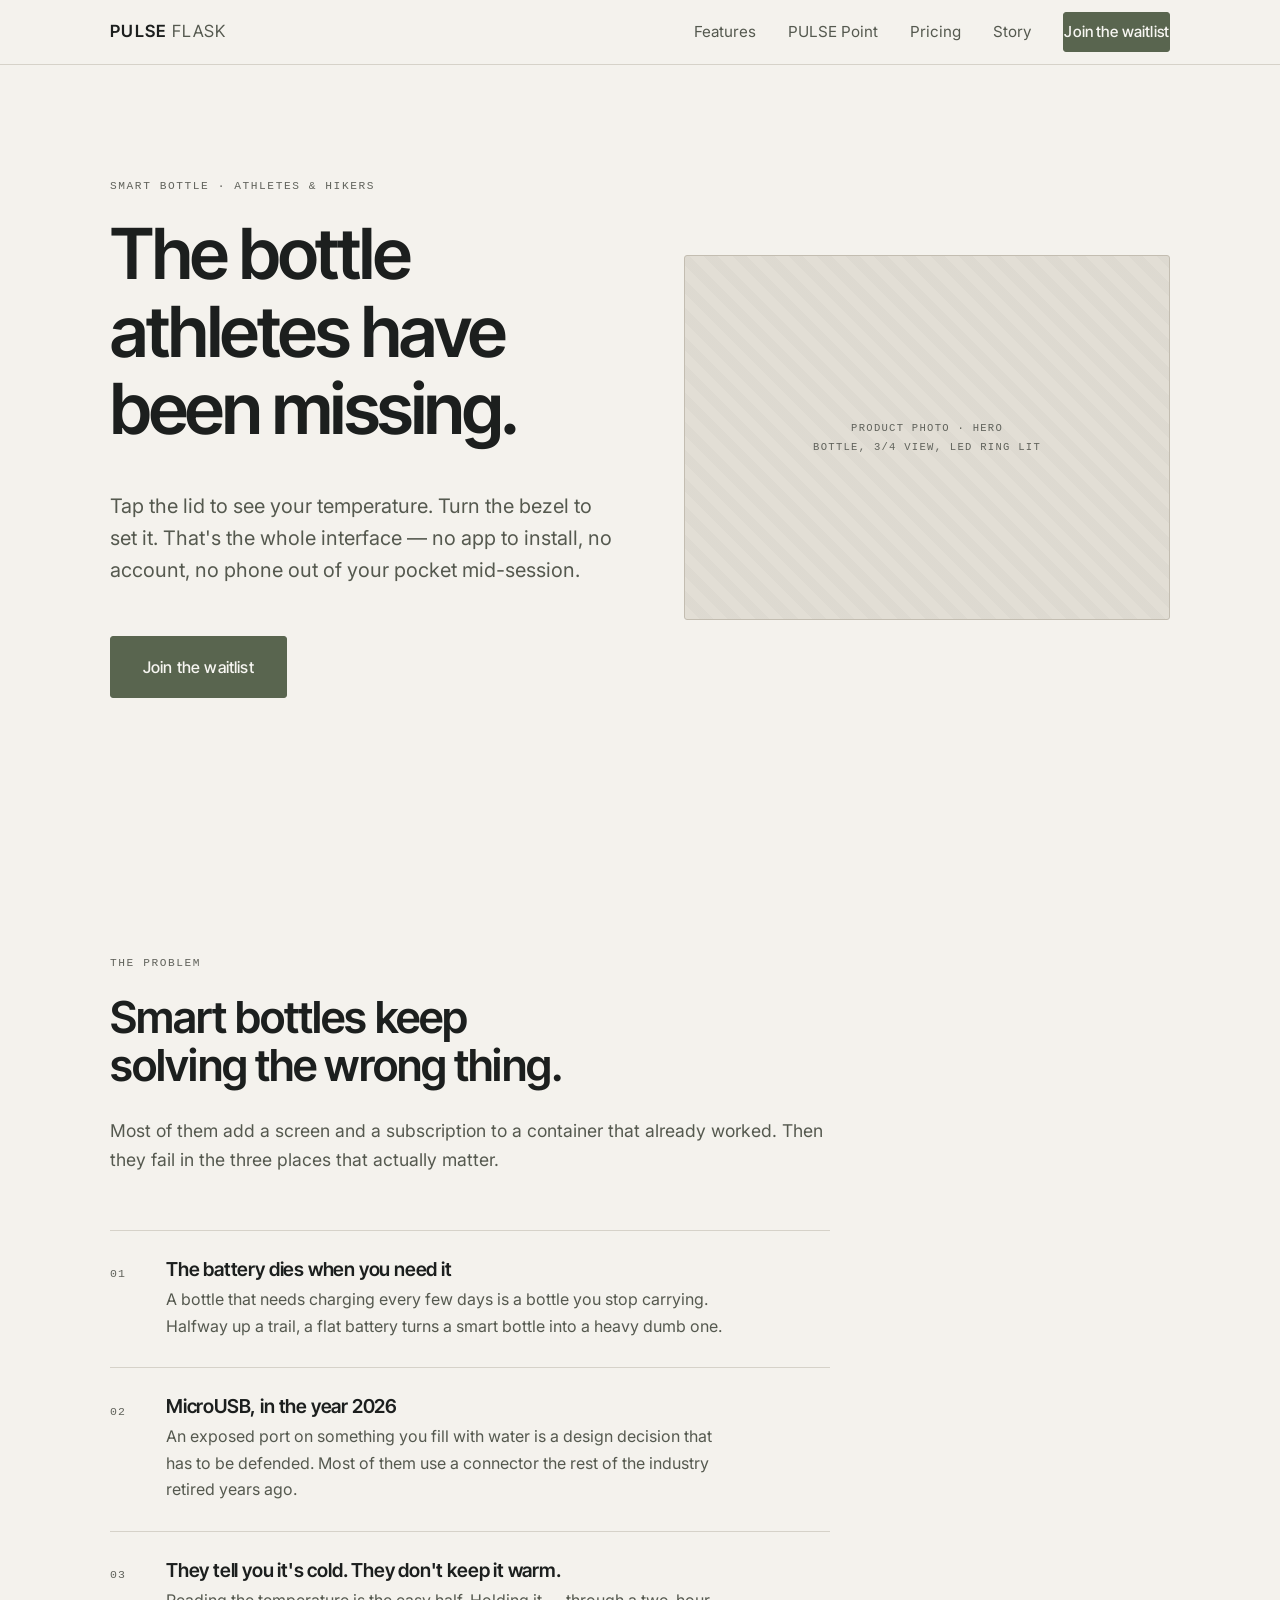
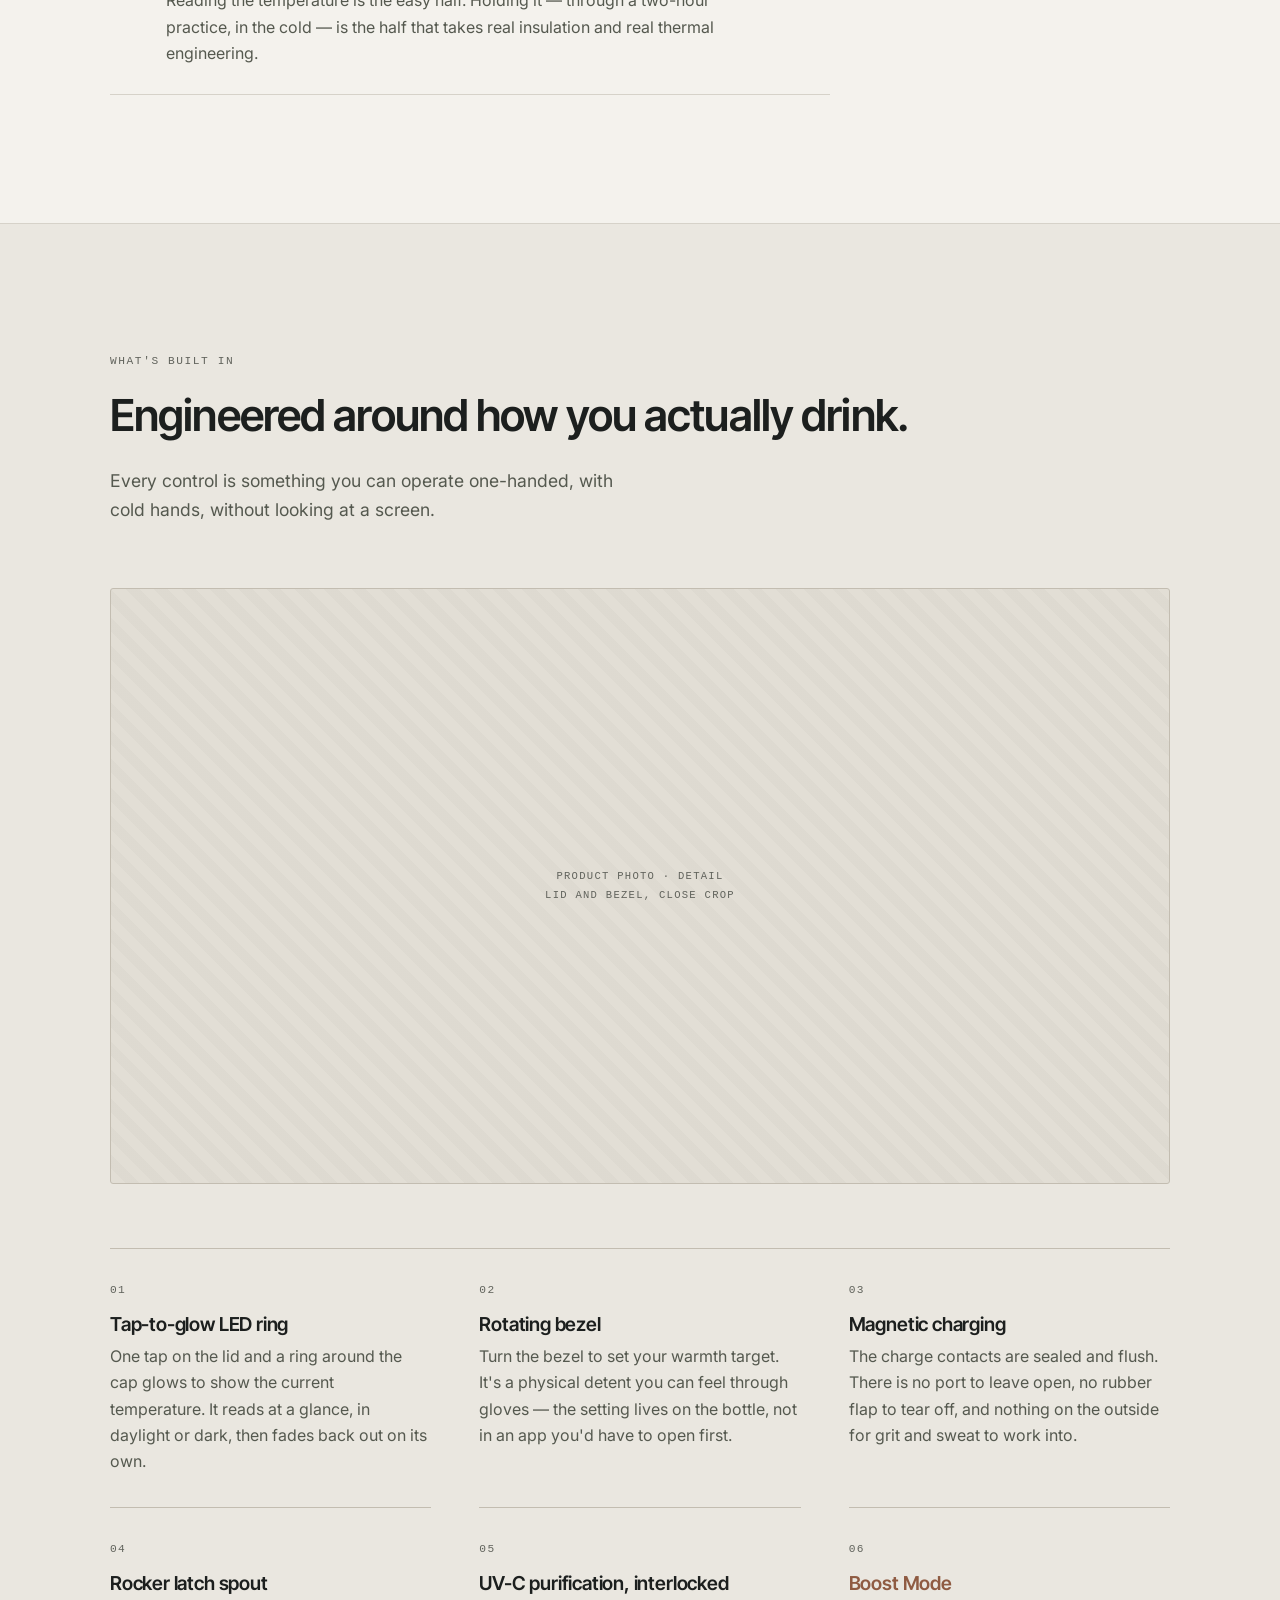
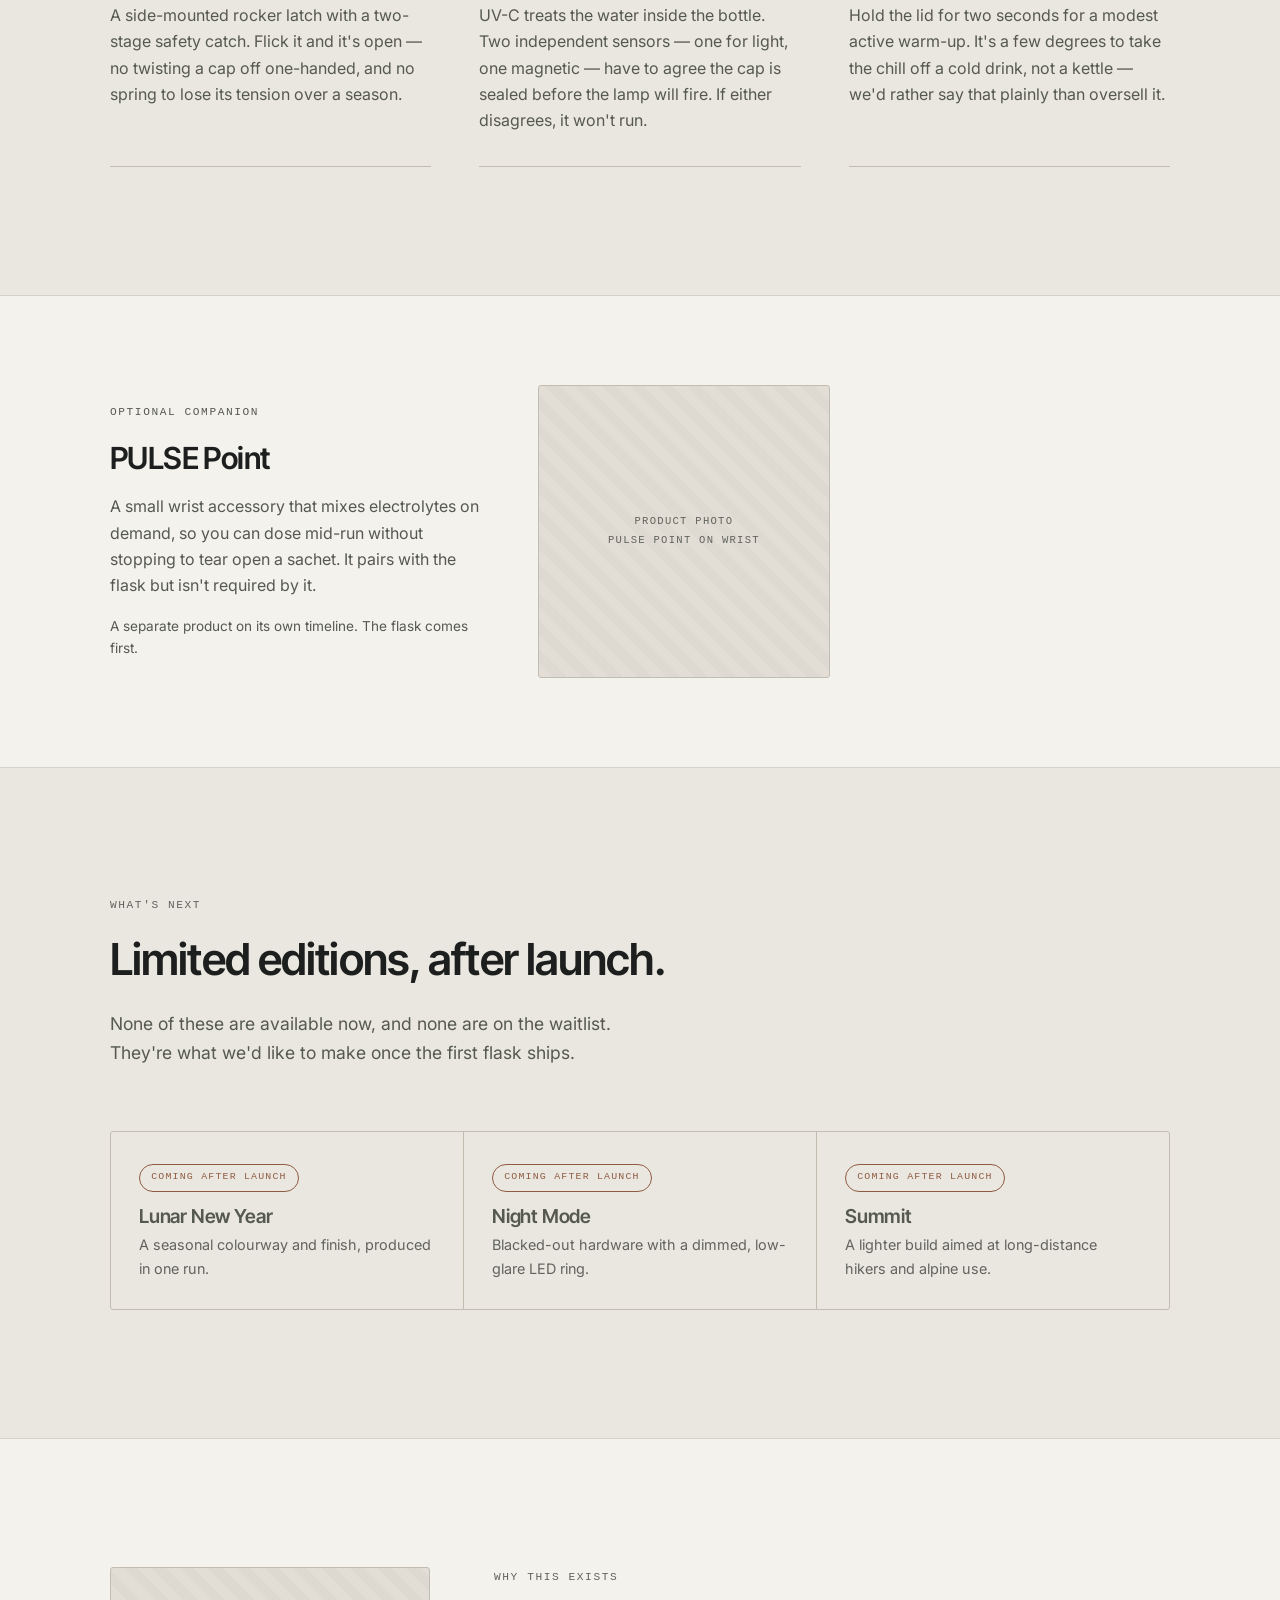
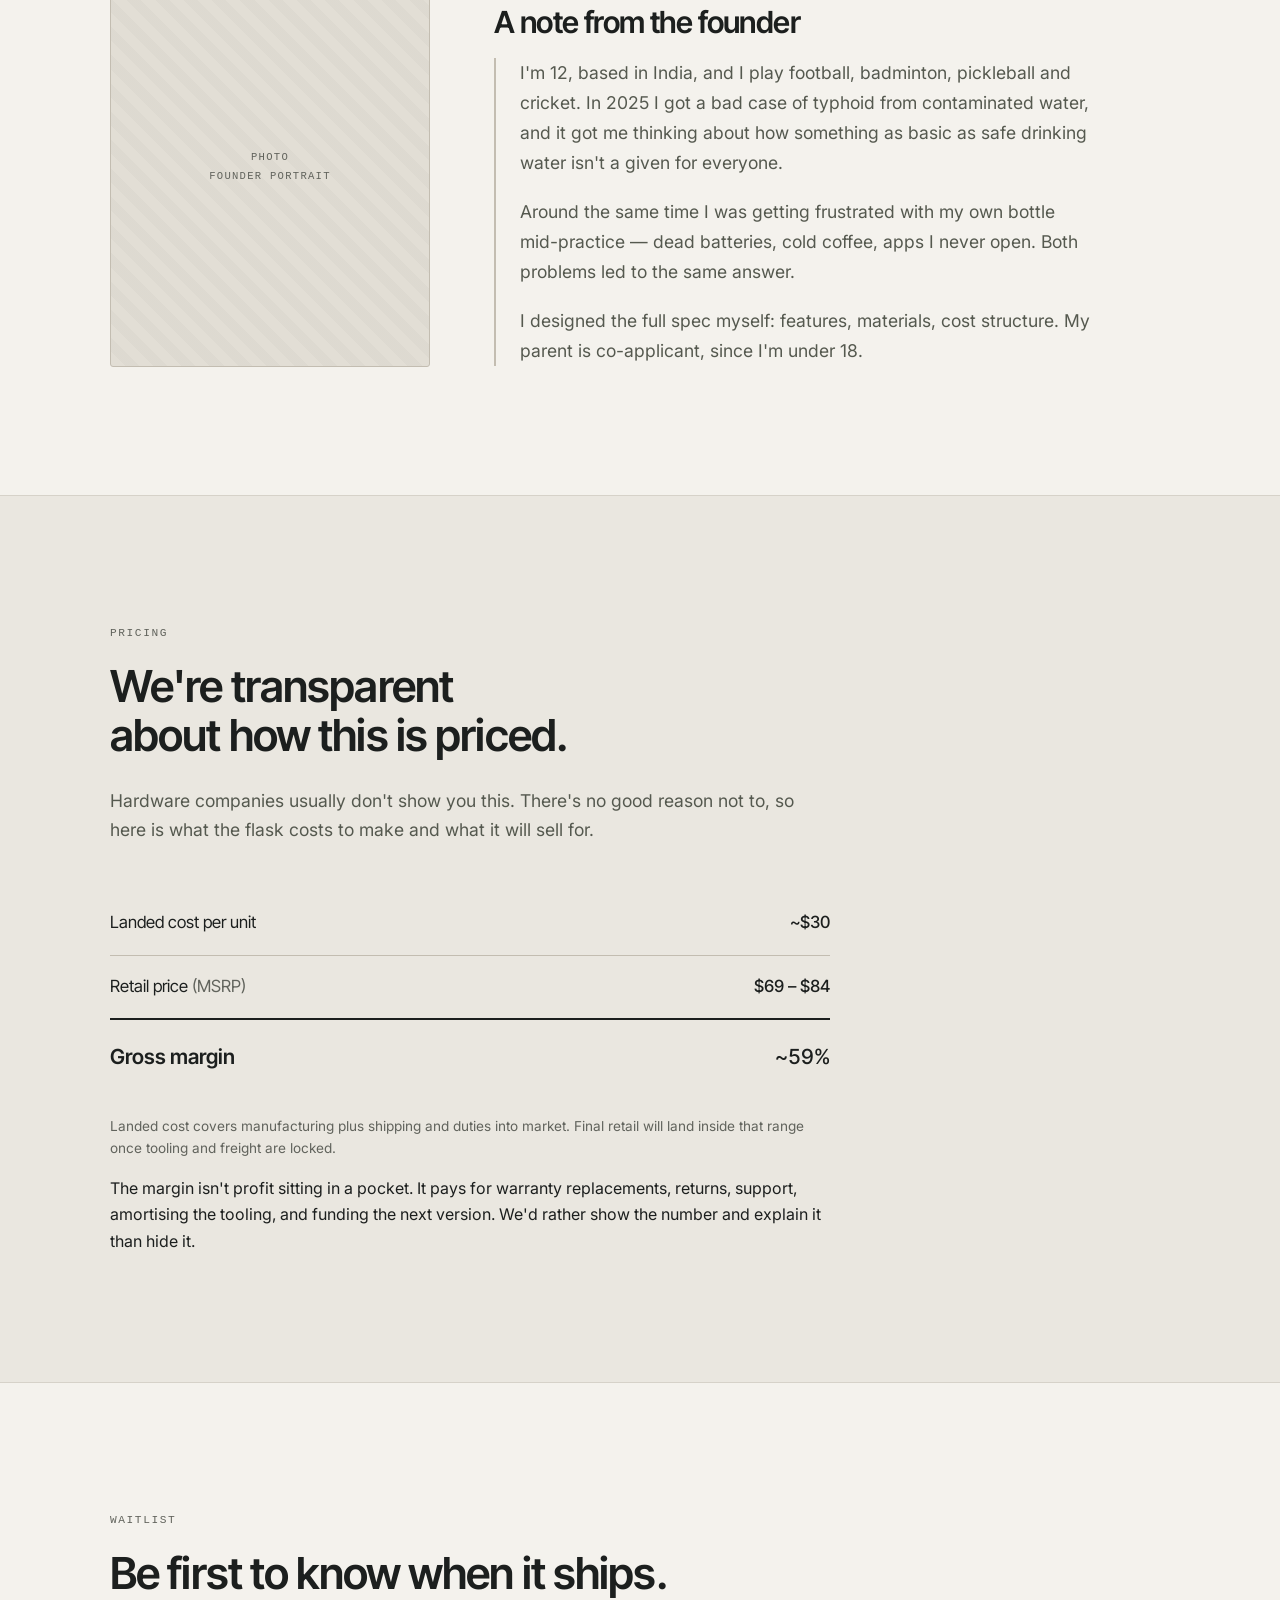
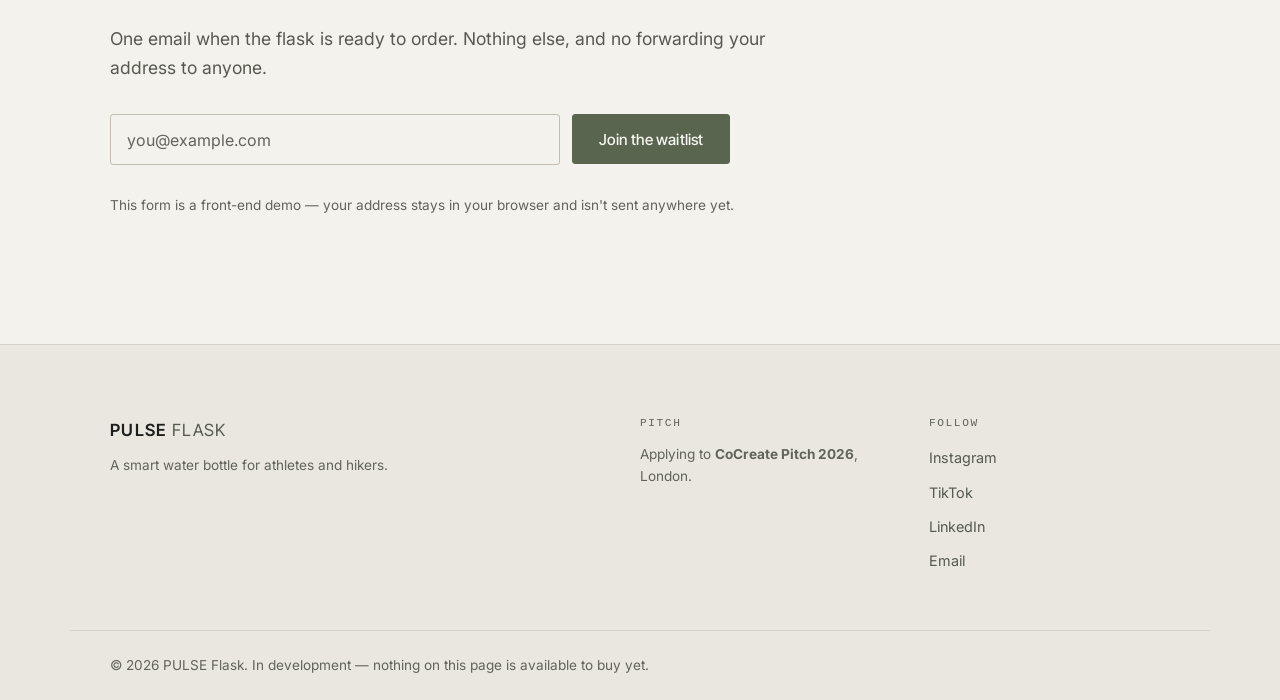
==== index.html @ 4bfe33cf "Build PULSE Flask single-page product site Static HTML/CSS/JS marketing page for the CoCreate Pitch " ====
<!doctype html>
<html lang="en">
<head>
  <meta charset="utf-8">
  <meta name="viewport" content="width=device-width, initial-scale=1">
  <title>PULSE Flask — The bottle athletes have been missing.</title>
  <meta name="description" content="A smart water bottle for athletes and hikers. Tap to check your temperature. No app, no exposed charging port, no dead battery on the trail.">

  <!-- Social preview. Swap the image URL once real product photography exists. -->
  <meta property="og:title" content="PULSE Flask">
  <meta property="og:description" content="The bottle athletes have been missing.">
  <meta property="og:type" content="website">

  <!-- Type: Inter Tight for display, Inter for body. The CSS carries a full
       system-font fallback stack, so the page still reads correctly offline. -->
  <link rel="preconnect" href="https://fonts.googleapis.com">
  <link rel="preconnect" href="https://fonts.gstatic.com" crossorigin>
  <link href="https://fonts.googleapis.com/css2?family=Inter+Tight:wght@400;500;600&family=Inter:wght@400;500&display=swap" rel="stylesheet">

  <link rel="stylesheet" href="styles.css">
</head>
<body>

<a class="skip-link" href="#main">Skip to content</a>

<!-- ==========================================================================
     HEADER — slim, sticky. Collapses to a toggle under 640px.
     ========================================================================== -->
<header class="site-header" id="top">
  <div class="wrap header-inner">
    <a class="wordmark" href="#top" aria-label="PULSE Flask, back to top">
      PULSE<span class="wordmark-light"> Flask</span>
    </a>

    <button class="nav-toggle" id="nav-toggle" aria-expanded="false" aria-controls="site-nav">
      <span class="nav-toggle-bars" aria-hidden="true"><span></span><span></span></span>
      <span class="visually-hidden">Menu</span>
    </button>

    <nav class="site-nav" id="site-nav" aria-label="Primary">
      <a href="#features">Features</a>
      <a href="#pulse-point">PULSE Point</a>
      <a href="#pricing">Pricing</a>
      <a href="#founder">Story</a>
      <a class="btn btn-sm" href="#waitlist">Join the waitlist</a>
    </nav>
  </div>
</header>

<main id="main">

  <!-- ========================================================================
       1. HERO
       ======================================================================== -->
  <section class="hero" aria-labelledby="hero-title">
    <div class="wrap">
      <div class="hero-copy reveal">
        <p class="eyebrow">Smart bottle · Athletes &amp; hikers</p>
        <h1 id="hero-title">The bottle athletes have been missing.</h1>
        <p class="lead">
          Tap the lid to see your temperature. Turn the bezel to set it.
          That's the whole interface — no app to install, no account,
          no phone out of your pocket mid-session.
        </p>
        <a class="btn btn-lg" href="#waitlist">Join the waitlist</a>
      </div>

      <!-- Placeholder: swap this div for an <img> when photography lands. -->
      <div class="ph ph-hero reveal" role="img"
           aria-label="Placeholder for the hero product photograph">
        <span class="ph-label">Product photo · hero<br>bottle, 3/4 view, LED ring lit</span>
      </div>
    </div>
  </section>

  <!-- ========================================================================
       2. PROBLEM
       ======================================================================== -->
  <section class="section" id="problem" aria-labelledby="problem-title">
    <div class="wrap wrap-narrow">
      <p class="eyebrow reveal">The problem</p>
      <h2 id="problem-title" class="reveal">Smart bottles keep solving the wrong thing.</h2>
      <p class="section-lead reveal">
        Most of them add a screen and a subscription to a container that
        already worked. Then they fail in the three places that actually matter.
      </p>

      <ol class="problem-list">
        <li class="problem-item reveal">
          <span class="problem-index" aria-hidden="true">01</span>
          <div>
            <h3>The battery dies when you need it</h3>
            <p>
              A bottle that needs charging every few days is a bottle you stop
              carrying. Halfway up a trail, a flat battery turns a smart bottle
              into a heavy dumb one.
            </p>
          </div>
        </li>
        <li class="problem-item reveal">
          <span class="problem-index" aria-hidden="true">02</span>
          <div>
            <h3>MicroUSB, in the year 2026</h3>
            <p>
              An exposed port on something you fill with water is a design
              decision that has to be defended. Most of them use a connector
              the rest of the industry retired years ago.
            </p>
          </div>
        </li>
        <li class="problem-item reveal">
          <span class="problem-index" aria-hidden="true">03</span>
          <div>
            <h3>They tell you it's cold. They don't keep it warm.</h3>
            <p>
              Reading the temperature is the easy half. Holding it — through a
              two-hour practice, in the cold — is the half that takes real
              insulation and real thermal engineering.
            </p>
          </div>
        </li>
      </ol>
    </div>
  </section>

  <!-- ========================================================================
       3. FEATURES — hairline grid, 1 col → 2 → 3
       ======================================================================== -->
  <section class="section section-alt" id="features" aria-labelledby="features-title">
    <div class="wrap">
      <div class="section-head reveal">
        <p class="eyebrow">What's built in</p>
        <h2 id="features-title">Engineered around how you actually drink.</h2>
        <p class="section-lead">
          Every control is something you can operate one-handed, with cold
          hands, without looking at a screen.
        </p>
      </div>

      <div class="ph ph-wide reveal" role="img"
           aria-label="Placeholder for the product detail photograph">
        <span class="ph-label">Product photo · detail<br>lid and bezel, close crop</span>
      </div>

      <ul class="feature-grid">
        <li class="feature reveal">
          <span class="feature-index" aria-hidden="true">01</span>
          <h3>Tap-to-glow LED ring</h3>
          <p>
            One tap on the lid and a ring around the cap glows to show the
            current temperature. It reads at a glance, in daylight or dark,
            then fades back out on its own.
          </p>
        </li>

        <li class="feature reveal">
          <span class="feature-index" aria-hidden="true">02</span>
          <h3>Rotating bezel</h3>
          <p>
            Turn the bezel to set your warmth target. It's a physical detent
            you can feel through gloves — the setting lives on the bottle,
            not in an app you'd have to open first.
          </p>
        </li>

        <li class="feature reveal">
          <span class="feature-index" aria-hidden="true">03</span>
          <h3>Magnetic charging</h3>
          <p>
            The charge contacts are sealed and flush. There is no port to
            leave open, no rubber flap to tear off, and nothing on the
            outside for grit and sweat to work into.
          </p>
        </li>

        <li class="feature reveal">
          <span class="feature-index" aria-hidden="true">04</span>
          <h3>Rocker latch spout</h3>
          <p>
            A side-mounted rocker latch with a two-stage safety catch. Flick
            it and it's open — no twisting a cap off one-handed, and no
            spring to lose its tension over a season.
          </p>
        </li>

        <li class="feature reveal">
          <span class="feature-index" aria-hidden="true">05</span>
          <h3>UV-C purification, interlocked</h3>
          <p>
            UV-C treats the water inside the bottle. Two independent sensors —
            one for light, one magnetic — have to agree the cap is sealed
            before the lamp will fire. If either disagrees, it won't run.
          </p>
        </li>

        <li class="feature reveal">
          <span class="feature-index" aria-hidden="true">06</span>
          <h3><span class="tag-clay">Boost Mode</span></h3>
          <p>
            Hold the lid for two seconds for a modest active warm-up. It's a
            few degrees to take the chill off a cold drink, not a kettle —
            we'd rather say that plainly than oversell it.
          </p>
        </li>
      </ul>
    </div>
  </section>

  <!-- ========================================================================
       4. PULSE POINT — companion product, deliberately smaller billing
       ======================================================================== -->
  <section class="section section-tight" id="pulse-point" aria-labelledby="pp-title">
    <div class="wrap wrap-narrow">
     <div class="pp-inner">
      <div class="pp-copy reveal">
        <p class="eyebrow">Optional companion</p>
        <h2 id="pp-title" class="h3-scale">PULSE Point</h2>
        <p>
          A small wrist accessory that mixes electrolytes on demand, so you
          can dose mid-run without stopping to tear open a sachet. It pairs
          with the flask but isn't required by it.
        </p>
        <p class="fine">
          A separate product on its own timeline. The flask comes first.
        </p>
      </div>

      <div class="ph ph-square reveal" role="img"
           aria-label="Placeholder for the PULSE Point accessory photograph">
        <span class="ph-label">Product photo<br>PULSE Point on wrist</span>
      </div>
     </div>
    </div>
  </section>

  <!-- ========================================================================
       5. WHAT'S NEXT — future editions, explicitly not for sale yet
       ======================================================================== -->
  <section class="section section-alt" id="whats-next" aria-labelledby="next-title">
    <div class="wrap">
      <div class="section-head reveal">
        <p class="eyebrow">What's next</p>
        <h2 id="next-title">Limited editions, after launch.</h2>
        <p class="section-lead">
          None of these are available now, and none are on the waitlist.
          They're what we'd like to make once the first flask ships.
        </p>
      </div>

      <ul class="edition-grid">
        <li class="edition reveal">
          <span class="pill">Coming after launch</span>
          <h3>Lunar New Year</h3>
          <p>A seasonal colourway and finish, produced in one run.</p>
        </li>
        <li class="edition reveal">
          <span class="pill">Coming after launch</span>
          <h3>Night Mode</h3>
          <p>Blacked-out hardware with a dimmed, low-glare LED ring.</p>
        </li>
        <li class="edition reveal">
          <span class="pill">Coming after launch</span>
          <h3>Summit</h3>
          <p>A lighter build aimed at long-distance hikers and alpine use.</p>
        </li>
      </ul>
    </div>
  </section>

  <!-- ========================================================================
       6. FOUNDER — the one place the young-founder voice appears.
          Copy supplied by the founder; kept first-person and unembellished.
       ======================================================================== -->
  <section class="section" id="founder" aria-labelledby="founder-title">
    <div class="wrap founder-inner">
      <div class="ph ph-portrait reveal" role="img"
           aria-label="Placeholder for the founder portrait photograph">
        <span class="ph-label">Photo<br>founder portrait</span>
      </div>

      <div class="founder-copy reveal">
        <p class="eyebrow">Why this exists</p>
        <h2 id="founder-title" class="h3-scale">A note from the founder</h2>
        <blockquote class="founder-quote">
          <p>
            I'm 12, based in India, and I play football, badminton, pickleball
            and cricket. In 2025 I got a bad case of typhoid from contaminated
            water, and it got me thinking about how something as basic as safe
            drinking water isn't a given for everyone.
          </p>
          <p>
            Around the same time I was getting frustrated with my own bottle
            mid-practice — dead batteries, cold coffee, apps I never open.
            Both problems led to the same answer.
          </p>
          <p>
            I designed the full spec myself: features, materials, cost
            structure. My parent is co-applicant, since I'm under 18.
          </p>
        </blockquote>
      </div>
    </div>
  </section>

  <!-- ========================================================================
       7. PRICING TRANSPARENCY
          >>> All figures live in this one table. Update here and nowhere else.
       ======================================================================== -->
  <section class="section section-alt" id="pricing" aria-labelledby="pricing-title">
    <div class="wrap wrap-narrow">
      <p class="eyebrow reveal">Pricing</p>
      <h2 id="pricing-title" class="reveal">We're transparent about how this is priced.</h2>
      <p class="section-lead reveal">
        Hardware companies usually don't show you this. There's no good reason
        not to, so here is what the flask costs to make and what it will sell for.
      </p>

      <div class="ledger-wrap reveal">
        <table class="ledger">
          <caption class="visually-hidden">
            Landed cost, retail price and gross margin for PULSE Flask
          </caption>
          <tbody>
            <tr>
              <th scope="row">Landed cost per unit</th>
              <td class="num">~$30</td>
            </tr>
            <tr>
              <th scope="row">Retail price <span class="fine-inline">(MSRP)</span></th>
              <td class="num">$69 – $84</td>
            </tr>
            <tr class="ledger-total">
              <th scope="row">Gross margin</th>
              <td class="num">~59%</td>
            </tr>
          </tbody>
        </table>
      </div>

      <p class="fine reveal">
        Landed cost covers manufacturing plus shipping and duties into market.
        Final retail will land inside that range once tooling and freight are
        locked.
      </p>

      <p class="reveal">
        The margin isn't profit sitting in a pocket. It pays for warranty
        replacements, returns, support, amortising the tooling, and funding the
        next version. We'd rather show the number and explain it than hide it.
      </p>
    </div>
  </section>

  <!-- ========================================================================
       8. WAITLIST — front-end only. Nothing is transmitted anywhere.
       ======================================================================== -->
  <section class="section" id="waitlist" aria-labelledby="waitlist-title">
    <div class="wrap wrap-narrow">
      <p class="eyebrow reveal">Waitlist</p>
      <h2 id="waitlist-title" class="reveal">Be first to know when it ships.</h2>
      <p class="section-lead reveal">
        One email when the flask is ready to order. Nothing else, and no
        forwarding your address to anyone.
      </p>

      <!-- novalidate: we handle validation in script.js so the error styling
           and messaging stay consistent across browsers. -->
      <form class="waitlist-form reveal" id="waitlist-form" novalidate>
        <div class="field">
          <label class="visually-hidden" for="email">Email address</label>
          <input
            type="email"
            id="email"
            name="email"
            inputmode="email"
            autocomplete="email"
            placeholder="you@example.com"
            aria-describedby="email-error"
            required>
          <button class="btn" type="submit">Join the waitlist</button>
        </div>

        <!-- Honeypot: hidden from people, tempting to bots. -->
        <div class="honeypot" aria-hidden="true">
          <label for="company">Company</label>
          <input type="text" id="company" name="company" tabindex="-1" autocomplete="off">
        </div>

        <p class="field-error" id="email-error" role="alert"></p>
      </form>

      <!-- Swapped in by script.js on a successful submit. -->
      <div class="waitlist-done" id="waitlist-done" role="status" aria-live="polite" hidden>
        <p class="done-mark" aria-hidden="true">✓</p>
        <h3>Thanks — you're on the list.</h3>
        <p>We'll email you once when the flask is ready to order.</p>
      </div>

      <p class="fine reveal">
        This form is a front-end demo — your address stays in your browser and
        isn't sent anywhere yet.
      </p>
    </div>
  </section>

</main>

<!-- ==========================================================================
     9. FOOTER
     ========================================================================== -->
<footer class="site-footer" aria-labelledby="footer-title">
  <div class="wrap footer-inner">
    <div class="footer-brand">
      <p class="wordmark" id="footer-title">PULSE<span class="wordmark-light"> Flask</span></p>
      <p class="fine">A smart water bottle for athletes and hikers.</p>
    </div>

    <div class="footer-col">
      <h2 class="footer-heading">Pitch</h2>
      <p class="fine">
        Applying to <strong>CoCreate Pitch 2026</strong>, London.
      </p>
    </div>

    <div class="footer-col">
      <h2 class="footer-heading">Follow</h2>
      <!-- Placeholder links — swap the href values for real profiles. -->
      <ul class="social">
        <li><a href="#">Instagram</a></li>
        <li><a href="#">TikTok</a></li>
        <li><a href="#">LinkedIn</a></li>
        <li><a href="#">Email</a></li>
      </ul>
    </div>
  </div>

  <div class="wrap footer-base">
    <p class="fine">© 2026 PULSE Flask. In development — nothing on this page is available to buy yet.</p>
  </div>
</footer>

<script src="script.js"></script>
</body>
</html>
---- styles.css ----
/* ==========================================================================
   PULSE Flask — stylesheet
   --------------------------------------------------------------------------
   Design direction: premium athletic. Muted, desaturated, warm neutrals.
   The page is built on HAIRLINES AND WHITESPACE, not cards and drop shadows.
   There is deliberately not a single box-shadow on a content block.

   Contents
     1. Tokens
     2. Reset & base
     3. Typography helpers
     4. Layout (wrap, sections)
     5. Buttons
     6. Photo placeholders
     7. Header & nav
     8. Hero
     9. Problem
    10. Features
    11. PULSE Point
    12. Editions
    13. Founder
    14. Pricing ledger
    15. Waitlist form
    16. Footer
    17. Scroll reveal & reduced motion
   ========================================================================== */


/* 1. TOKENS ================================================================
   The whole palette is here. Change these six colours and the site reskins. */

:root {
  /* Surfaces — warm bone, not blue-white. This is what keeps it off "tech". */
  --ground:      #f4f2ed;
  --surface:     #eae7e0;
  --surface-2:   #e2ded5;

  /* Ink. All three tones clear WCAG AA (4.5:1) against every surface they
     sit on — checked against --ground, --surface AND --surface-2. Muted
     greys this desaturated get illegible fast, so don't lighten them
     without re-checking contrast. */
  --ink:         #1c1f1e;   /* near-black slate, never pure #000 */
  --ink-muted:   #55594f;   /* body secondary — 6.4:1 on ground */
  --ink-faint:   #61635c;   /* labels, eyebrows, fine print — 4.5:1 on surface-2 */

  /* Accent — desaturated moss. Used for CTAs and active states only. */
  --accent:      #59654f;
  --accent-deep: #454f3d;

  /* Secondary — muted clay. Used twice on the whole page, on purpose. */
  --clay:        #8f5b42;

  /* Hairlines */
  --line:        #d6d2c9;
  --line-strong: #c3bdb1;

  /* Type */
  --font-display: "Inter Tight", "Inter", -apple-system, BlinkMacSystemFont,
                  "Segoe UI", Roboto, Helvetica, Arial, sans-serif;
  --font-body:    "Inter", -apple-system, BlinkMacSystemFont,
                  "Segoe UI", Roboto, Helvetica, Arial, sans-serif;
  --font-mono:    ui-monospace, SFMono-Regular, "SF Mono", Menlo, Consolas,
                  "Liberation Mono", monospace;

  /* Rhythm */
  --section-y:  clamp(4.5rem, 10vw, 9rem);
  --gutter:     clamp(1.25rem, 5vw, 2.5rem);
  --maxw:       1140px;
  --maxw-narrow: 720px;

  --radius: 3px;   /* almost square — softer reads as "toy" */
}


/* 2. RESET & BASE ========================================================== */

*, *::before, *::after { box-sizing: border-box; }

html {
  -webkit-text-size-adjust: 100%;
  scroll-behavior: smooth;
  /* Anchors shouldn't land under the sticky header. */
  scroll-padding-top: 5rem;
}

body {
  margin: 0;
  background: var(--ground);
  color: var(--ink);
  font-family: var(--font-body);
  font-size: 1rem;
  line-height: 1.65;
  -webkit-font-smoothing: antialiased;
  text-rendering: optimizeLegibility;
  /* Belt and braces against any single element causing sideways scroll. */
  overflow-x: hidden;
}

img { max-width: 100%; height: auto; display: block; }

h1, h2, h3 {
  font-family: var(--font-display);
  font-weight: 600;
  line-height: 1.1;
  letter-spacing: -0.02em;   /* tight tracking is most of the "premium" read */
  margin: 0 0 0.6em;
  text-wrap: balance;
}

h1 { font-size: clamp(2.4rem, 7vw, 4.4rem); letter-spacing: -0.035em; }
h2 { font-size: clamp(1.75rem, 4vw, 2.75rem); }
h3 { font-size: clamp(1.05rem, 2vw, 1.2rem); letter-spacing: -0.01em; }

/* Used where a section must sit visually below the main h2s (PULSE Point,
   founder) while keeping a correct document outline. */
.h3-scale { font-size: clamp(1.4rem, 3vw, 1.9rem); }

p { margin: 0 0 1.1em; }
p:last-child { margin-bottom: 0; }

a { color: inherit; }

/* Accessibility: a visible, high-contrast focus ring everywhere. */
:focus-visible {
  outline: 2px solid var(--accent);
  outline-offset: 3px;
  border-radius: 2px;
}

.visually-hidden {
  position: absolute;
  width: 1px; height: 1px;
  padding: 0; margin: -1px;
  overflow: hidden;
  clip: rect(0 0 0 0);
  white-space: nowrap;
  border: 0;
}

.skip-link {
  position: absolute;
  left: -9999px;
  top: 0;
  z-index: 100;
  background: var(--ink);
  color: var(--ground);
  padding: 0.75rem 1.25rem;
  text-decoration: none;
}
.skip-link:focus { left: 0; }


/* 3. TYPOGRAPHY HELPERS ==================================================== */

/* Small uppercase mono label that opens most sections. */
.eyebrow {
  font-family: var(--font-mono);
  font-size: 0.7rem;
  letter-spacing: 0.14em;
  text-transform: uppercase;
  color: var(--ink-faint);
  margin: 0 0 1.25rem;
}

.lead {
  font-size: clamp(1.05rem, 2vw, 1.25rem);
  line-height: 1.6;
  color: var(--ink-muted);
  max-width: 34em;
}

.section-lead {
  font-size: clamp(1rem, 1.6vw, 1.1rem);
  color: var(--ink-muted);
  max-width: 46ch;
}

.fine {
  font-size: 0.85rem;
  line-height: 1.6;
  color: var(--ink-faint);
}
.fine-inline { color: var(--ink-faint); font-weight: 400; }

/* The one clay-coloured element in the features grid. */
.tag-clay { color: var(--clay); }


/* 4. LAYOUT ================================================================ */

.wrap {
  width: 100%;
  max-width: var(--maxw);
  margin-inline: auto;
  padding-inline: var(--gutter);
}
/* Narrow sections keep the SAME left rule as full-width ones — only the
   measure is constrained, not the column position. Centring the narrow
   column instead would make the page's left edge visibly jump section
   to section. */
.wrap-narrow > * { max-width: var(--maxw-narrow); }

.section { padding-block: var(--section-y); }

/* Alternating band. Uses surface, plus hairlines to define the edges. */
.section-alt {
  background: var(--surface);
  border-block: 1px solid var(--line);
}

/* PULSE Point sits tighter than a full section — it's a companion product. */
.section-tight { padding-block: clamp(3.5rem, 7vw, 6rem); }

.section-head { margin-bottom: clamp(2.5rem, 5vw, 4rem); }


/* 5. BUTTONS =============================================================== */

.btn {
  display: inline-flex;
  align-items: center;
  justify-content: center;
  gap: 0.5rem;
  background: var(--accent);
  color: #f7f6f2;
  font-family: var(--font-display);
  font-size: 0.95rem;
  font-weight: 500;
  letter-spacing: 0.01em;
  text-decoration: none;
  padding: 0.9rem 1.6rem;
  min-height: 44px;            /* touch target */
  border: 1px solid var(--accent);
  border-radius: var(--radius);
  cursor: pointer;
  transition: background-color 0.18s ease, border-color 0.18s ease;
}
.btn:hover { background: var(--accent-deep); border-color: var(--accent-deep); }

.btn-lg { padding: 1.05rem 2rem; font-size: 1rem; }
.btn-sm { padding: 0.6rem 1.1rem; font-size: 0.85rem; min-height: 40px; }


/* 6. PHOTO PLACEHOLDERS ====================================================
   Styled to look like intentional design comps, never like broken images.
   Replace each .ph div with an <img> when real photography arrives. */

.ph {
  display: grid;
  place-items: center;
  background: var(--surface-2);
  border: 1px solid var(--line-strong);
  border-radius: var(--radius);
  padding: 1.5rem;
  /* Faint diagonal hatch so it clearly reads as "placeholder", quietly. */
  background-image: repeating-linear-gradient(
    45deg,
    transparent 0 10px,
    rgba(28, 31, 30, 0.022) 10px 20px
  );
}

.ph-label {
  font-family: var(--font-mono);
  font-size: 0.66rem;
  letter-spacing: 0.12em;
  text-transform: uppercase;
  line-height: 1.8;
  text-align: center;
  color: var(--ink-faint);
}

.ph-hero    { aspect-ratio: 4 / 3; }
.ph-wide    { aspect-ratio: 16 / 9; margin-bottom: clamp(2.5rem, 5vw, 4rem); }
.ph-square  { aspect-ratio: 1 / 1; }
.ph-portrait{ aspect-ratio: 4 / 5; }


/* 7. HEADER & NAV ========================================================== */

.site-header {
  position: sticky;
  top: 0;
  z-index: 50;
  background: rgba(244, 242, 237, 0.88);
  backdrop-filter: blur(10px);
  -webkit-backdrop-filter: blur(10px);
  border-bottom: 1px solid var(--line);
}

.header-inner {
  display: flex;
  align-items: center;
  justify-content: space-between;
  gap: 1rem;
  min-height: 4rem;
}

.wordmark {
  font-family: var(--font-display);
  font-size: 1.05rem;
  font-weight: 600;
  letter-spacing: 0.08em;
  text-transform: uppercase;
  text-decoration: none;
  margin: 0;
}
.wordmark-light { font-weight: 400; color: var(--ink-muted); letter-spacing: 0.04em; }

/* Mobile-first: nav is hidden behind the toggle by default. */
.site-nav {
  display: none;
  position: absolute;
  top: 100%;
  left: 0;
  right: 0;
  flex-direction: column;
  align-items: stretch;
  gap: 0;
  padding: 0.5rem var(--gutter) 1.25rem;
  background: var(--ground);
  border-bottom: 1px solid var(--line);
}
.site-nav.is-open { display: flex; }

.site-nav a {
  font-size: 0.95rem;
  text-decoration: none;
  color: var(--ink-muted);
  padding: 0.75rem 0;
  border-bottom: 1px solid var(--line);
}
.site-nav a:hover { color: var(--ink); }
.site-nav .btn { color: #f7f6f2; border-bottom: 1px solid var(--accent); margin-top: 1rem; }
.site-nav .btn:hover { color: #f7f6f2; }

.nav-toggle {
  display: inline-flex;
  align-items: center;
  justify-content: center;
  width: 44px; height: 44px;
  margin-right: -0.5rem;
  background: none;
  border: 0;
  cursor: pointer;
  color: var(--ink);
}
.nav-toggle-bars { display: block; width: 20px; }
.nav-toggle-bars span {
  display: block;
  height: 1.5px;
  background: currentColor;
  transition: transform 0.2s ease, opacity 0.2s ease;
}
.nav-toggle-bars span + span { margin-top: 5px; }

/* Toggle morphs into an X when the menu is open. */
.nav-toggle[aria-expanded="true"] .nav-toggle-bars span:first-child {
  transform: translateY(3.25px) rotate(45deg);
}
.nav-toggle[aria-expanded="true"] .nav-toggle-bars span:last-child {
  transform: translateY(-3.25px) rotate(-45deg);
}

@media (min-width: 720px) {
  .nav-toggle { display: none; }
  .site-nav {
    display: flex;
    position: static;
    flex-direction: row;
    align-items: center;
    gap: 2rem;
    padding: 0;
    background: none;
    border: 0;
  }
  .site-nav a { padding: 0; border-bottom: 0; }
  .site-nav .btn { margin-top: 0; border: 1px solid var(--accent); }
}


/* 8. HERO ================================================================== */

.hero {
  padding-block: clamp(3.5rem, 9vw, 7rem) var(--section-y);
}
.hero .wrap { display: grid; gap: clamp(2.5rem, 6vw, 4rem); }

.hero-copy .btn { margin-top: 1.75rem; }

@media (min-width: 960px) {
  .hero .wrap {
    grid-template-columns: 1.05fr 1fr;
    align-items: center;
    gap: 4rem;
  }
}


/* 9. PROBLEM =============================================================== */

.problem-list {
  list-style: none;
  margin: clamp(2.5rem, 5vw, 3.5rem) 0 0;
  padding: 0;
  border-top: 1px solid var(--line);
}

.problem-item {
  display: grid;
  grid-template-columns: 2.5rem 1fr;
  gap: 0 1rem;
  padding: 1.75rem 0;
  border-bottom: 1px solid var(--line);
}

.problem-index {
  font-family: var(--font-mono);
  font-size: 0.72rem;
  letter-spacing: 0.1em;
  color: var(--ink-faint);
  padding-top: 0.35rem;
}

.problem-item h3 { margin-bottom: 0.4rem; }
.problem-item p { color: var(--ink-muted); margin: 0; max-width: 56ch; }


/* 10. FEATURES ============================================================= */

.feature-grid {
  list-style: none;
  margin: 0;
  padding: 0;
  display: grid;
  gap: 0;
  /* Hairline grid: each cell draws its own top rule. */
  border-top: 1px solid var(--line-strong);
}

.feature {
  padding: 2rem 0;
  border-bottom: 1px solid var(--line-strong);
}

.feature-index {
  display: block;
  font-family: var(--font-mono);
  font-size: 0.7rem;
  letter-spacing: 0.12em;
  color: var(--ink-faint);
  margin-bottom: 0.9rem;
}

.feature h3 { margin-bottom: 0.5rem; }
.feature p { color: var(--ink-muted); margin: 0; max-width: 42ch; }

@media (min-width: 640px) {
  .feature-grid { grid-template-columns: repeat(2, 1fr); column-gap: 2.5rem; }
}

@media (min-width: 960px) {
  .feature-grid { grid-template-columns: repeat(3, 1fr); column-gap: 3rem; }
}


/* 11. PULSE POINT ==========================================================
   Intentionally quieter than the main product sections. */

.pp-inner { display: grid; gap: 2rem; align-items: center; }

.pp-copy p { color: var(--ink-muted); max-width: 46ch; }
.pp-copy .fine { margin-top: 1.1rem; }

@media (min-width: 720px) {
  .pp-inner { grid-template-columns: 1.3fr 1fr; gap: 3rem; }
}


/* 12. EDITIONS ============================================================= */

.edition-grid {
  list-style: none;
  margin: 0;
  padding: 0;
  display: grid;
  gap: 1px;                      /* the gap itself becomes the hairline */
  background: var(--line-strong);
  border: 1px solid var(--line-strong);
  border-radius: var(--radius);
  overflow: hidden;
}

.edition {
  background: var(--surface);
  padding: 1.75rem;
}

.edition h3 { margin: 0.9rem 0 0.4rem; color: var(--ink-muted); }
.edition p { color: var(--ink-faint); font-size: 0.9rem; margin: 0; }

/* "Coming after launch" tag — clay, low-key, never a buy signal. */
.pill {
  display: inline-block;
  font-family: var(--font-mono);
  font-size: 0.62rem;
  letter-spacing: 0.12em;
  text-transform: uppercase;
  color: var(--clay);
  border: 1px solid currentColor;
  border-radius: 100px;
  padding: 0.3rem 0.7rem;
}

@media (min-width: 720px) {
  .edition-grid { grid-template-columns: repeat(3, 1fr); }
}


/* 13. FOUNDER ============================================================== */

.founder-inner { display: grid; gap: clamp(2rem, 5vw, 3.5rem); }

.founder-copy { max-width: 60ch; }

.founder-quote {
  margin: 0;
  padding-left: 1.5rem;
  border-left: 2px solid var(--line-strong);
}
.founder-quote p {
  font-size: clamp(1rem, 1.7vw, 1.1rem);
  line-height: 1.7;
  color: var(--ink-muted);
}

@media (min-width: 860px) {
  .founder-inner {
    grid-template-columns: 320px 1fr;
    align-items: center;
    gap: 4rem;
  }
}


/* 14. PRICING LEDGER ======================================================= */

.ledger-wrap {
  margin: clamp(2rem, 4vw, 3rem) 0 1.5rem;
  overflow-x: auto;             /* never let the table push the page sideways */
}

.ledger {
  width: 100%;
  border-collapse: collapse;
  font-family: var(--font-display);
}

.ledger th,
.ledger td {
  text-align: left;
  padding: 1.1rem 0;
  border-bottom: 1px solid var(--line-strong);
  font-weight: 400;
  font-size: clamp(0.95rem, 1.6vw, 1.05rem);
}

.ledger .num {
  text-align: right;
  font-variant-numeric: tabular-nums;
  white-space: nowrap;
  font-weight: 500;
}

/* The margin row is the point of the section, so it gets the emphasis. */
.ledger-total th,
.ledger-total td {
  border-bottom: 0;
  border-top: 2px solid var(--ink);
  padding-top: 1.25rem;
  font-size: clamp(1.05rem, 2vw, 1.3rem);
  font-weight: 600;
  color: var(--ink);
}


/* 15. WAITLIST FORM ======================================================== */

/* The form is narrower than the surrounding prose, but stays on the same
   left rule as every other section — hence a max-width here rather than on
   the .wrap element (which is centred, and would drag the form with it). */
.waitlist-form,
.waitlist-done { max-width: 620px; }

.waitlist-form { margin-top: 2rem; }

.field { display: grid; gap: 0.75rem; }

.field input[type="email"] {
  width: 100%;
  font-family: var(--font-body);
  font-size: 1rem;
  color: var(--ink);
  background: var(--ground);
  padding: 0.9rem 1rem;
  min-height: 48px;
  border: 1px solid var(--line-strong);
  border-radius: var(--radius);
  transition: border-color 0.18s ease;
}
.field input[type="email"]::placeholder { color: var(--ink-faint); }
.field input[type="email"]:hover { border-color: var(--ink-faint); }

/* Error state, set by script.js */
.field input.has-error { border-color: var(--clay); }

.field-error {
  min-height: 1.25rem;
  margin: 0.6rem 0 0;
  font-size: 0.85rem;
  color: var(--clay);
}

.honeypot {
  position: absolute;
  left: -9999px;
  width: 1px; height: 1px;
  overflow: hidden;
}

/* Confirmation state */
.waitlist-done {
  margin-top: 2rem;
  padding: 1.75rem;
  background: var(--surface);
  border: 1px solid var(--line-strong);
  border-radius: var(--radius);
}
.waitlist-done h3 { margin: 0 0 0.35rem; }
.waitlist-done p { color: var(--ink-muted); margin: 0; }
.done-mark {
  font-size: 1.1rem;
  color: var(--accent);
  margin: 0 0 0.5rem;
}

@media (min-width: 560px) {
  .field { grid-template-columns: 1fr auto; align-items: start; }
}


/* 16. FOOTER =============================================================== */

.site-footer {
  background: var(--surface);
  border-top: 1px solid var(--line);
  padding-top: clamp(3rem, 6vw, 4.5rem);
}

.footer-inner {
  display: grid;
  gap: 2.5rem;
  padding-bottom: clamp(2.5rem, 5vw, 3.5rem);
}

.footer-brand .wordmark { display: block; margin-bottom: 0.6rem; }

.footer-heading {
  font-family: var(--font-mono);
  font-size: 0.7rem;
  font-weight: 400;
  letter-spacing: 0.14em;
  text-transform: uppercase;
  color: var(--ink-faint);
  margin: 0 0 0.9rem;
}

.social { list-style: none; margin: 0; padding: 0; display: grid; gap: 0.5rem; }
.social a {
  font-size: 0.9rem;
  color: var(--ink-muted);
  text-decoration: none;
  border-bottom: 1px solid transparent;
}
.social a:hover { color: var(--ink); border-bottom-color: var(--line-strong); }

.footer-base { border-top: 1px solid var(--line); padding-block: 1.5rem; }

@media (min-width: 720px) {
  .footer-inner { grid-template-columns: 2fr 1fr 1fr; gap: 3rem; }
}


/* 17. SCROLL REVEAL ========================================================
   script.js adds .is-visible as elements enter the viewport. If JS never
   runs, .reveal stays at opacity 1 — content is visible either way, so the
   page degrades safely. The starting state is applied by JS via .reveal-init.
   ========================================================================== */

.reveal-init {
  opacity: 0;
  transform: translateY(14px);
  transition: opacity 0.6s ease, transform 0.6s ease;
}
.reveal-init.is-visible { opacity: 1; transform: none; }

/* Respect the OS setting: no motion, no transitions, nothing hidden. */
@media (prefers-reduced-motion: reduce) {
  html { scroll-behavior: auto; }
  *, *::before, *::after {
    animation-duration: 0.001ms !important;
    animation-iteration-count: 1 !important;
    transition-duration: 0.001ms !important;
  }
  .reveal-init { opacity: 1; transform: none; }
}
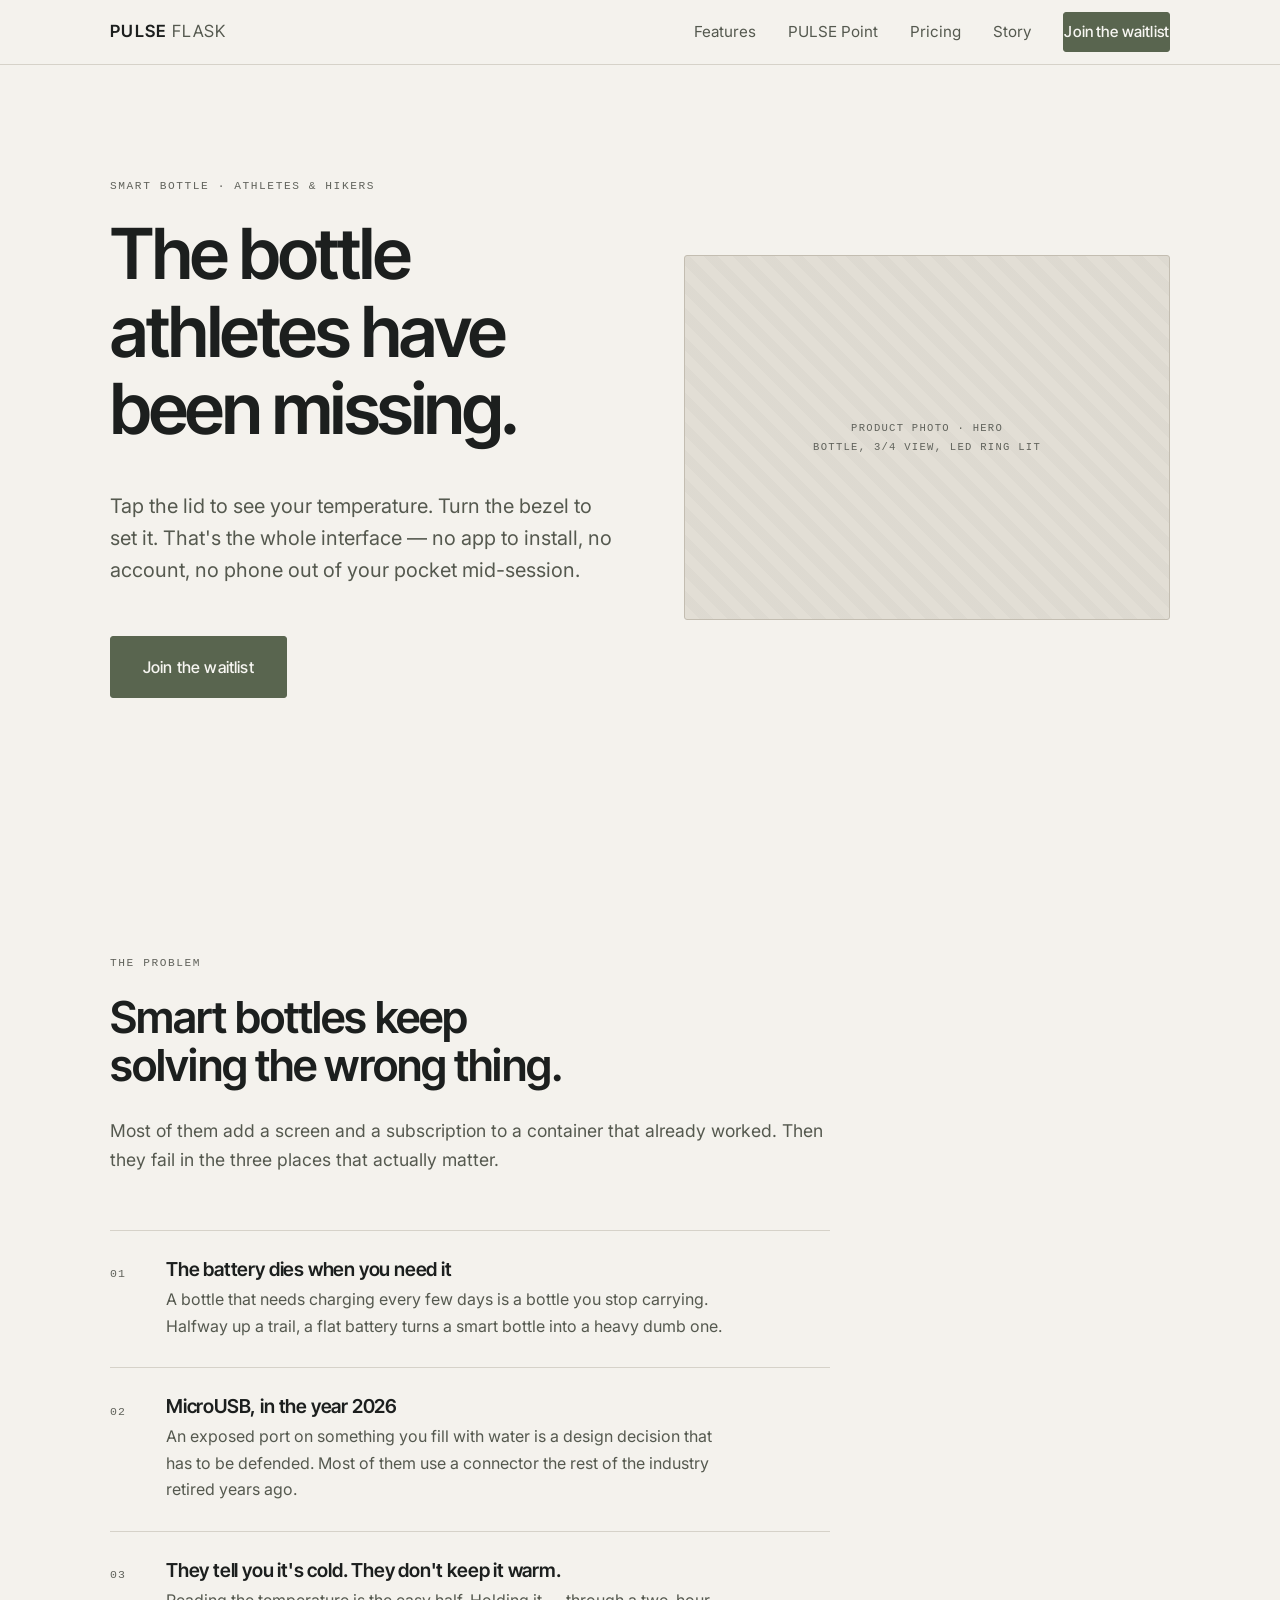
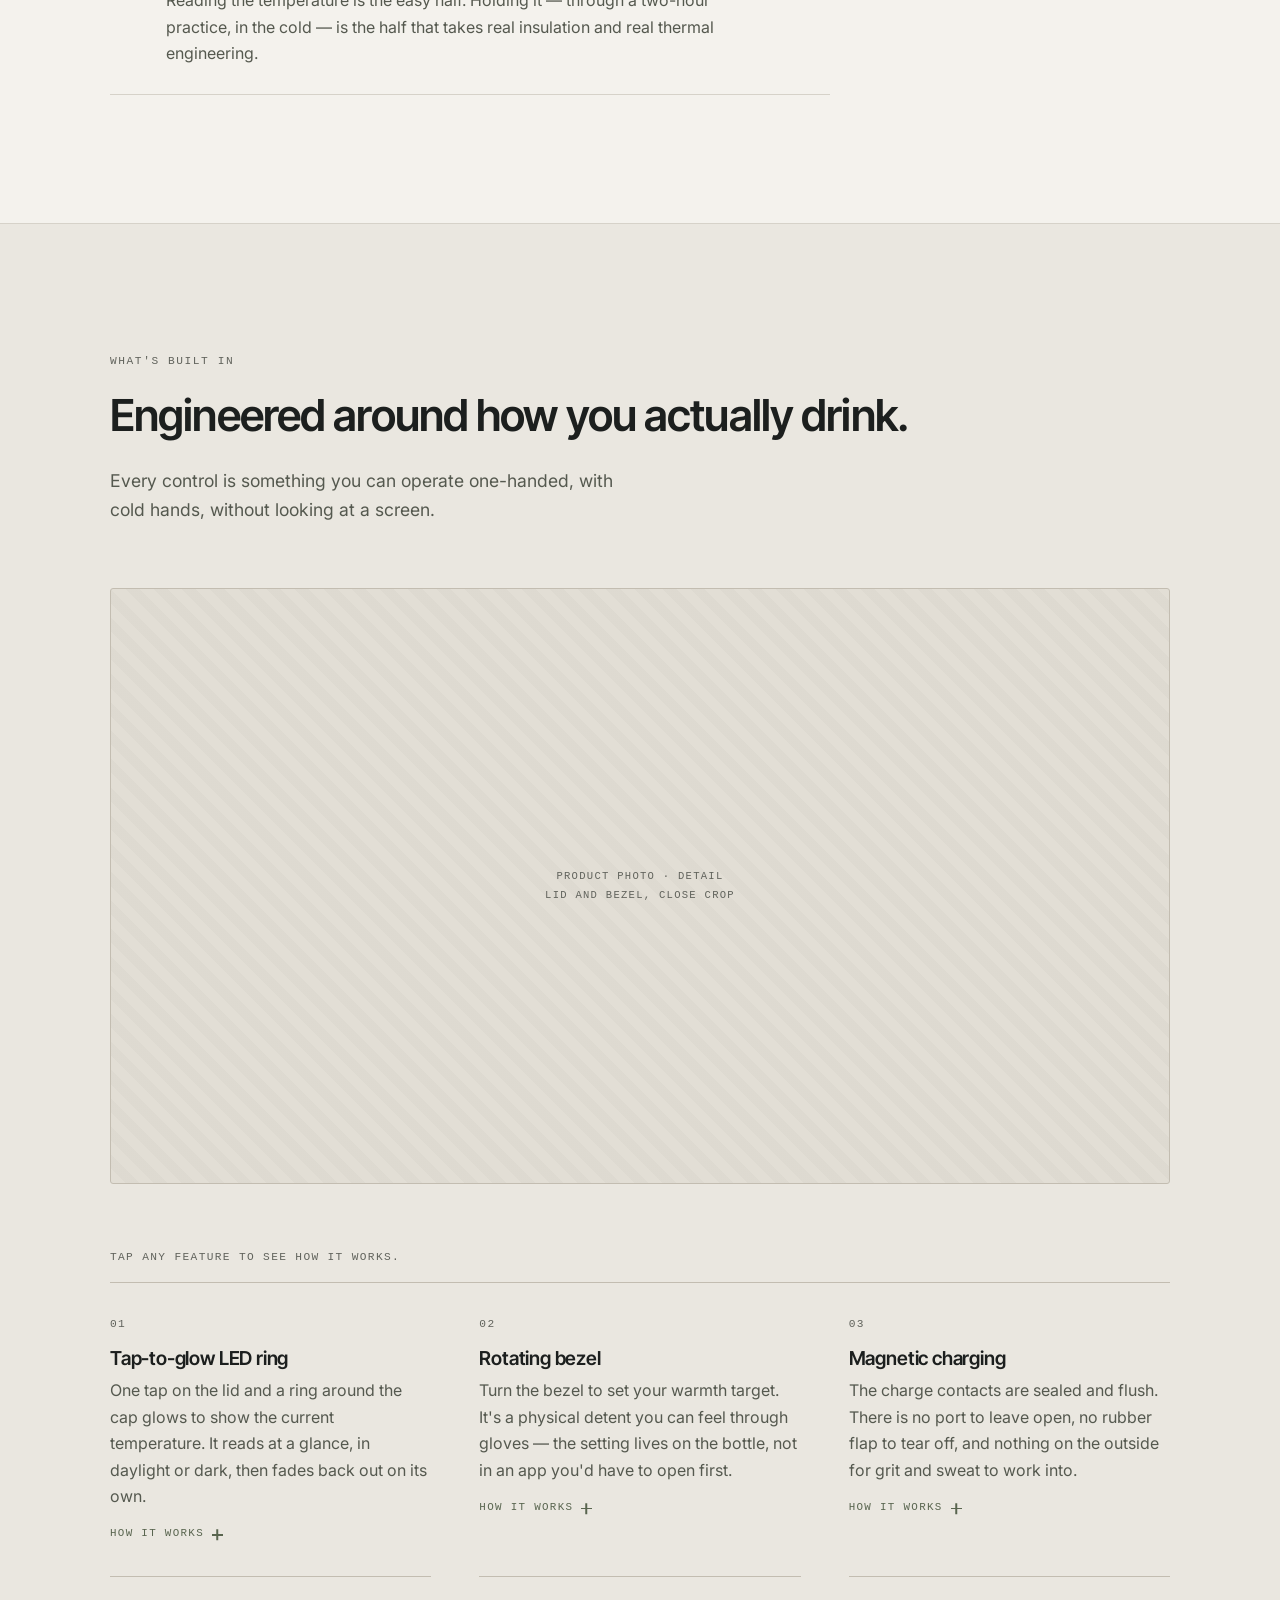
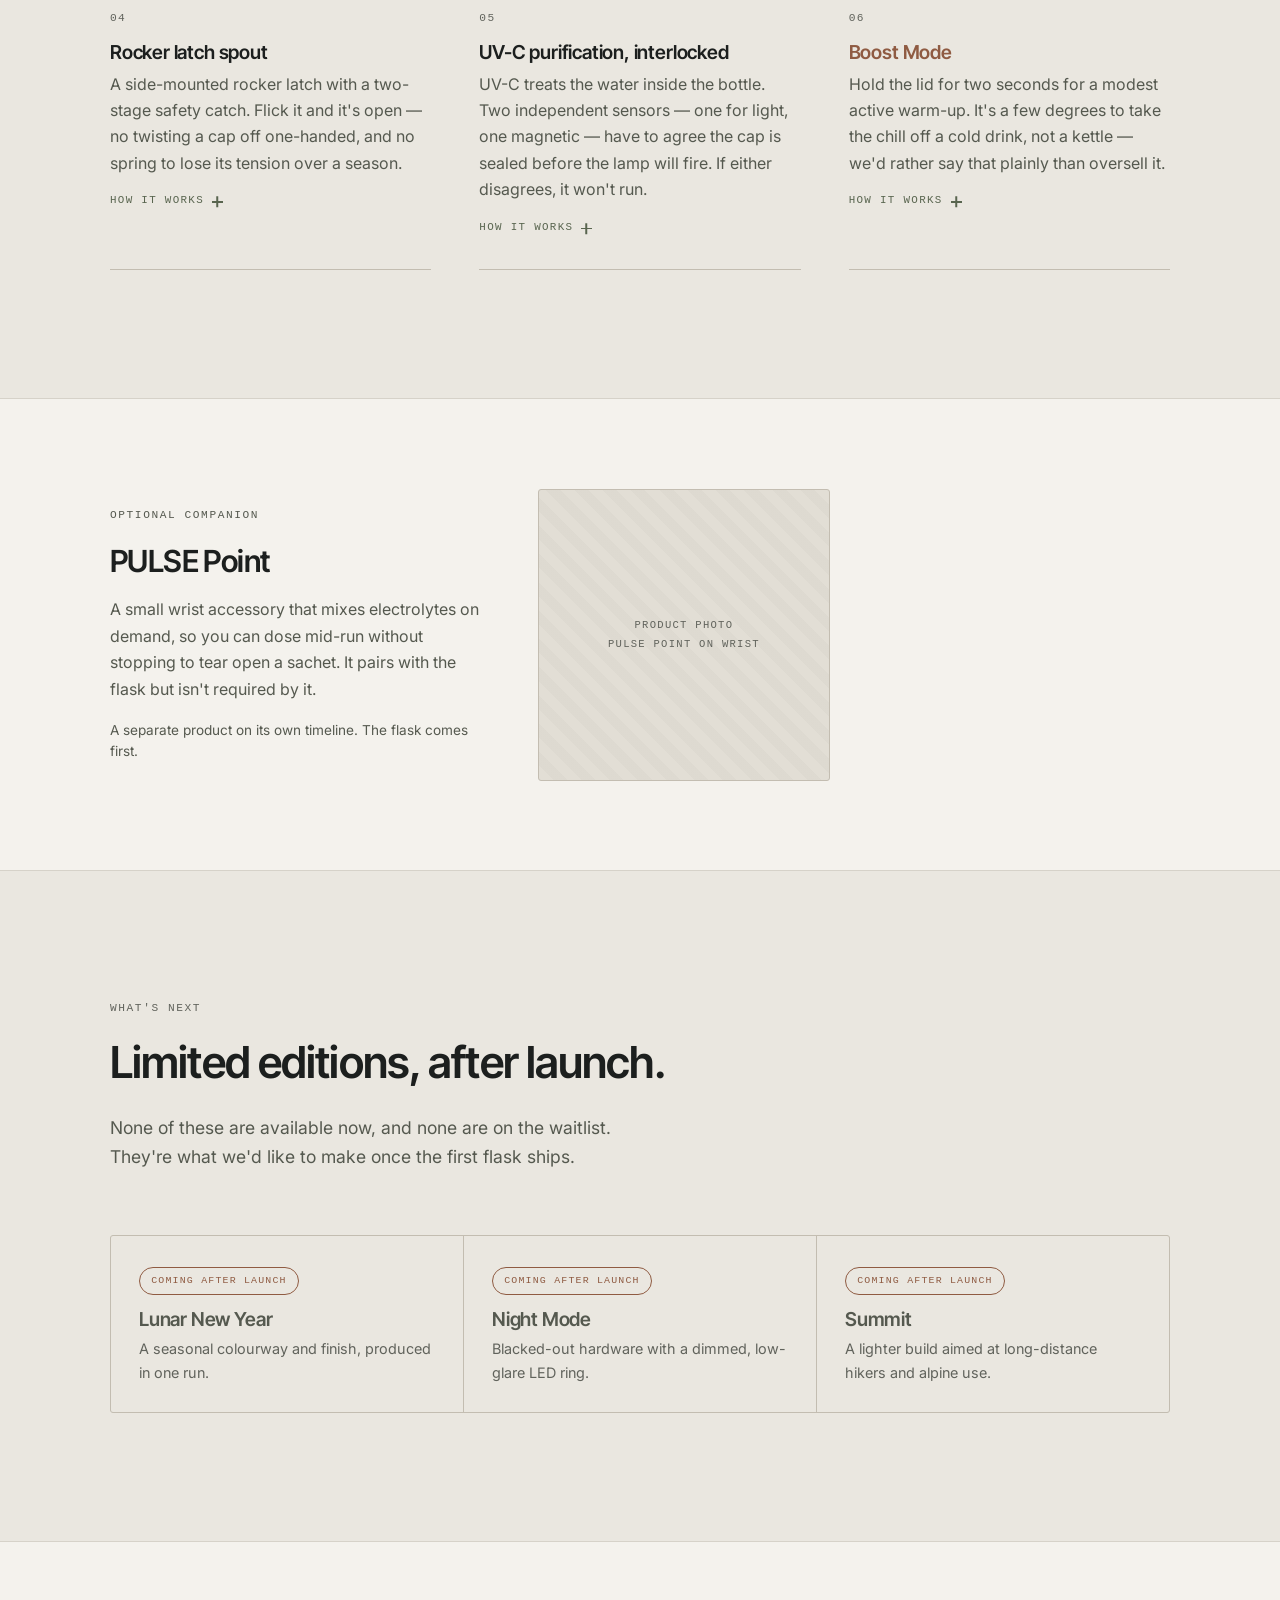
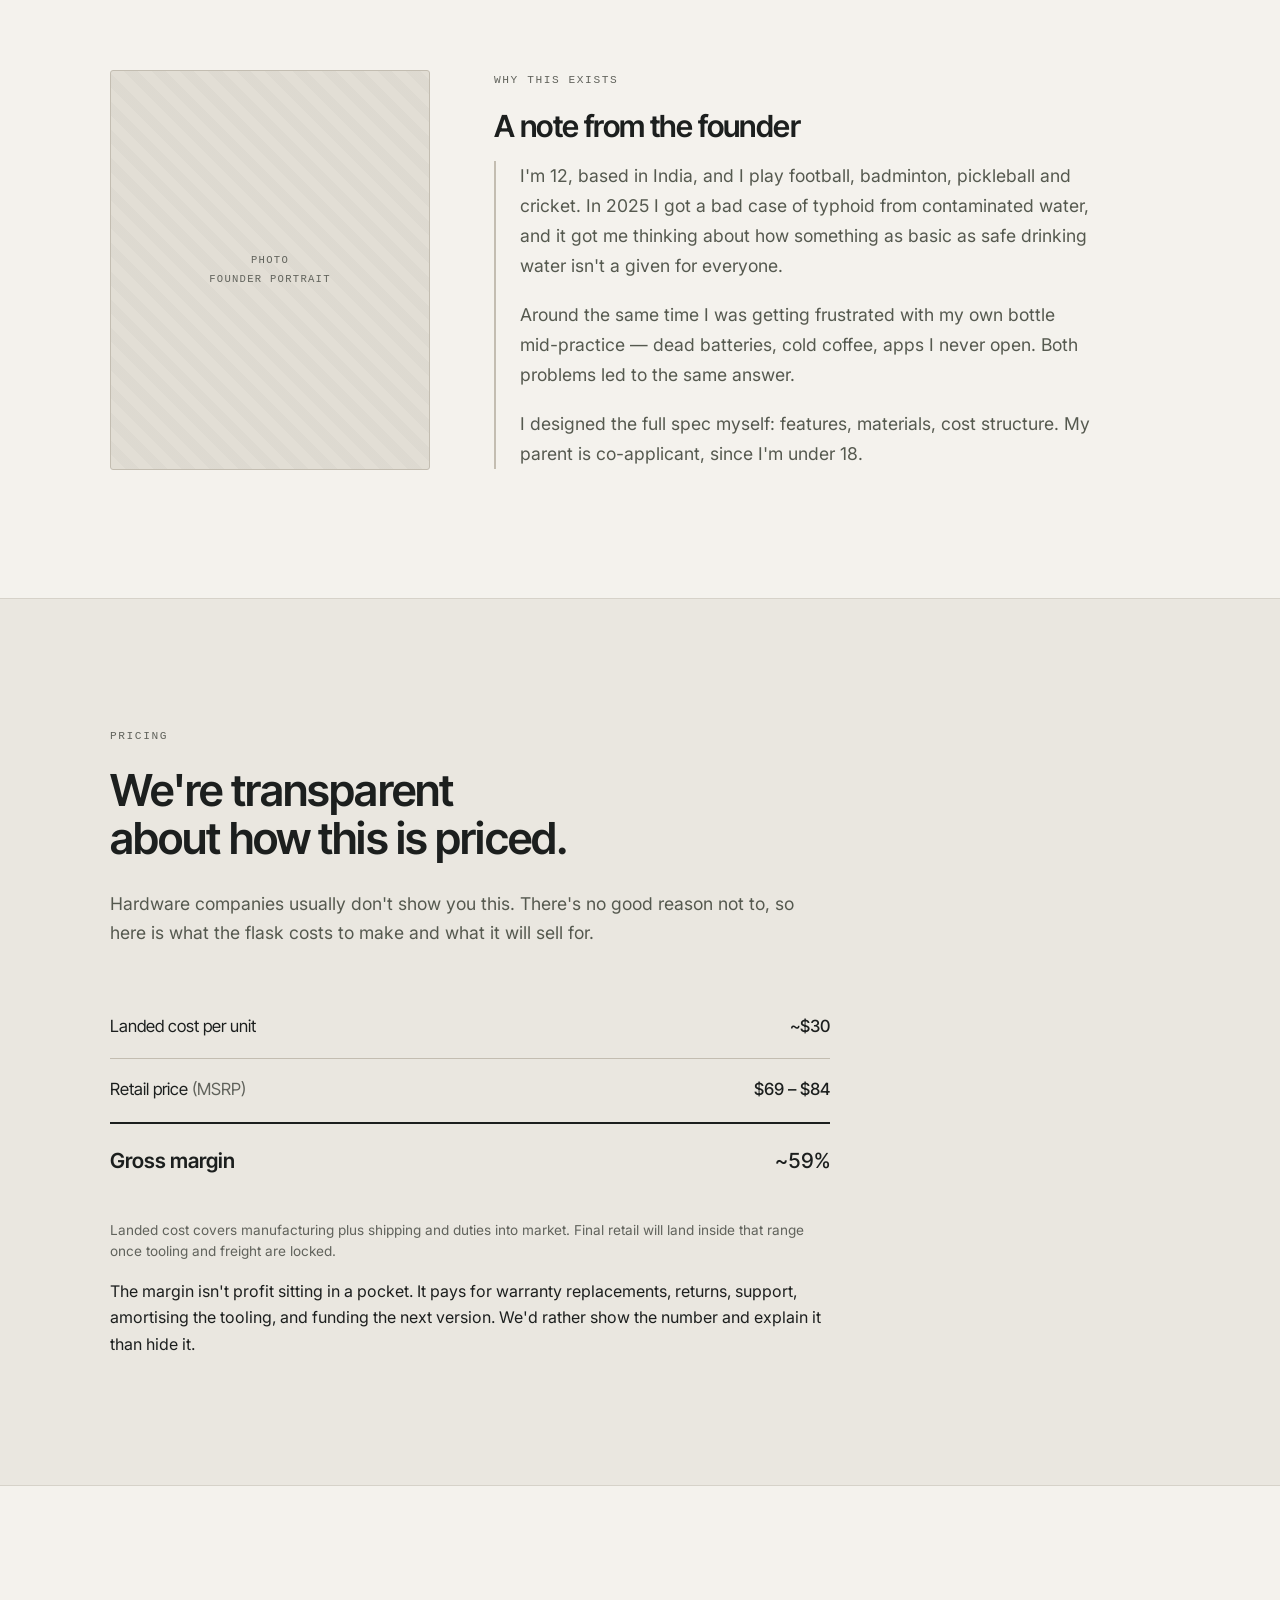
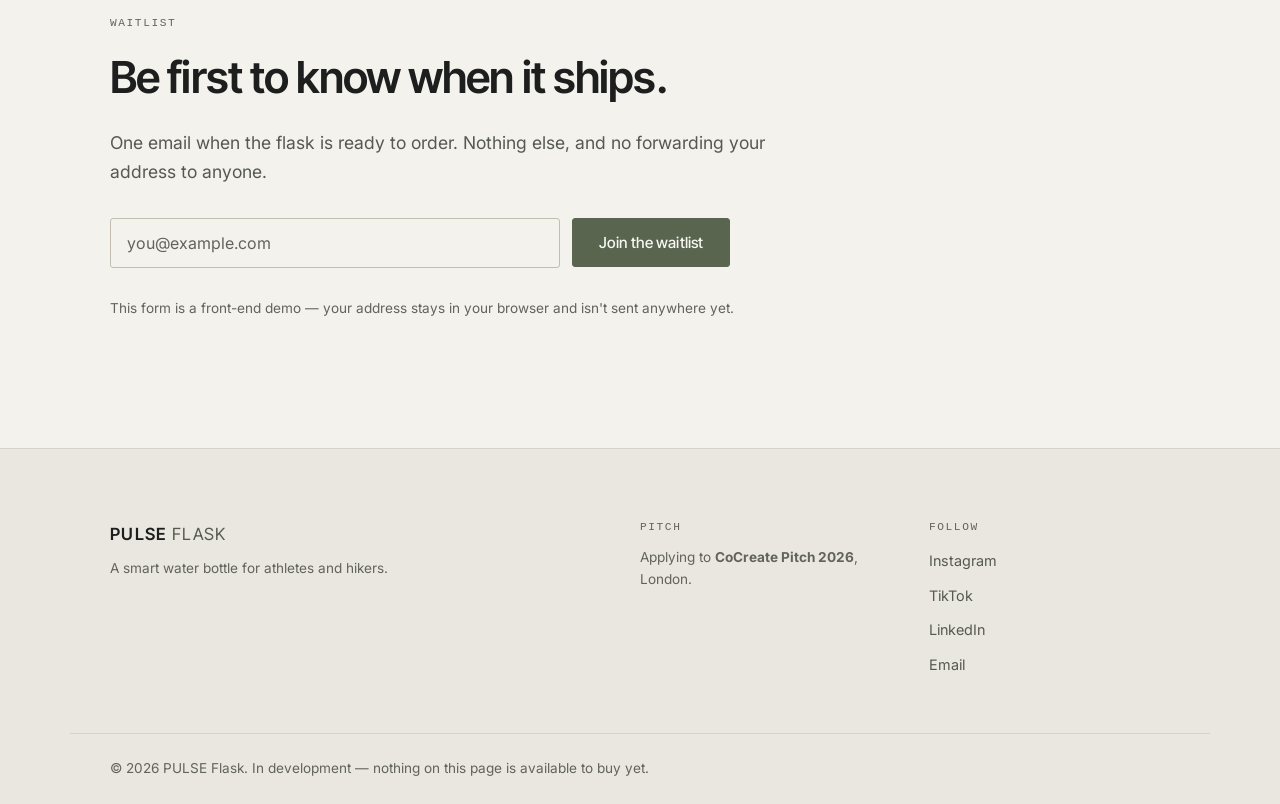
==== commit 4be49840: "Add waitlist backend, expandable features, and scroll polish Waitlist signups now have somewhere to " ====
--- a/index.html
+++ b/index.html
@@ -45,6 +45,10 @@
       <a class="btn btn-sm" href="#waitlist">Join the waitlist</a>
     </nav>
   </div>
+
+  <!-- Reading progress. Decorative, so hidden from the accessibility tree —
+       the scrollbar already conveys this to anyone who needs it. -->
+  <div class="progress" aria-hidden="true"><span class="progress-bar" id="progress-bar"></span></div>
 </header>
 
 <main id="main">
@@ -142,65 +146,282 @@
         <span class="ph-label">Product photo · detail<br>lid and bezel, close crop</span>
       </div>
 
+      <p class="grid-hint reveal">Tap any feature to see how it works.</p>
+
+      <!-- Each feature is a disclosure: a <button> header controlling a panel.
+           Using a real button means keyboard support (Enter/Space), focus and
+           screen-reader semantics all come for free. script.js opens one at a
+           time and keeps the URL hash in sync so a feature can be linked to
+           directly.
+
+           NOTE ON THE SPEC LISTS: every hard number is a [SPEC: …] placeholder
+           on purpose. Fill them in with real measured values — do not guess,
+           this page is going in front of judges. -->
       <ul class="feature-grid">
-        <li class="feature reveal">
-          <span class="feature-index" aria-hidden="true">01</span>
-          <h3>Tap-to-glow LED ring</h3>
-          <p>
-            One tap on the lid and a ring around the cap glows to show the
-            current temperature. It reads at a glance, in daylight or dark,
-            then fades back out on its own.
-          </p>
-        </li>
-
-        <li class="feature reveal">
-          <span class="feature-index" aria-hidden="true">02</span>
-          <h3>Rotating bezel</h3>
-          <p>
-            Turn the bezel to set your warmth target. It's a physical detent
-            you can feel through gloves — the setting lives on the bottle,
-            not in an app you'd have to open first.
-          </p>
-        </li>
-
-        <li class="feature reveal">
-          <span class="feature-index" aria-hidden="true">03</span>
-          <h3>Magnetic charging</h3>
-          <p>
-            The charge contacts are sealed and flush. There is no port to
-            leave open, no rubber flap to tear off, and nothing on the
-            outside for grit and sweat to work into.
-          </p>
-        </li>
-
-        <li class="feature reveal">
-          <span class="feature-index" aria-hidden="true">04</span>
-          <h3>Rocker latch spout</h3>
-          <p>
-            A side-mounted rocker latch with a two-stage safety catch. Flick
-            it and it's open — no twisting a cap off one-handed, and no
-            spring to lose its tension over a season.
-          </p>
-        </li>
-
-        <li class="feature reveal">
-          <span class="feature-index" aria-hidden="true">05</span>
-          <h3>UV-C purification, interlocked</h3>
-          <p>
-            UV-C treats the water inside the bottle. Two independent sensors —
-            one for light, one magnetic — have to agree the cap is sealed
-            before the lamp will fire. If either disagrees, it won't run.
-          </p>
-        </li>
-
-        <li class="feature reveal">
-          <span class="feature-index" aria-hidden="true">06</span>
-          <h3><span class="tag-clay">Boost Mode</span></h3>
-          <p>
-            Hold the lid for two seconds for a modest active warm-up. It's a
-            few degrees to take the chill off a cold drink, not a kettle —
-            we'd rather say that plainly than oversell it.
-          </p>
+        <li class="feature reveal" style="--i:0">
+          <button class="feature-btn" id="btn-led" aria-expanded="false" aria-controls="panel-led">
+            <span class="feature-index" aria-hidden="true">01</span>
+            <h3>Tap-to-glow LED ring</h3>
+            <p>
+              One tap on the lid and a ring around the cap glows to show the
+              current temperature. It reads at a glance, in daylight or dark,
+              then fades back out on its own.
+            </p>
+            <span class="feature-more">
+              <span class="feature-more-text">How it works</span>
+              <span class="feature-sign" aria-hidden="true"></span>
+            </span>
+          </button>
+
+          <div class="feature-panel" id="panel-led" role="region" aria-labelledby="btn-led" hidden>
+            <div class="feature-panel-inner">
+              <p>
+                The ring sits under the cap's outer edge, so the light washes
+                across the lid rather than shining at you. Tap once and it
+                reads the current water temperature and lights the arc that
+                corresponds to it.
+              </p>
+              <p>
+                It stays lit only long enough to read, then fades. That matters
+                more than it sounds: an always-on display is the single biggest
+                drain on every smart bottle we looked at, and it's the reason
+                theirs are flat by Thursday.
+              </p>
+              <div class="ph ph-panel" role="img" aria-label="Placeholder for the LED ring detail photograph">
+                <span class="ph-label">Product photo · detail<br>LED ring lit, low light</span>
+              </div>
+              <dl class="spec">
+                <div><dt>Readout</dt><dd>Colour arc around the cap</dd></div>
+                <div><dt>Activation</dt><dd>Single tap on the lid</dd></div>
+                <div><dt>Time lit</dt><dd>[SPEC: seconds before fade]</dd></div>
+                <div><dt>Temp range</dt><dd>[SPEC: °C low – °C high]</dd></div>
+              </dl>
+            </div>
+          </div>
+        </li>
+
+        <li class="feature reveal" style="--i:1">
+          <button class="feature-btn" id="btn-bezel" aria-expanded="false" aria-controls="panel-bezel">
+            <span class="feature-index" aria-hidden="true">02</span>
+            <h3>Rotating bezel</h3>
+            <p>
+              Turn the bezel to set your warmth target. It's a physical detent
+              you can feel through gloves — the setting lives on the bottle,
+              not in an app you'd have to open first.
+            </p>
+            <span class="feature-more">
+              <span class="feature-more-text">How it works</span>
+              <span class="feature-sign" aria-hidden="true"></span>
+            </span>
+          </button>
+
+          <div class="feature-panel" id="panel-bezel" role="region" aria-labelledby="btn-bezel" hidden>
+            <div class="feature-panel-inner">
+              <p>
+                The bezel clicks through fixed positions rather than sweeping
+                freely, so you can count detents by feel and know where you
+                landed without looking. With gloves on, in the dark, that's the
+                difference between a control you use and one you don't.
+              </p>
+              <p>
+                Because the target is stored mechanically on the bottle, there
+                is no pairing step, no account, and nothing to re-sync when you
+                change phones. The bottle behaves the same whether your phone
+                is in your pocket or at home.
+              </p>
+              <div class="ph ph-panel" role="img" aria-label="Placeholder for the bezel detail photograph">
+                <span class="ph-label">Product photo · detail<br>bezel, hand turning</span>
+              </div>
+              <dl class="spec">
+                <div><dt>Control</dt><dd>Indexed rotating bezel</dd></div>
+                <div><dt>Gloved use</dt><dd>Yes — tactile detents</dd></div>
+                <div><dt>Positions</dt><dd>[SPEC: number of detents]</dd></div>
+                <div><dt>App required</dt><dd>None</dd></div>
+              </dl>
+            </div>
+          </div>
+        </li>
+
+        <li class="feature reveal" style="--i:2">
+          <button class="feature-btn" id="btn-charge" aria-expanded="false" aria-controls="panel-charge">
+            <span class="feature-index" aria-hidden="true">03</span>
+            <h3>Magnetic charging</h3>
+            <p>
+              The charge contacts are sealed and flush. There is no port to
+              leave open, no rubber flap to tear off, and nothing on the
+              outside for grit and sweat to work into.
+            </p>
+            <span class="feature-more">
+              <span class="feature-more-text">How it works</span>
+              <span class="feature-sign" aria-hidden="true"></span>
+            </span>
+          </button>
+
+          <div class="feature-panel" id="panel-charge" role="region" aria-labelledby="btn-charge" hidden>
+            <div class="feature-panel-inner">
+              <p>
+                A magnetic puck lands on the base and self-aligns, so there's no
+                orientation to get right. The contacts sit flush with the
+                housing, which means there is no cavity for grit, sweat or
+                drink mix to collect in.
+              </p>
+              <p>
+                This is the part of the design we're least willing to
+                compromise on. An exposed MicroUSB port on a container you fill
+                with water is a failure waiting to happen, and it's the most
+                common thing wrong with the bottles already on sale.
+              </p>
+              <div class="ph ph-panel" role="img" aria-label="Placeholder for the magnetic charger detail photograph">
+                <span class="ph-label">Product photo · detail<br>magnetic puck on base</span>
+              </div>
+              <dl class="spec">
+                <div><dt>Connector</dt><dd>Sealed magnetic contacts</dd></div>
+                <div><dt>Exposed port</dt><dd>None</dd></div>
+                <div><dt>Charge time</dt><dd>[SPEC: hours 0–100%]</dd></div>
+                <div><dt>Battery life</dt><dd>[SPEC: days typical use]</dd></div>
+                <div><dt>Water rating</dt><dd>[SPEC: IP rating]</dd></div>
+              </dl>
+            </div>
+          </div>
+        </li>
+
+        <li class="feature reveal" style="--i:3">
+          <button class="feature-btn" id="btn-latch" aria-expanded="false" aria-controls="panel-latch">
+            <span class="feature-index" aria-hidden="true">04</span>
+            <h3>Rocker latch spout</h3>
+            <p>
+              A side-mounted rocker latch with a two-stage safety catch. Flick
+              it and it's open — no twisting a cap off one-handed, and no
+              spring to lose its tension over a season.
+            </p>
+            <span class="feature-more">
+              <span class="feature-more-text">How it works</span>
+              <span class="feature-sign" aria-hidden="true"></span>
+            </span>
+          </button>
+
+          <div class="feature-panel" id="panel-latch" role="region" aria-labelledby="btn-latch" hidden>
+            <div class="feature-panel-inner">
+              <p>
+                The latch sits on the side of the lid, where your thumb already
+                is when you pick the bottle up. One flick opens the spout — no
+                twisting, and nothing to put down first.
+              </p>
+              <p>
+                The catch works in two stages: the first holds the spout shut
+                against knocks in a bag, and only a deliberate second movement
+                releases it. That's what stops it opening against your kit
+                while you're running.
+              </p>
+              <p>
+                It's a rocker rather than a sprung push-button on purpose.
+                Springs are the part that goes soft after a season of hard use,
+                and a latch that no longer holds is worse than no latch at all.
+              </p>
+              <div class="ph ph-panel" role="img" aria-label="Placeholder for the rocker latch detail photograph">
+                <span class="ph-label">Product photo · detail<br>latch, thumb on rocker</span>
+              </div>
+              <dl class="spec">
+                <div><dt>Action</dt><dd>Side rocker, one-handed</dd></div>
+                <div><dt>Safety</dt><dd>Two-stage catch</dd></div>
+                <div><dt>Springs</dt><dd>None in the latch path</dd></div>
+                <div><dt>Cycle life</dt><dd>[SPEC: tested open/close cycles]</dd></div>
+              </dl>
+            </div>
+          </div>
+        </li>
+
+        <li class="feature reveal" style="--i:4">
+          <button class="feature-btn" id="btn-uvc" aria-expanded="false" aria-controls="panel-uvc">
+            <span class="feature-index" aria-hidden="true">05</span>
+            <h3>UV-C purification, interlocked</h3>
+            <p>
+              UV-C treats the water inside the bottle. Two independent sensors —
+              one for light, one magnetic — have to agree the cap is sealed
+              before the lamp will fire. If either disagrees, it won't run.
+            </p>
+            <span class="feature-more">
+              <span class="feature-more-text">How it works</span>
+              <span class="feature-sign" aria-hidden="true"></span>
+            </span>
+          </button>
+
+          <div class="feature-panel" id="panel-uvc" role="region" aria-labelledby="btn-uvc" hidden>
+            <div class="feature-panel-inner">
+              <p>
+                UV-C is genuinely effective at treating water, and genuinely
+                bad for eyes and skin. So the lamp is gated behind two sensors
+                that work on completely different principles: a light sensor
+                that confirms the chamber is dark, and a magnetic sensor that
+                confirms the cap is physically seated.
+              </p>
+              <p>
+                Both have to agree before the lamp will fire, and either one
+                disagreeing mid-cycle cuts it immediately. Two different sensing
+                methods means a single failure — a stuck sensor, a spoofed
+                reading, a cracked lens — can't be enough to expose anyone.
+              </p>
+              <p>
+                This is the feature that made the rest of the bottle worth
+                building. Safe drinking water is the reason it exists.
+              </p>
+              <div class="ph ph-panel" role="img" aria-label="Placeholder for the UV-C system detail photograph">
+                <span class="ph-label">Product photo · detail<br>cap interior, UV-C emitter</span>
+              </div>
+              <dl class="spec">
+                <div><dt>Interlock</dt><dd>Light sensor + magnetic sensor, both required</dd></div>
+                <div><dt>Fail state</dt><dd>Lamp off</dd></div>
+                <div><dt>Cycle time</dt><dd>[SPEC: seconds per cycle]</dd></div>
+                <div><dt>Wavelength</dt><dd>[SPEC: nm]</dd></div>
+                <div><dt>Tested against</dt><dd>[SPEC: lab results — leave blank until tested]</dd></div>
+              </dl>
+            </div>
+          </div>
+        </li>
+
+        <li class="feature reveal" style="--i:5">
+          <button class="feature-btn" id="btn-boost" aria-expanded="false" aria-controls="panel-boost">
+            <span class="feature-index" aria-hidden="true">06</span>
+            <h3><span class="tag-clay">Boost Mode</span></h3>
+            <p>
+              Hold the lid for two seconds for a modest active warm-up. It's a
+              few degrees to take the chill off a cold drink, not a kettle —
+              we'd rather say that plainly than oversell it.
+            </p>
+            <span class="feature-more">
+              <span class="feature-more-text">How it works</span>
+              <span class="feature-sign" aria-hidden="true"></span>
+            </span>
+          </button>
+
+          <div class="feature-panel" id="panel-boost" role="region" aria-labelledby="btn-boost" hidden>
+            <div class="feature-panel-inner">
+              <p>
+                A two-second hold on the lid — deliberately longer than the tap
+                that reads temperature, so you can't trigger it by accident —
+                runs a short active warm-up.
+              </p>
+              <p>
+                Here is the honest version: heating liquid takes real energy,
+                and a bottle you carry all day can only hold so much battery.
+                Boost takes the chill off. It will not make a cold drink hot,
+                and any bottle claiming otherwise is either carrying a battery
+                you wouldn't want to hike with or isn't telling you the truth.
+              </p>
+              <p>
+                The insulation does the heavy lifting. Boost is for the top-up.
+              </p>
+              <div class="ph ph-panel" role="img" aria-label="Placeholder for the Boost Mode detail photograph">
+                <span class="ph-label">Product photo · detail<br>hand holding lid, ring pulsing</span>
+              </div>
+              <dl class="spec">
+                <div><dt>Trigger</dt><dd>Two-second hold</dd></div>
+                <div><dt>Realistic gain</dt><dd>[SPEC: °C rise]</dd></div>
+                <div><dt>Run time</dt><dd>[SPEC: minutes per boost]</dd></div>
+                <div><dt>Battery cost</dt><dd>[SPEC: % per boost]</dd></div>
+              </dl>
+            </div>
+          </div>
         </li>
       </ul>
     </div>
@@ -248,17 +469,17 @@
       </div>
 
       <ul class="edition-grid">
-        <li class="edition reveal">
+        <li class="edition reveal" style="--i:0">
           <span class="pill">Coming after launch</span>
           <h3>Lunar New Year</h3>
           <p>A seasonal colourway and finish, produced in one run.</p>
         </li>
-        <li class="edition reveal">
+        <li class="edition reveal" style="--i:1">
           <span class="pill">Coming after launch</span>
           <h3>Night Mode</h3>
           <p>Blacked-out hardware with a dimmed, low-glare LED ring.</p>
         </li>
-        <li class="edition reveal">
+        <li class="edition reveal" style="--i:2">
           <span class="pill">Coming after launch</span>
           <h3>Summit</h3>
           <p>A lighter build aimed at long-distance hikers and alpine use.</p>
--- a/styles.css
+++ b/styles.css
@@ -296,6 +296,22 @@
   min-height: 4rem;
 }
 
+/* Reading progress, pinned to the bottom edge of the sticky header. */
+.progress {
+  position: absolute;
+  left: 0;
+  right: 0;
+  bottom: -1px;      /* sits on the header's own bottom hairline */
+  height: 2px;
+}
+.progress-bar {
+  display: block;
+  width: 0;
+  height: 100%;
+  background: var(--accent);
+  transform-origin: left center;
+}
+
 .wordmark {
   font-family: var(--font-display);
   font-size: 1.05rem;
@@ -376,6 +392,17 @@
   }
   .site-nav a { padding: 0; border-bottom: 0; }
   .site-nav .btn { margin-top: 0; border: 1px solid var(--accent); }
+
+  /* Scrollspy: marks the section currently in view. Only on desktop, where
+     the nav is actually visible. Underlined as well as recoloured, so the
+     state doesn't rely on colour alone. */
+  .site-nav a[aria-current="true"] {
+    color: var(--accent);
+    text-decoration: underline;
+    text-underline-offset: 5px;
+    text-decoration-thickness: 1.5px;
+  }
+  .site-nav .btn[aria-current="true"] { text-decoration: none; }
 }
 
 
@@ -454,6 +481,128 @@
 
 .feature h3 { margin-bottom: 0.5rem; }
 .feature p { color: var(--ink-muted); margin: 0; max-width: 42ch; }
+
+/* Prompt that the cards are interactive — without it people don't discover
+   the panels. Sits above the grid, quiet. */
+.grid-hint {
+  font-family: var(--font-mono);
+  font-size: 0.7rem;
+  letter-spacing: 0.12em;
+  text-transform: uppercase;
+  color: var(--ink-faint);
+  margin: 0 0 1rem;
+}
+
+/* --- Feature disclosure -------------------------------------------------
+   The header is a real <button>, so it's reset back to looking like content
+   rather than a control. The affordance is the "How it works +" row. */
+
+.feature-btn {
+  display: block;
+  width: 100%;
+  padding: 0;
+  margin: 0;
+  border: 0;
+  background: none;
+  font: inherit;
+  color: inherit;
+  text-align: left;
+  cursor: pointer;
+}
+
+.feature-btn h3 { transition: color 0.18s ease; }
+.feature-btn:hover h3 { color: var(--accent); }
+
+/* "How it works" + the open/close sign. */
+.feature-more {
+  display: inline-flex;
+  align-items: center;
+  gap: 0.5rem;
+  margin-top: 1rem;
+  font-family: var(--font-mono);
+  font-size: 0.68rem;
+  letter-spacing: 0.12em;
+  text-transform: uppercase;
+  color: var(--accent);
+}
+
+/* Drawn with pseudo-elements so it animates as a + turning into a −. */
+.feature-sign {
+  position: relative;
+  width: 11px;
+  height: 11px;
+  flex: none;
+}
+.feature-sign::before,
+.feature-sign::after {
+  content: "";
+  position: absolute;
+  inset: 50% 0 auto 0;
+  height: 1.5px;
+  background: currentColor;
+  transition: transform 0.25s ease, opacity 0.25s ease;
+}
+.feature-sign::after { transform: rotate(90deg); }
+
+.feature-btn[aria-expanded="true"] .feature-sign::after {
+  transform: rotate(0deg);
+  opacity: 0;
+}
+
+/* The panel animates on grid-template-rows, which transitions cleanly from
+   nothing to auto height without measuring scrollHeight in JS. The inner
+   element needs its own overflow:hidden for the 0fr row to actually clip. */
+.feature-panel {
+  display: grid;
+  grid-template-rows: 0fr;
+  transition: grid-template-rows 0.32s ease;
+}
+.feature-panel.is-open { grid-template-rows: 1fr; }
+
+.feature-panel-inner {
+  overflow: hidden;
+  min-height: 0;
+}
+
+/* Padding lives on a child of the clipped element, or it would show at 0fr. */
+.feature-panel.is-open .feature-panel-inner { padding-top: 1.5rem; }
+
+.feature-panel p {
+  color: var(--ink-muted);
+  max-width: 46ch;
+  margin-bottom: 1em;
+}
+
+.ph-panel {
+  aspect-ratio: 3 / 2;
+  margin: 1.25rem 0;
+}
+
+/* Spec list — mono, hairline-separated rows. */
+.spec {
+  margin: 0;
+  border-top: 1px solid var(--line-strong);
+  font-family: var(--font-mono);
+  font-size: 0.72rem;
+  line-height: 1.5;
+}
+.spec > div {
+  display: grid;
+  grid-template-columns: 8.5rem 1fr;
+  gap: 1rem;
+  padding: 0.6rem 0;
+  border-bottom: 1px solid var(--line);
+}
+.spec dt {
+  letter-spacing: 0.08em;
+  text-transform: uppercase;
+  color: var(--ink-faint);
+}
+.spec dd { margin: 0; color: var(--ink-muted); }
+
+@media (max-width: 400px) {
+  .spec > div { grid-template-columns: 1fr; gap: 0.15rem; }
+}
 
 @media (min-width: 640px) {
   .feature-grid { grid-template-columns: repeat(2, 1fr); column-gap: 2.5rem; }
@@ -620,6 +769,14 @@
   font-size: 0.85rem;
   color: var(--clay);
 }
+/* The mailto fallback offered when the endpoint is unreachable. */
+.field-error a { color: inherit; }
+
+/* While the signup is in flight. */
+.btn[disabled] {
+  opacity: 0.65;
+  cursor: default;
+}
 
 .honeypot {
   position: absolute;
@@ -704,13 +861,22 @@
 }
 .reveal-init.is-visible { opacity: 1; transform: none; }
 
-/* Respect the OS setting: no motion, no transitions, nothing hidden. */
+/* Grid children carry --i so a row resolves in sequence rather than all at
+   once. Capped low: past ~90ms per item it stops reading as polish and
+   starts reading as lag. */
+.feature.reveal-init,
+.edition.reveal-init { transition-delay: calc(var(--i, 0) * 60ms); }
+
+/* Respect the OS setting: no motion, no transitions, nothing hidden.
+   The disclosure panels still open and close — they just do it instantly. */
 @media (prefers-reduced-motion: reduce) {
   html { scroll-behavior: auto; }
   *, *::before, *::after {
     animation-duration: 0.001ms !important;
     animation-iteration-count: 1 !important;
     transition-duration: 0.001ms !important;
+    transition-delay: 0ms !important;
   }
   .reveal-init { opacity: 1; transform: none; }
-}
+  .progress { display: none; }
+}
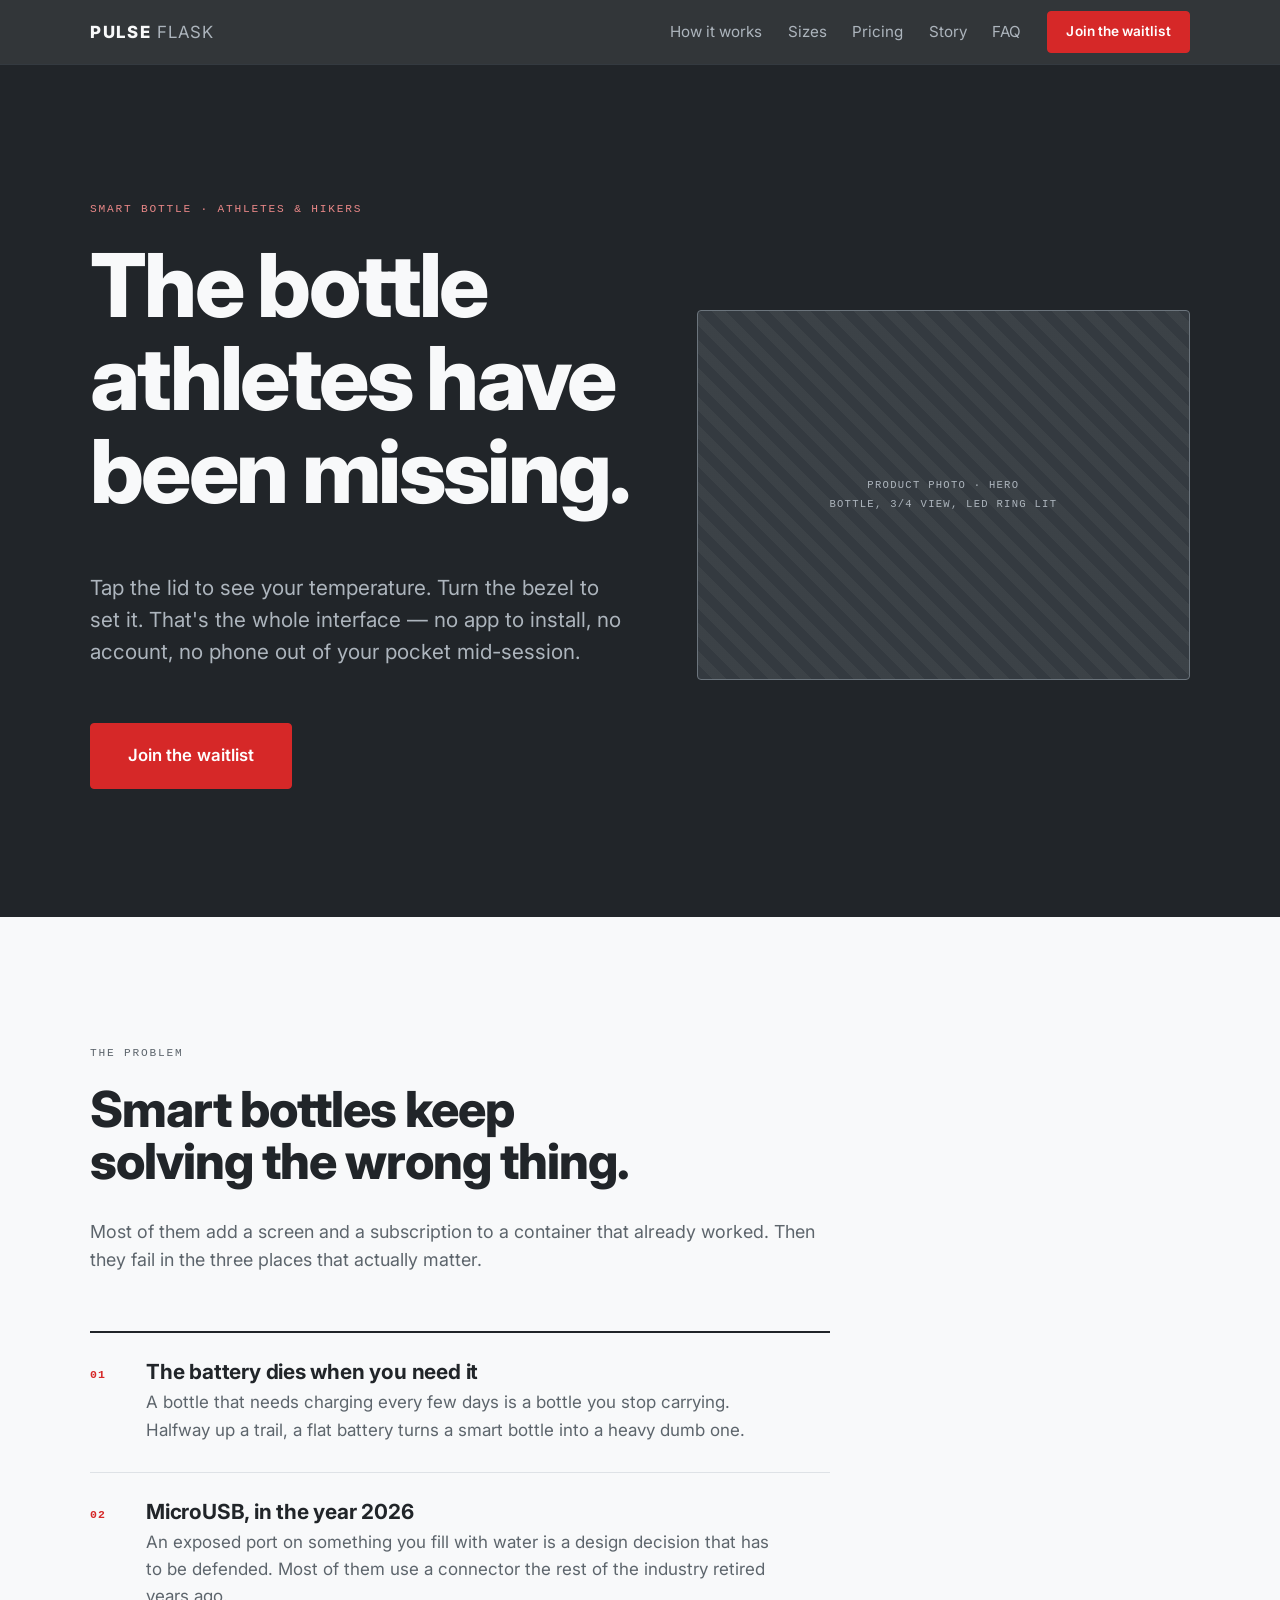
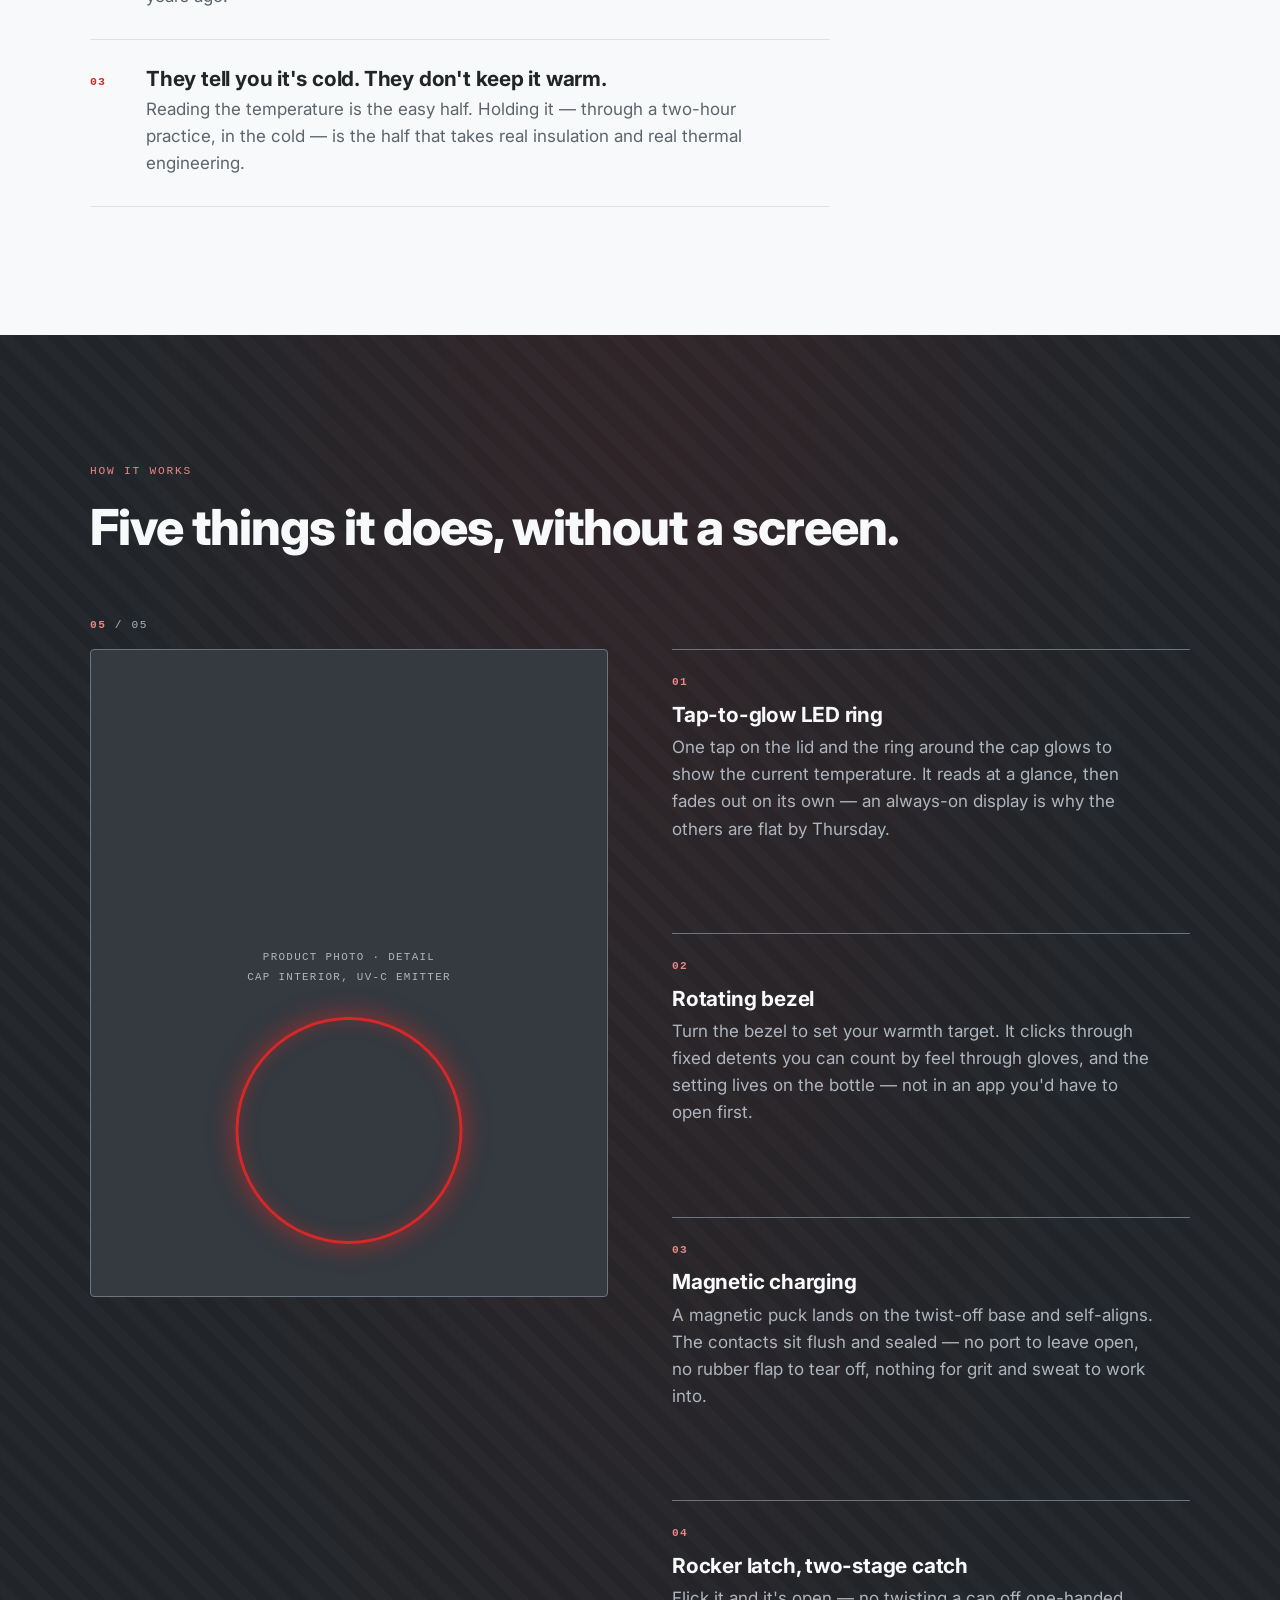
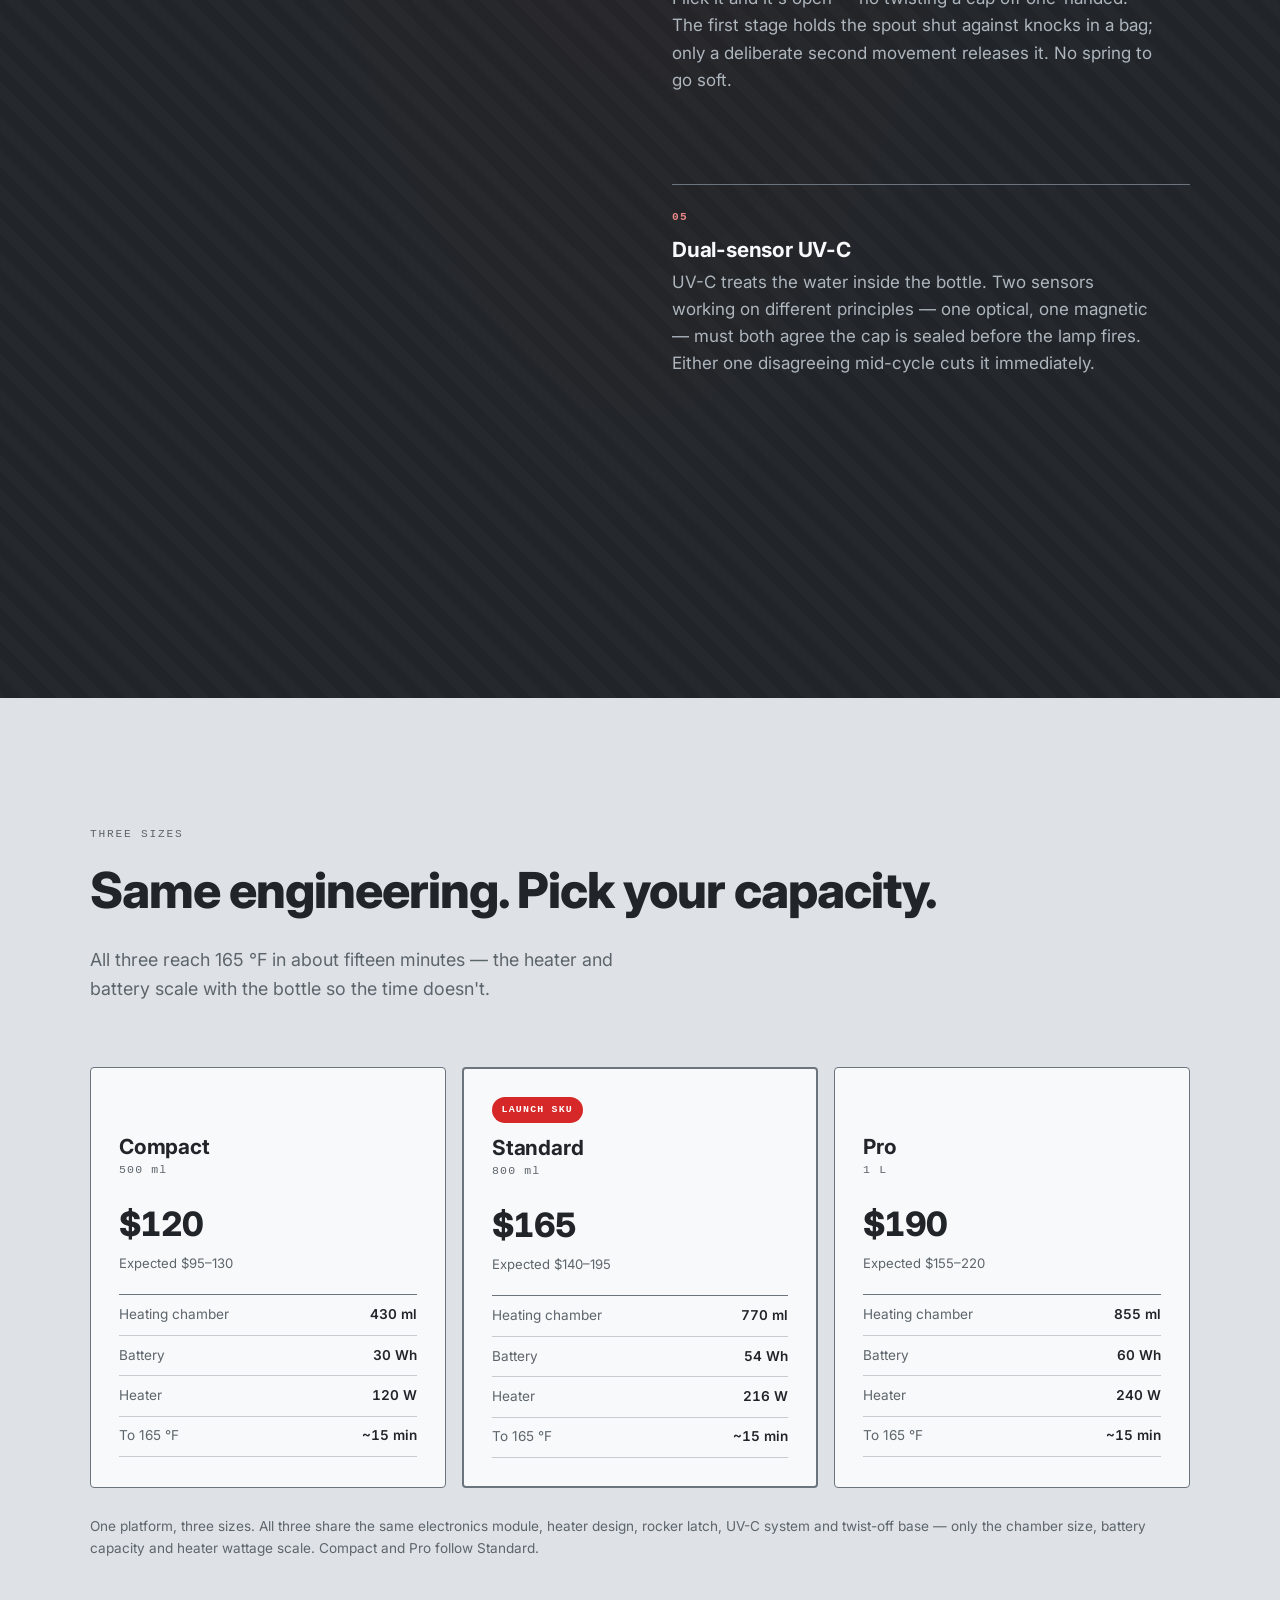
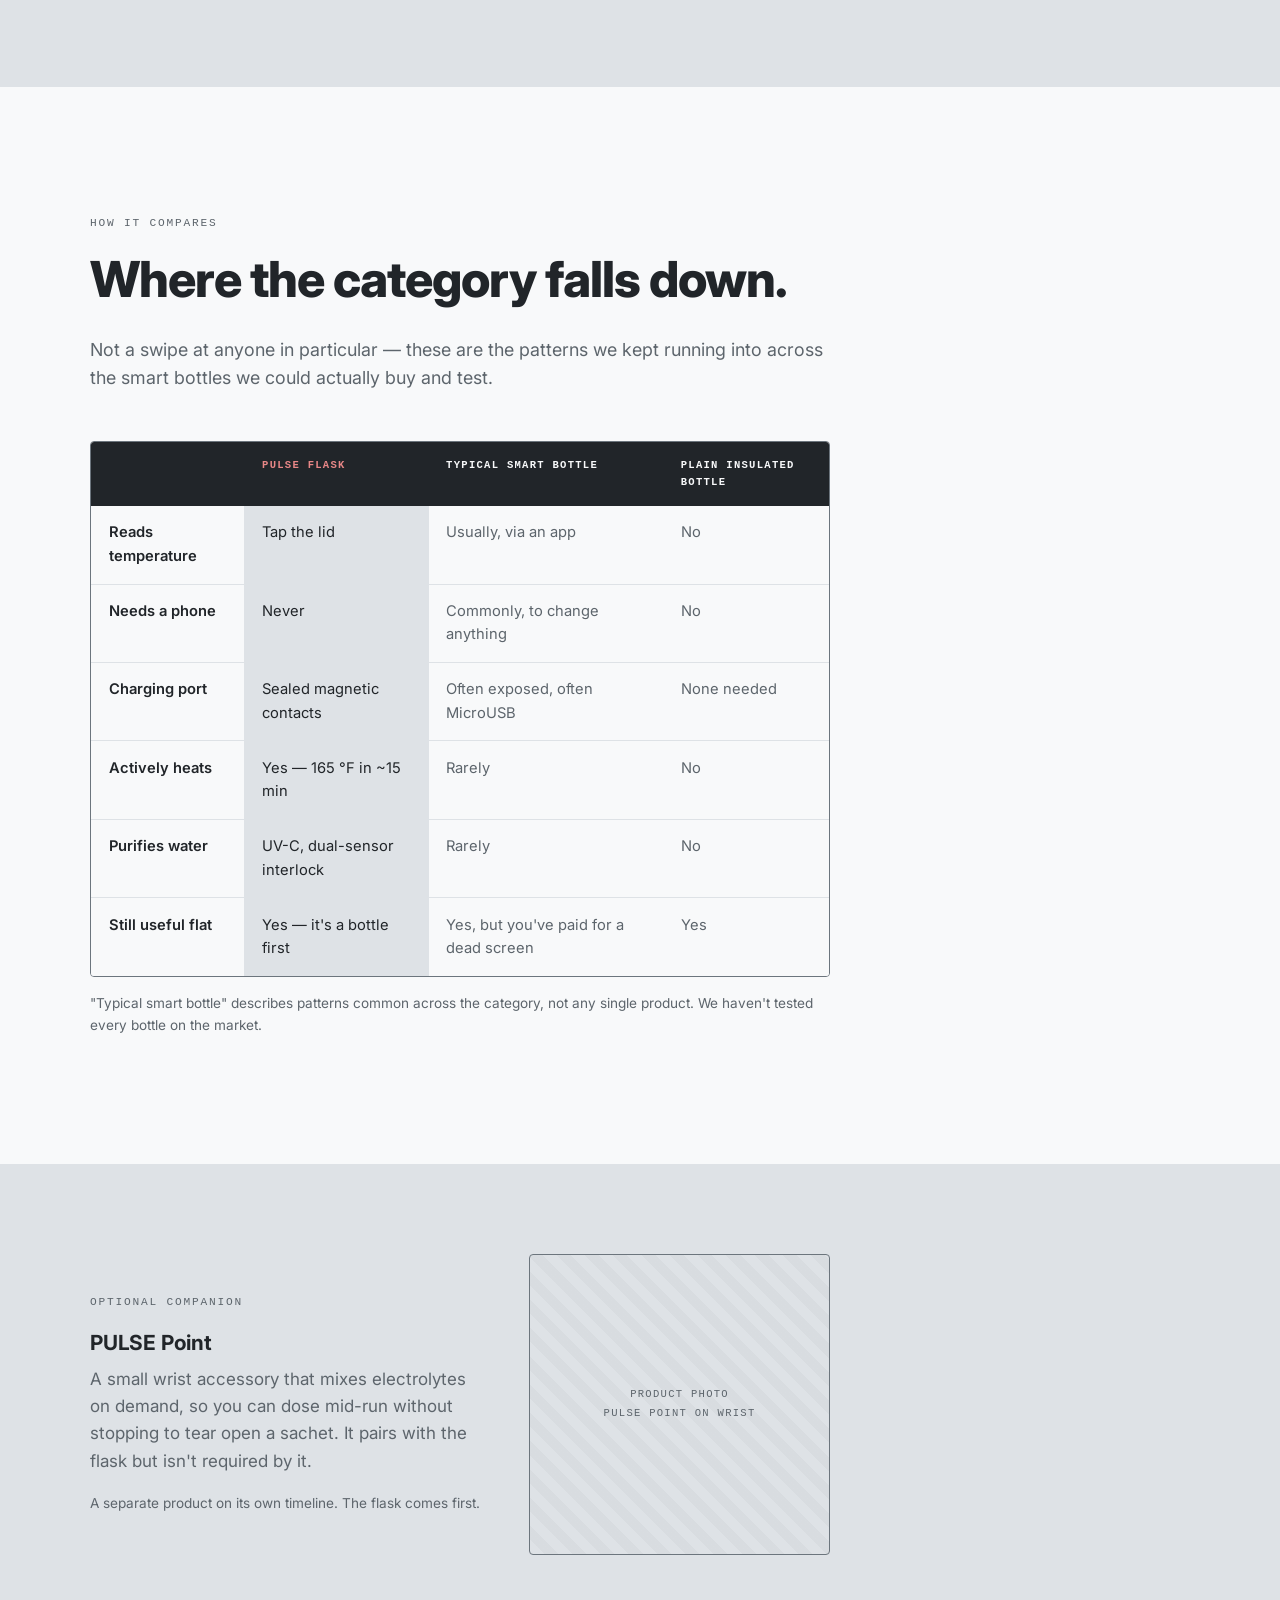
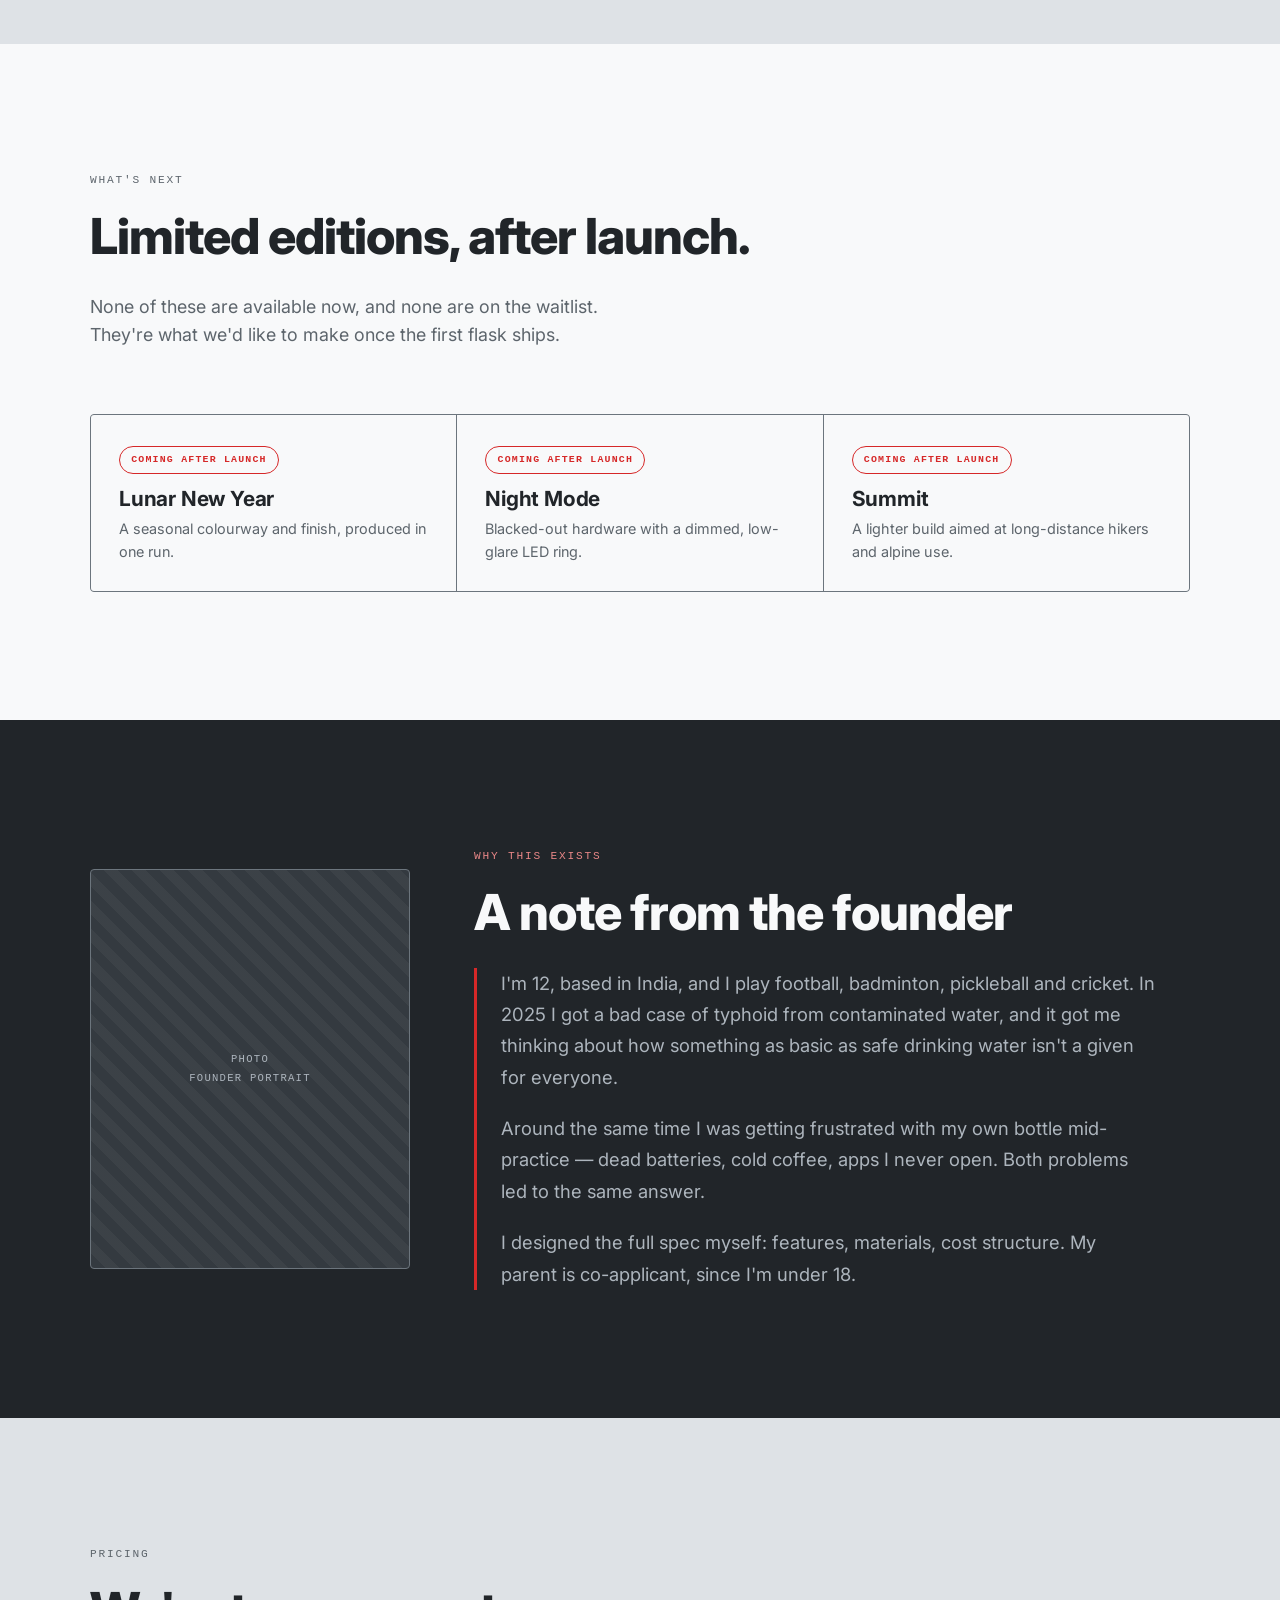
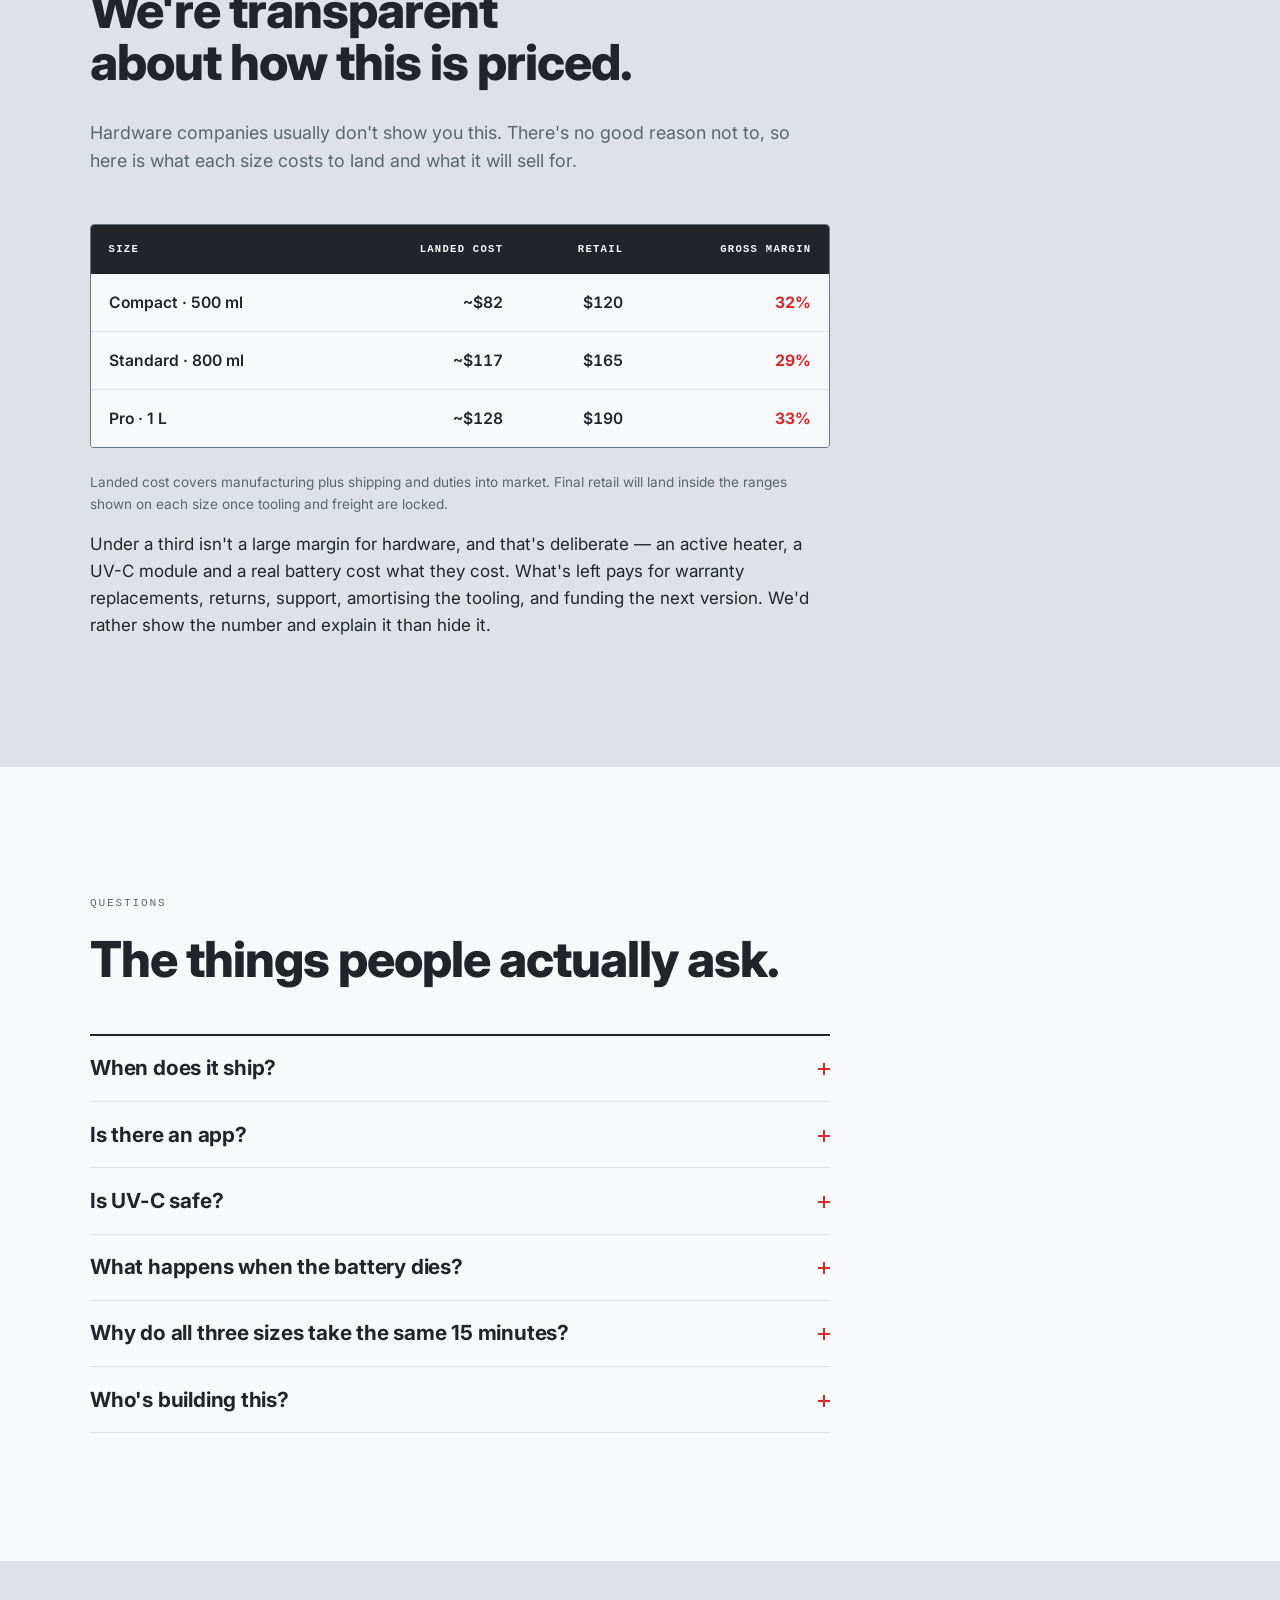
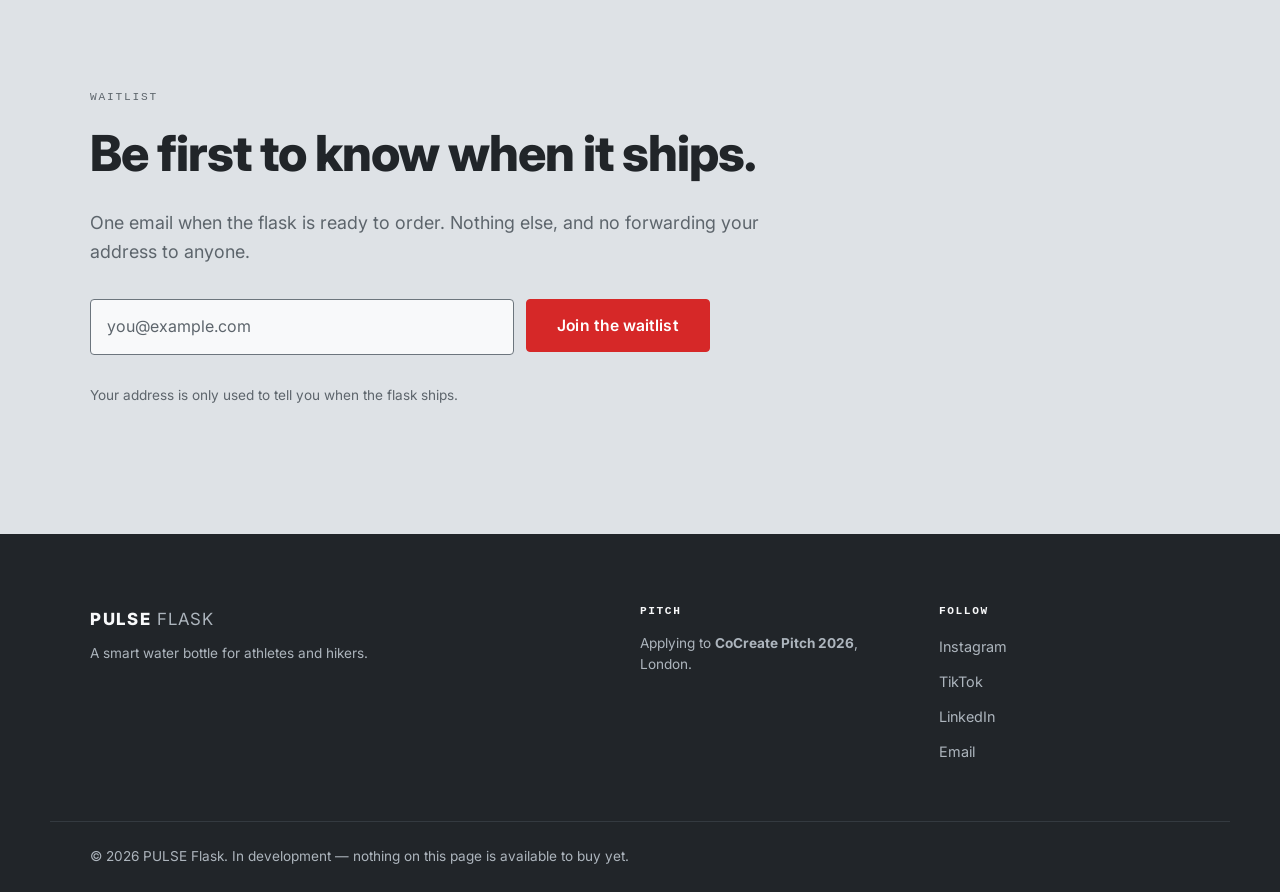
==== commit c794063c: "Rebuild in black/white/red with layered scroll and three sizes Replaces the previous muted direction" ====
--- a/index.html
+++ b/index.html
@@ -4,18 +4,18 @@
   <meta charset="utf-8">
   <meta name="viewport" content="width=device-width, initial-scale=1">
   <title>PULSE Flask — The bottle athletes have been missing.</title>
-  <meta name="description" content="A smart water bottle for athletes and hikers. Tap to check your temperature. No app, no exposed charging port, no dead battery on the trail.">
-
-  <!-- Social preview. Swap the image URL once real product photography exists. -->
+  <meta name="description" content="A smart water bottle for athletes and hikers. Tap to check your temperature, turn the bezel to set it. Three sizes: Compact 500ml, Standard 800ml, Pro 1L.">
+
   <meta property="og:title" content="PULSE Flask">
   <meta property="og:description" content="The bottle athletes have been missing.">
   <meta property="og:type" content="website">
-
-  <!-- Type: Inter Tight for display, Inter for body. The CSS carries a full
-       system-font fallback stack, so the page still reads correctly offline. -->
+  <meta name="theme-color" content="#212529">
+
+  <!-- Inter, used deliberately: 800 for headlines, 400 for body. The CSS
+       carries a full system fallback stack so the page still reads offline. -->
   <link rel="preconnect" href="https://fonts.googleapis.com">
   <link rel="preconnect" href="https://fonts.gstatic.com" crossorigin>
-  <link href="https://fonts.googleapis.com/css2?family=Inter+Tight:wght@400;500;600&family=Inter:wght@400;500&display=swap" rel="stylesheet">
+  <link href="https://fonts.googleapis.com/css2?family=Inter:wght@400;500;600;700;800&display=swap" rel="stylesheet">
 
   <link rel="stylesheet" href="styles.css">
 </head>
@@ -24,9 +24,10 @@
 <a class="skip-link" href="#main">Skip to content</a>
 
 <!-- ==========================================================================
-     HEADER — slim, sticky. Collapses to a toggle under 640px.
+     HEADER — always dark, so it reads against both the black hero and the
+     white sections below it.
      ========================================================================== -->
-<header class="site-header" id="top">
+<header class="site-header is-inverted" id="top">
   <div class="wrap header-inner">
     <a class="wordmark" href="#top" aria-label="PULSE Flask, back to top">
       PULSE<span class="wordmark-light"> Flask</span>
@@ -38,38 +39,39 @@
     </button>
 
     <nav class="site-nav" id="site-nav" aria-label="Primary">
-      <a href="#features">Features</a>
-      <a href="#pulse-point">PULSE Point</a>
+      <a href="#showcase">How it works</a>
+      <a href="#variants">Sizes</a>
       <a href="#pricing">Pricing</a>
       <a href="#founder">Story</a>
+      <a href="#faq">FAQ</a>
       <a class="btn btn-sm" href="#waitlist">Join the waitlist</a>
     </nav>
   </div>
 
-  <!-- Reading progress. Decorative, so hidden from the accessibility tree —
-       the scrollbar already conveys this to anyone who needs it. -->
+  <!-- Decorative: the scrollbar already conveys this to anyone who needs it. -->
   <div class="progress" aria-hidden="true"><span class="progress-bar" id="progress-bar"></span></div>
 </header>
 
 <main id="main">
 
   <!-- ========================================================================
-       1. HERO
-       ======================================================================== -->
-  <section class="hero" aria-labelledby="hero-title">
+       1. HERO — inverted
+       ======================================================================== -->
+  <section class="hero is-inverted" aria-labelledby="hero-title">
     <div class="wrap">
       <div class="hero-copy reveal">
         <p class="eyebrow">Smart bottle · Athletes &amp; hikers</p>
         <h1 id="hero-title">The bottle athletes have been missing.</h1>
         <p class="lead">
           Tap the lid to see your temperature. Turn the bezel to set it.
-          That's the whole interface — no app to install, no account,
-          no phone out of your pocket mid-session.
+          That's the whole interface — no app to install, no account, no phone
+          out of your pocket mid-session.
         </p>
         <a class="btn btn-lg" href="#waitlist">Join the waitlist</a>
       </div>
 
-      <!-- Placeholder: swap this div for an <img> when photography lands. -->
+      <!-- Placeholder: swap for an <img> carrying the same class when
+           photography lands, so the aspect ratio holds and nothing shifts. -->
       <div class="ph ph-hero reveal" role="img"
            aria-label="Placeholder for the hero product photograph">
         <span class="ph-label">Product photo · hero<br>bottle, 3/4 view, LED ring lit</span>
@@ -78,7 +80,7 @@
   </section>
 
   <!-- ========================================================================
-       2. PROBLEM
+       2. PROBLEM — white
        ======================================================================== -->
   <section class="section" id="problem" aria-labelledby="problem-title">
     <div class="wrap wrap-narrow">
@@ -128,336 +130,288 @@
   </section>
 
   <!-- ========================================================================
-       3. FEATURES — hairline grid, 1 col → 2 → 3
-       ======================================================================== -->
-  <section class="section section-alt" id="features" aria-labelledby="features-title">
+       3. STICKY SHOWCASE — the three-layer scroll mechanic.
+
+       Layer 1  .showcase-bg     translated at 0.3x scroll speed by script.js
+       Layer 2  .showcase-stage  position:sticky, pinned while text scrolls
+       Layer 3  .showcase-step   normal speed, revealed on entry
+
+       script.js observes the steps and mirrors the active one onto the stage
+       via data-active, which swaps the caption and lights the LED ring on the
+       steps where it would genuinely be glowing.
+       ======================================================================== -->
+  <!-- is-inverted is load-bearing, not decorative: it is what switches the
+       eyebrow, leads and fine print to their light-on-dark colours. Without
+       it this section renders dark-grey text on a black ground. -->
+  <section class="section showcase is-inverted" id="showcase" aria-labelledby="showcase-title">
+    <div class="showcase-bg" aria-hidden="true"></div>
+
     <div class="wrap">
       <div class="section-head reveal">
-        <p class="eyebrow">What's built in</p>
-        <h2 id="features-title">Engineered around how you actually drink.</h2>
-        <p class="section-lead">
-          Every control is something you can operate one-handed, with cold
-          hands, without looking at a screen.
-        </p>
-      </div>
-
-      <div class="ph ph-wide reveal" role="img"
-           aria-label="Placeholder for the product detail photograph">
-        <span class="ph-label">Product photo · detail<br>lid and bezel, close crop</span>
-      </div>
-
-      <p class="grid-hint reveal">Tap any feature to see how it works.</p>
-
-      <!-- Each feature is a disclosure: a <button> header controlling a panel.
-           Using a real button means keyboard support (Enter/Space), focus and
-           screen-reader semantics all come for free. script.js opens one at a
-           time and keeps the URL hash in sync so a feature can be linked to
-           directly.
-
-           NOTE ON THE SPEC LISTS: every hard number is a [SPEC: …] placeholder
-           on purpose. Fill them in with real measured values — do not guess,
-           this page is going in front of judges. -->
-      <ul class="feature-grid">
-        <li class="feature reveal" style="--i:0">
-          <button class="feature-btn" id="btn-led" aria-expanded="false" aria-controls="panel-led">
-            <span class="feature-index" aria-hidden="true">01</span>
+        <p class="eyebrow">How it works</p>
+        <h2 id="showcase-title">Five things it does, without a screen.</h2>
+      </div>
+
+      <div class="showcase-inner">
+        <!-- Layer 2 -->
+        <div class="showcase-stage" id="stage" data-active="0">
+          <p class="stage-count" aria-hidden="true"><b id="stage-num">01</b> / 05</p>
+          <div class="stage-frame">
+            <p class="stage-caption" id="stage-caption">
+              Product photo · showcase<br>LED ring, lit red
+            </p>
+            <!-- Lights only on the steps where the ring is actually on. -->
+            <span class="stage-led is-lit" id="stage-led" aria-hidden="true"></span>
+          </div>
+        </div>
+
+        <!-- Layer 3 -->
+        <ol class="showcase-steps">
+          <li class="showcase-step reveal is-current"
+              data-step="0"
+              data-caption="Product photo · showcase&lt;br&gt;LED ring, lit red"
+              data-led="on">
+            <span class="showcase-step-index" aria-hidden="true">01</span>
             <h3>Tap-to-glow LED ring</h3>
             <p>
-              One tap on the lid and a ring around the cap glows to show the
-              current temperature. It reads at a glance, in daylight or dark,
-              then fades back out on its own.
-            </p>
-            <span class="feature-more">
-              <span class="feature-more-text">How it works</span>
-              <span class="feature-sign" aria-hidden="true"></span>
-            </span>
-          </button>
-
-          <div class="feature-panel" id="panel-led" role="region" aria-labelledby="btn-led" hidden>
-            <div class="feature-panel-inner">
-              <p>
-                The ring sits under the cap's outer edge, so the light washes
-                across the lid rather than shining at you. Tap once and it
-                reads the current water temperature and lights the arc that
-                corresponds to it.
-              </p>
-              <p>
-                It stays lit only long enough to read, then fades. That matters
-                more than it sounds: an always-on display is the single biggest
-                drain on every smart bottle we looked at, and it's the reason
-                theirs are flat by Thursday.
-              </p>
-              <div class="ph ph-panel" role="img" aria-label="Placeholder for the LED ring detail photograph">
-                <span class="ph-label">Product photo · detail<br>LED ring lit, low light</span>
-              </div>
-              <dl class="spec">
-                <div><dt>Readout</dt><dd>Colour arc around the cap</dd></div>
-                <div><dt>Activation</dt><dd>Single tap on the lid</dd></div>
-                <div><dt>Time lit</dt><dd>[SPEC: seconds before fade]</dd></div>
-                <div><dt>Temp range</dt><dd>[SPEC: °C low – °C high]</dd></div>
-              </dl>
-            </div>
-          </div>
-        </li>
-
-        <li class="feature reveal" style="--i:1">
-          <button class="feature-btn" id="btn-bezel" aria-expanded="false" aria-controls="panel-bezel">
-            <span class="feature-index" aria-hidden="true">02</span>
+              One tap on the lid and the ring around the cap glows to show the
+              current temperature. It reads at a glance, then fades out on its
+              own — an always-on display is why the others are flat by Thursday.
+            </p>
+          </li>
+
+          <li class="showcase-step reveal"
+              data-step="1"
+              data-caption="Product photo · detail&lt;br&gt;bezel, hand turning"
+              data-led="off">
+            <span class="showcase-step-index" aria-hidden="true">02</span>
             <h3>Rotating bezel</h3>
             <p>
-              Turn the bezel to set your warmth target. It's a physical detent
-              you can feel through gloves — the setting lives on the bottle,
-              not in an app you'd have to open first.
-            </p>
-            <span class="feature-more">
-              <span class="feature-more-text">How it works</span>
-              <span class="feature-sign" aria-hidden="true"></span>
-            </span>
-          </button>
-
-          <div class="feature-panel" id="panel-bezel" role="region" aria-labelledby="btn-bezel" hidden>
-            <div class="feature-panel-inner">
-              <p>
-                The bezel clicks through fixed positions rather than sweeping
-                freely, so you can count detents by feel and know where you
-                landed without looking. With gloves on, in the dark, that's the
-                difference between a control you use and one you don't.
-              </p>
-              <p>
-                Because the target is stored mechanically on the bottle, there
-                is no pairing step, no account, and nothing to re-sync when you
-                change phones. The bottle behaves the same whether your phone
-                is in your pocket or at home.
-              </p>
-              <div class="ph ph-panel" role="img" aria-label="Placeholder for the bezel detail photograph">
-                <span class="ph-label">Product photo · detail<br>bezel, hand turning</span>
-              </div>
-              <dl class="spec">
-                <div><dt>Control</dt><dd>Indexed rotating bezel</dd></div>
-                <div><dt>Gloved use</dt><dd>Yes — tactile detents</dd></div>
-                <div><dt>Positions</dt><dd>[SPEC: number of detents]</dd></div>
-                <div><dt>App required</dt><dd>None</dd></div>
-              </dl>
-            </div>
-          </div>
-        </li>
-
-        <li class="feature reveal" style="--i:2">
-          <button class="feature-btn" id="btn-charge" aria-expanded="false" aria-controls="panel-charge">
-            <span class="feature-index" aria-hidden="true">03</span>
+              Turn the bezel to set your warmth target. It clicks through fixed
+              detents you can count by feel through gloves, and the setting
+              lives on the bottle — not in an app you'd have to open first.
+            </p>
+          </li>
+
+          <li class="showcase-step reveal"
+              data-step="2"
+              data-caption="Product photo · detail&lt;br&gt;magnetic puck on base"
+              data-led="off">
+            <span class="showcase-step-index" aria-hidden="true">03</span>
             <h3>Magnetic charging</h3>
             <p>
-              The charge contacts are sealed and flush. There is no port to
-              leave open, no rubber flap to tear off, and nothing on the
-              outside for grit and sweat to work into.
-            </p>
-            <span class="feature-more">
-              <span class="feature-more-text">How it works</span>
-              <span class="feature-sign" aria-hidden="true"></span>
-            </span>
-          </button>
-
-          <div class="feature-panel" id="panel-charge" role="region" aria-labelledby="btn-charge" hidden>
-            <div class="feature-panel-inner">
-              <p>
-                A magnetic puck lands on the base and self-aligns, so there's no
-                orientation to get right. The contacts sit flush with the
-                housing, which means there is no cavity for grit, sweat or
-                drink mix to collect in.
-              </p>
-              <p>
-                This is the part of the design we're least willing to
-                compromise on. An exposed MicroUSB port on a container you fill
-                with water is a failure waiting to happen, and it's the most
-                common thing wrong with the bottles already on sale.
-              </p>
-              <div class="ph ph-panel" role="img" aria-label="Placeholder for the magnetic charger detail photograph">
-                <span class="ph-label">Product photo · detail<br>magnetic puck on base</span>
-              </div>
-              <dl class="spec">
-                <div><dt>Connector</dt><dd>Sealed magnetic contacts</dd></div>
-                <div><dt>Exposed port</dt><dd>None</dd></div>
-                <div><dt>Charge time</dt><dd>[SPEC: hours 0–100%]</dd></div>
-                <div><dt>Battery life</dt><dd>[SPEC: days typical use]</dd></div>
-                <div><dt>Water rating</dt><dd>[SPEC: IP rating]</dd></div>
-              </dl>
-            </div>
-          </div>
-        </li>
-
-        <li class="feature reveal" style="--i:3">
-          <button class="feature-btn" id="btn-latch" aria-expanded="false" aria-controls="panel-latch">
-            <span class="feature-index" aria-hidden="true">04</span>
-            <h3>Rocker latch spout</h3>
+              A magnetic puck lands on the twist-off base and self-aligns. The
+              contacts sit flush and sealed — no port to leave open, no rubber
+              flap to tear off, nothing for grit and sweat to work into.
+            </p>
+          </li>
+
+          <li class="showcase-step reveal"
+              data-step="3"
+              data-caption="Product photo · detail&lt;br&gt;latch, thumb on rocker"
+              data-led="off">
+            <span class="showcase-step-index" aria-hidden="true">04</span>
+            <h3>Rocker latch, two-stage catch</h3>
             <p>
-              A side-mounted rocker latch with a two-stage safety catch. Flick
-              it and it's open — no twisting a cap off one-handed, and no
-              spring to lose its tension over a season.
-            </p>
-            <span class="feature-more">
-              <span class="feature-more-text">How it works</span>
-              <span class="feature-sign" aria-hidden="true"></span>
-            </span>
-          </button>
-
-          <div class="feature-panel" id="panel-latch" role="region" aria-labelledby="btn-latch" hidden>
-            <div class="feature-panel-inner">
-              <p>
-                The latch sits on the side of the lid, where your thumb already
-                is when you pick the bottle up. One flick opens the spout — no
-                twisting, and nothing to put down first.
-              </p>
-              <p>
-                The catch works in two stages: the first holds the spout shut
-                against knocks in a bag, and only a deliberate second movement
-                releases it. That's what stops it opening against your kit
-                while you're running.
-              </p>
-              <p>
-                It's a rocker rather than a sprung push-button on purpose.
-                Springs are the part that goes soft after a season of hard use,
-                and a latch that no longer holds is worse than no latch at all.
-              </p>
-              <div class="ph ph-panel" role="img" aria-label="Placeholder for the rocker latch detail photograph">
-                <span class="ph-label">Product photo · detail<br>latch, thumb on rocker</span>
-              </div>
-              <dl class="spec">
-                <div><dt>Action</dt><dd>Side rocker, one-handed</dd></div>
-                <div><dt>Safety</dt><dd>Two-stage catch</dd></div>
-                <div><dt>Springs</dt><dd>None in the latch path</dd></div>
-                <div><dt>Cycle life</dt><dd>[SPEC: tested open/close cycles]</dd></div>
-              </dl>
-            </div>
-          </div>
-        </li>
-
-        <li class="feature reveal" style="--i:4">
-          <button class="feature-btn" id="btn-uvc" aria-expanded="false" aria-controls="panel-uvc">
-            <span class="feature-index" aria-hidden="true">05</span>
-            <h3>UV-C purification, interlocked</h3>
+              Flick it and it's open — no twisting a cap off one-handed. The
+              first stage holds the spout shut against knocks in a bag; only a
+              deliberate second movement releases it. No spring to go soft.
+            </p>
+          </li>
+
+          <li class="showcase-step reveal"
+              data-step="4"
+              data-caption="Product photo · detail&lt;br&gt;cap interior, UV-C emitter"
+              data-led="on">
+            <span class="showcase-step-index" aria-hidden="true">05</span>
+            <h3>Dual-sensor UV-C</h3>
             <p>
-              UV-C treats the water inside the bottle. Two independent sensors —
-              one for light, one magnetic — have to agree the cap is sealed
-              before the lamp will fire. If either disagrees, it won't run.
-            </p>
-            <span class="feature-more">
-              <span class="feature-more-text">How it works</span>
-              <span class="feature-sign" aria-hidden="true"></span>
-            </span>
-          </button>
-
-          <div class="feature-panel" id="panel-uvc" role="region" aria-labelledby="btn-uvc" hidden>
-            <div class="feature-panel-inner">
-              <p>
-                UV-C is genuinely effective at treating water, and genuinely
-                bad for eyes and skin. So the lamp is gated behind two sensors
-                that work on completely different principles: a light sensor
-                that confirms the chamber is dark, and a magnetic sensor that
-                confirms the cap is physically seated.
-              </p>
-              <p>
-                Both have to agree before the lamp will fire, and either one
-                disagreeing mid-cycle cuts it immediately. Two different sensing
-                methods means a single failure — a stuck sensor, a spoofed
-                reading, a cracked lens — can't be enough to expose anyone.
-              </p>
-              <p>
-                This is the feature that made the rest of the bottle worth
-                building. Safe drinking water is the reason it exists.
-              </p>
-              <div class="ph ph-panel" role="img" aria-label="Placeholder for the UV-C system detail photograph">
-                <span class="ph-label">Product photo · detail<br>cap interior, UV-C emitter</span>
-              </div>
-              <dl class="spec">
-                <div><dt>Interlock</dt><dd>Light sensor + magnetic sensor, both required</dd></div>
-                <div><dt>Fail state</dt><dd>Lamp off</dd></div>
-                <div><dt>Cycle time</dt><dd>[SPEC: seconds per cycle]</dd></div>
-                <div><dt>Wavelength</dt><dd>[SPEC: nm]</dd></div>
-                <div><dt>Tested against</dt><dd>[SPEC: lab results — leave blank until tested]</dd></div>
-              </dl>
-            </div>
-          </div>
-        </li>
-
-        <li class="feature reveal" style="--i:5">
-          <button class="feature-btn" id="btn-boost" aria-expanded="false" aria-controls="panel-boost">
-            <span class="feature-index" aria-hidden="true">06</span>
-            <h3><span class="tag-clay">Boost Mode</span></h3>
-            <p>
-              Hold the lid for two seconds for a modest active warm-up. It's a
-              few degrees to take the chill off a cold drink, not a kettle —
-              we'd rather say that plainly than oversell it.
-            </p>
-            <span class="feature-more">
-              <span class="feature-more-text">How it works</span>
-              <span class="feature-sign" aria-hidden="true"></span>
-            </span>
-          </button>
-
-          <div class="feature-panel" id="panel-boost" role="region" aria-labelledby="btn-boost" hidden>
-            <div class="feature-panel-inner">
-              <p>
-                A two-second hold on the lid — deliberately longer than the tap
-                that reads temperature, so you can't trigger it by accident —
-                runs a short active warm-up.
-              </p>
-              <p>
-                Here is the honest version: heating liquid takes real energy,
-                and a bottle you carry all day can only hold so much battery.
-                Boost takes the chill off. It will not make a cold drink hot,
-                and any bottle claiming otherwise is either carrying a battery
-                you wouldn't want to hike with or isn't telling you the truth.
-              </p>
-              <p>
-                The insulation does the heavy lifting. Boost is for the top-up.
-              </p>
-              <div class="ph ph-panel" role="img" aria-label="Placeholder for the Boost Mode detail photograph">
-                <span class="ph-label">Product photo · detail<br>hand holding lid, ring pulsing</span>
-              </div>
-              <dl class="spec">
-                <div><dt>Trigger</dt><dd>Two-second hold</dd></div>
-                <div><dt>Realistic gain</dt><dd>[SPEC: °C rise]</dd></div>
-                <div><dt>Run time</dt><dd>[SPEC: minutes per boost]</dd></div>
-                <div><dt>Battery cost</dt><dd>[SPEC: % per boost]</dd></div>
-              </dl>
-            </div>
-          </div>
+              UV-C treats the water inside the bottle. Two sensors working on
+              different principles — one optical, one magnetic — must both
+              agree the cap is sealed before the lamp fires. Either one
+              disagreeing mid-cycle cuts it immediately.
+            </p>
+          </li>
+        </ol>
+      </div>
+    </div>
+  </section>
+
+  <!-- ========================================================================
+       4. THREE VARIANTS
+       All figures supplied by the founder. Standard is the launch SKU.
+       ======================================================================== -->
+  <section class="section section-alt" id="variants" aria-labelledby="variants-title">
+    <div class="wrap">
+      <div class="section-head reveal">
+        <p class="eyebrow">Three sizes</p>
+        <h2 id="variants-title">Same engineering. Pick your capacity.</h2>
+        <p class="section-lead">
+          All three reach 165&nbsp;°F in about fifteen minutes — the heater and
+          battery scale with the bottle so the time doesn't.
+        </p>
+      </div>
+
+      <ul class="variant-grid">
+        <li class="variant reveal" style="--i:0">
+          <span class="variant-spacer" aria-hidden="true"></span>
+          <h3>Compact</h3>
+          <p class="variant-size">500 ml</p>
+          <p class="variant-price">$120</p>
+          <p class="variant-range">Expected $95–130</p>
+          <dl class="variant-spec">
+            <div><dt>Heating chamber</dt><dd>430 ml</dd></div>
+            <div><dt>Battery</dt><dd>30 Wh</dd></div>
+            <div><dt>Heater</dt><dd>120 W</dd></div>
+            <div><dt>To 165 °F</dt><dd>~15 min</dd></div>
+          </dl>
+        </li>
+
+        <li class="variant variant--launch reveal" style="--i:1">
+          <span class="variant-tag">Launch SKU</span>
+          <h3>Standard</h3>
+          <p class="variant-size">800 ml</p>
+          <p class="variant-price">$165</p>
+          <p class="variant-range">Expected $140–195</p>
+          <dl class="variant-spec">
+            <div><dt>Heating chamber</dt><dd>770 ml</dd></div>
+            <div><dt>Battery</dt><dd>54 Wh</dd></div>
+            <div><dt>Heater</dt><dd>216 W</dd></div>
+            <div><dt>To 165 °F</dt><dd>~15 min</dd></div>
+          </dl>
+        </li>
+
+        <li class="variant reveal" style="--i:2">
+          <span class="variant-spacer" aria-hidden="true"></span>
+          <h3>Pro</h3>
+          <p class="variant-size">1 L</p>
+          <p class="variant-price">$190</p>
+          <p class="variant-range">Expected $155–220</p>
+          <dl class="variant-spec">
+            <div><dt>Heating chamber</dt><dd>855 ml</dd></div>
+            <div><dt>Battery</dt><dd>60 Wh</dd></div>
+            <div><dt>Heater</dt><dd>240 W</dd></div>
+            <div><dt>To 165 °F</dt><dd>~15 min</dd></div>
+          </dl>
         </li>
       </ul>
-    </div>
-  </section>
-
-  <!-- ========================================================================
-       4. PULSE POINT — companion product, deliberately smaller billing
-       ======================================================================== -->
-  <section class="section section-tight" id="pulse-point" aria-labelledby="pp-title">
+
+      <p class="fine platform-note reveal">
+        One platform, three sizes. All three share the same electronics module,
+        heater design, rocker latch, UV-C system and twist-off base — only the
+        chamber size, battery capacity and heater wattage scale.
+        Compact and Pro follow Standard.
+      </p>
+    </div>
+  </section>
+
+  <!-- ========================================================================
+       5. CATEGORY COMPARISON
+       No competitor is named and no competitor spec is invented. Every claim
+       in the middle column is one the Problem section already makes, stated
+       as a category generalisation rather than about any single product.
+       ======================================================================== -->
+  <section class="section" id="compare" aria-labelledby="compare-title">
     <div class="wrap wrap-narrow">
-     <div class="pp-inner">
-      <div class="pp-copy reveal">
-        <p class="eyebrow">Optional companion</p>
-        <h2 id="pp-title" class="h3-scale">PULSE Point</h2>
-        <p>
-          A small wrist accessory that mixes electrolytes on demand, so you
-          can dose mid-run without stopping to tear open a sachet. It pairs
-          with the flask but isn't required by it.
-        </p>
-        <p class="fine">
-          A separate product on its own timeline. The flask comes first.
-        </p>
-      </div>
-
-      <div class="ph ph-square reveal" role="img"
-           aria-label="Placeholder for the PULSE Point accessory photograph">
-        <span class="ph-label">Product photo<br>PULSE Point on wrist</span>
-      </div>
-     </div>
-    </div>
-  </section>
-
-  <!-- ========================================================================
-       5. WHAT'S NEXT — future editions, explicitly not for sale yet
-       ======================================================================== -->
-  <section class="section section-alt" id="whats-next" aria-labelledby="next-title">
+      <p class="eyebrow reveal">How it compares</p>
+      <h2 id="compare-title" class="reveal">Where the category falls down.</h2>
+      <p class="section-lead reveal">
+        Not a swipe at anyone in particular — these are the patterns we kept
+        running into across the smart bottles we could actually buy and test.
+      </p>
+
+      <div class="compare-wrap reveal">
+        <table class="compare">
+          <caption class="visually-hidden">
+            PULSE Flask compared with typical smart bottles and plain insulated bottles
+          </caption>
+          <thead>
+            <tr>
+              <th scope="col">&nbsp;</th>
+              <th scope="col" class="col-pulse">PULSE Flask</th>
+              <th scope="col">Typical smart bottle</th>
+              <th scope="col">Plain insulated bottle</th>
+            </tr>
+          </thead>
+          <tbody>
+            <tr>
+              <th scope="row">Reads temperature</th>
+              <td class="col-pulse">Tap the lid</td>
+              <td>Usually, via an app</td>
+              <td>No</td>
+            </tr>
+            <tr>
+              <th scope="row">Needs a phone</th>
+              <td class="col-pulse">Never</td>
+              <td>Commonly, to change anything</td>
+              <td>No</td>
+            </tr>
+            <tr>
+              <th scope="row">Charging port</th>
+              <td class="col-pulse">Sealed magnetic contacts</td>
+              <td>Often exposed, often MicroUSB</td>
+              <td>None needed</td>
+            </tr>
+            <tr>
+              <th scope="row">Actively heats</th>
+              <td class="col-pulse">Yes — 165 °F in ~15 min</td>
+              <td>Rarely</td>
+              <td>No</td>
+            </tr>
+            <tr>
+              <th scope="row">Purifies water</th>
+              <td class="col-pulse">UV-C, dual-sensor interlock</td>
+              <td>Rarely</td>
+              <td>No</td>
+            </tr>
+            <tr>
+              <th scope="row">Still useful flat</th>
+              <td class="col-pulse">Yes — it's a bottle first</td>
+              <td>Yes, but you've paid for a dead screen</td>
+              <td>Yes</td>
+            </tr>
+          </tbody>
+        </table>
+      </div>
+
+      <p class="fine compare-note reveal">
+        "Typical smart bottle" describes patterns common across the category,
+        not any single product. We haven't tested every bottle on the market.
+      </p>
+    </div>
+  </section>
+
+  <!-- ========================================================================
+       6. PULSE POINT — companion product, deliberately smaller billing
+       ======================================================================== -->
+  <section class="section section-tight section-alt" id="pulse-point" aria-labelledby="pp-title">
+    <div class="wrap wrap-narrow">
+      <div class="pp-inner">
+        <div class="pp-copy reveal">
+          <p class="eyebrow">Optional companion</p>
+          <h3 id="pp-title">PULSE Point</h3>
+          <p>
+            A small wrist accessory that mixes electrolytes on demand, so you
+            can dose mid-run without stopping to tear open a sachet. It pairs
+            with the flask but isn't required by it.
+          </p>
+          <p class="fine">
+            A separate product on its own timeline. The flask comes first.
+          </p>
+        </div>
+
+        <div class="ph ph-square reveal" role="img"
+             aria-label="Placeholder for the PULSE Point accessory photograph">
+          <span class="ph-label">Product photo<br>PULSE Point on wrist</span>
+        </div>
+      </div>
+    </div>
+  </section>
+
+  <!-- ========================================================================
+       7. WHAT'S NEXT — nothing here is purchasable
+       ======================================================================== -->
+  <section class="section" id="whats-next" aria-labelledby="next-title">
     <div class="wrap">
       <div class="section-head reveal">
         <p class="eyebrow">What's next</p>
@@ -489,10 +443,10 @@
   </section>
 
   <!-- ========================================================================
-       6. FOUNDER — the one place the young-founder voice appears.
-          Copy supplied by the founder; kept first-person and unembellished.
-       ======================================================================== -->
-  <section class="section" id="founder" aria-labelledby="founder-title">
+       8. FOUNDER — inverted. The one place the young-founder voice appears.
+       Copy supplied by the founder; kept first-person and unembellished.
+       ======================================================================== -->
+  <section class="section is-inverted" id="founder" aria-labelledby="founder-title">
     <div class="wrap founder-inner">
       <div class="ph ph-portrait reveal" role="img"
            aria-label="Placeholder for the founder portrait photograph">
@@ -501,7 +455,7 @@
 
       <div class="founder-copy reveal">
         <p class="eyebrow">Why this exists</p>
-        <h2 id="founder-title" class="h3-scale">A note from the founder</h2>
+        <h2 id="founder-title">A note from the founder</h2>
         <blockquote class="founder-quote">
           <p>
             I'm 12, based in India, and I play football, badminton, pickleball
@@ -524,8 +478,9 @@
   </section>
 
   <!-- ========================================================================
-       7. PRICING TRANSPARENCY
-          >>> All figures live in this one table. Update here and nowhere else.
+       9. PRICING TRANSPARENCY
+       >>> All figures live in this one table. Update here and nowhere else.
+           Margin = (retail - landed) / retail, rounded.
        ======================================================================== -->
   <section class="section section-alt" id="pricing" aria-labelledby="pricing-title">
     <div class="wrap wrap-narrow">
@@ -533,26 +488,40 @@
       <h2 id="pricing-title" class="reveal">We're transparent about how this is priced.</h2>
       <p class="section-lead reveal">
         Hardware companies usually don't show you this. There's no good reason
-        not to, so here is what the flask costs to make and what it will sell for.
+        not to, so here is what each size costs to land and what it will sell for.
       </p>
 
       <div class="ledger-wrap reveal">
         <table class="ledger">
           <caption class="visually-hidden">
-            Landed cost, retail price and gross margin for PULSE Flask
+            Landed cost, retail price and gross margin for each PULSE Flask size
           </caption>
+          <thead>
+            <tr>
+              <th scope="col">Size</th>
+              <th scope="col" class="num">Landed cost</th>
+              <th scope="col" class="num">Retail</th>
+              <th scope="col" class="num">Gross margin</th>
+            </tr>
+          </thead>
           <tbody>
             <tr>
-              <th scope="row">Landed cost per unit</th>
-              <td class="num">~$30</td>
-            </tr>
-            <tr>
-              <th scope="row">Retail price <span class="fine-inline">(MSRP)</span></th>
-              <td class="num">$69 – $84</td>
-            </tr>
-            <tr class="ledger-total">
-              <th scope="row">Gross margin</th>
-              <td class="num">~59%</td>
+              <th scope="row">Compact · 500 ml</th>
+              <td class="num">~$82</td>
+              <td class="num">$120</td>
+              <td class="num margin">32%</td>
+            </tr>
+            <tr>
+              <th scope="row">Standard · 800 ml</th>
+              <td class="num">~$117</td>
+              <td class="num">$165</td>
+              <td class="num margin">29%</td>
+            </tr>
+            <tr>
+              <th scope="row">Pro · 1 L</th>
+              <td class="num">~$128</td>
+              <td class="num">$190</td>
+              <td class="num margin">33%</td>
             </tr>
           </tbody>
         </table>
@@ -560,22 +529,147 @@
 
       <p class="fine reveal">
         Landed cost covers manufacturing plus shipping and duties into market.
-        Final retail will land inside that range once tooling and freight are
-        locked.
+        Final retail will land inside the ranges shown on each size once
+        tooling and freight are locked.
       </p>
 
       <p class="reveal">
-        The margin isn't profit sitting in a pocket. It pays for warranty
-        replacements, returns, support, amortising the tooling, and funding the
-        next version. We'd rather show the number and explain it than hide it.
-      </p>
-    </div>
-  </section>
-
-  <!-- ========================================================================
-       8. WAITLIST — front-end only. Nothing is transmitted anywhere.
-       ======================================================================== -->
-  <section class="section" id="waitlist" aria-labelledby="waitlist-title">
+        Under a third isn't a large margin for hardware, and that's deliberate
+        — an active heater, a UV-C module and a real battery cost what they
+        cost. What's left pays for warranty replacements, returns, support,
+        amortising the tooling, and funding the next version. We'd rather show
+        the number and explain it than hide it.
+      </p>
+    </div>
+  </section>
+
+  <!-- ========================================================================
+       10. FAQ — same disclosure mechanics as elsewhere: a real <button>
+       controlling a panel, so keyboard and screen-reader support come from
+       the markup rather than from JavaScript.
+       ======================================================================== -->
+  <section class="section" id="faq" aria-labelledby="faq-title">
+    <div class="wrap wrap-narrow">
+      <p class="eyebrow reveal">Questions</p>
+      <h2 id="faq-title" class="reveal">The things people actually ask.</h2>
+
+      <ul class="faq">
+        <li class="faq-item reveal">
+          <button class="faq-btn" id="faq-1-btn" aria-expanded="false" aria-controls="faq-1">
+            <h3>When does it ship?</h3>
+            <span class="sign" aria-hidden="true"></span>
+          </button>
+          <div class="faq-panel" id="faq-1" role="region" aria-labelledby="faq-1-btn" hidden>
+            <div class="faq-panel-inner">
+              <p>
+                No date yet, and we'd rather say that than invent one. Standard
+                800 ml is the launch SKU; Compact and Pro follow. The waitlist
+                gets a single email when it's genuinely ready to order.
+              </p>
+            </div>
+          </div>
+        </li>
+
+        <li class="faq-item reveal">
+          <button class="faq-btn" id="faq-2-btn" aria-expanded="false" aria-controls="faq-2">
+            <h3>Is there an app?</h3>
+            <span class="sign" aria-hidden="true"></span>
+          </button>
+          <div class="faq-panel" id="faq-2" role="region" aria-labelledby="faq-2-btn" hidden>
+            <div class="faq-panel-inner">
+              <p>
+                No, and that's deliberate. Everything the bottle does is on the
+                bottle — tap to read, turn to set. There's no account, no
+                pairing, and nothing to re-sync when you change phones.
+              </p>
+            </div>
+          </div>
+        </li>
+
+        <li class="faq-item reveal">
+          <button class="faq-btn" id="faq-3-btn" aria-expanded="false" aria-controls="faq-3">
+            <h3>Is UV-C safe?</h3>
+            <span class="sign" aria-hidden="true"></span>
+          </button>
+          <div class="faq-panel" id="faq-3" role="region" aria-labelledby="faq-3-btn" hidden>
+            <div class="faq-panel-inner">
+              <p>
+                UV-C is effective on water and genuinely harmful to eyes and
+                skin, which is why the lamp is gated behind two independent
+                sensors — one optical, one magnetic. Both must agree the cap is
+                sealed before it fires, and either one disagreeing mid-cycle
+                cuts it immediately.
+              </p>
+              <p>
+                Independent lab results will be published before launch. There
+                are no numbers on this page because testing isn't finished.
+              </p>
+            </div>
+          </div>
+        </li>
+
+        <li class="faq-item reveal">
+          <button class="faq-btn" id="faq-4-btn" aria-expanded="false" aria-controls="faq-4">
+            <h3>What happens when the battery dies?</h3>
+            <span class="sign" aria-hidden="true"></span>
+          </button>
+          <div class="faq-panel" id="faq-4" role="region" aria-labelledby="faq-4-btn" hidden>
+            <div class="faq-panel-inner">
+              <p>
+                It's still a vacuum-insulated bottle. The latch opens, the
+                insulation works, and you drink from it exactly as before — you
+                just lose the readout, the bezel target, heating and UV-C until
+                you charge it. A flat battery shouldn't turn a bottle into
+                luggage.
+              </p>
+            </div>
+          </div>
+        </li>
+
+        <li class="faq-item reveal">
+          <button class="faq-btn" id="faq-5-btn" aria-expanded="false" aria-controls="faq-5">
+            <h3>Why do all three sizes take the same 15 minutes?</h3>
+            <span class="sign" aria-hidden="true"></span>
+          </button>
+          <div class="faq-panel" id="faq-5" role="region" aria-labelledby="faq-5-btn" hidden>
+            <div class="faq-panel-inner">
+              <p>
+                Because the heater scales with the bottle. Compact runs 120 W
+                against a 430 ml chamber; Pro runs 240 W against 855 ml. Twice
+                the water, twice the heater — so the time to 165 °F stays
+                roughly flat across the range instead of punishing you for
+                buying the big one.
+              </p>
+            </div>
+          </div>
+        </li>
+
+        <li class="faq-item reveal">
+          <button class="faq-btn" id="faq-6-btn" aria-expanded="false" aria-controls="faq-6">
+            <h3>Who's building this?</h3>
+            <span class="sign" aria-hidden="true"></span>
+          </button>
+          <div class="faq-panel" id="faq-6" role="region" aria-labelledby="faq-6-btn" hidden>
+            <div class="faq-panel-inner">
+              <p>
+                A 12-year-old founder in India who spec'd the whole thing —
+                features, materials and cost structure — after a bout of
+                typhoid from contaminated water. The full story is
+                <a href="#founder">further up this page</a>.
+              </p>
+            </div>
+          </div>
+        </li>
+      </ul>
+    </div>
+  </section>
+
+  <!-- ========================================================================
+       11. WAITLIST
+       Front-end only unless WAITLIST_ENDPOINT is set in script.js. With it
+       empty, the address never leaves the browser.
+       ======================================================================== -->
+  <section class="section section-alt" id="waitlist" aria-labelledby="waitlist-title">
     <div class="wrap wrap-narrow">
       <p class="eyebrow reveal">Waitlist</p>
       <h2 id="waitlist-title" class="reveal">Be first to know when it ships.</h2>
@@ -584,24 +678,18 @@
         forwarding your address to anyone.
       </p>
 
-      <!-- novalidate: we handle validation in script.js so the error styling
-           and messaging stay consistent across browsers. -->
+      <!-- novalidate: validation is handled in script.js so the messaging and
+           error styling are identical across browsers. -->
       <form class="waitlist-form reveal" id="waitlist-form" novalidate>
         <div class="field">
           <label class="visually-hidden" for="email">Email address</label>
-          <input
-            type="email"
-            id="email"
-            name="email"
-            inputmode="email"
-            autocomplete="email"
-            placeholder="you@example.com"
-            aria-describedby="email-error"
-            required>
+          <input type="email" id="email" name="email" inputmode="email"
+                 autocomplete="email" placeholder="you@example.com"
+                 aria-describedby="email-error" required>
           <button class="btn" type="submit">Join the waitlist</button>
         </div>
 
-        <!-- Honeypot: hidden from people, tempting to bots. -->
+        <!-- Hidden from people, tempting to bots. Checked server-side too. -->
         <div class="honeypot" aria-hidden="true">
           <label for="company">Company</label>
           <input type="text" id="company" name="company" tabindex="-1" autocomplete="off">
@@ -610,16 +698,14 @@
         <p class="field-error" id="email-error" role="alert"></p>
       </form>
 
-      <!-- Swapped in by script.js on a successful submit. -->
       <div class="waitlist-done" id="waitlist-done" role="status" aria-live="polite" hidden>
         <p class="done-mark" aria-hidden="true">✓</p>
         <h3>Thanks — you're on the list.</h3>
         <p>We'll email you once when the flask is ready to order.</p>
       </div>
 
-      <p class="fine reveal">
-        This form is a front-end demo — your address stays in your browser and
-        isn't sent anywhere yet.
+      <p class="fine reveal" id="waitlist-note">
+        Your address is only used to tell you when the flask ships.
       </p>
     </div>
   </section>
@@ -627,9 +713,9 @@
 </main>
 
 <!-- ==========================================================================
-     9. FOOTER
+     12. FOOTER — inverted
      ========================================================================== -->
-<footer class="site-footer" aria-labelledby="footer-title">
+<footer class="site-footer is-inverted" aria-labelledby="footer-title">
   <div class="wrap footer-inner">
     <div class="footer-brand">
       <p class="wordmark" id="footer-title">PULSE<span class="wordmark-light"> Flask</span></p>
@@ -638,9 +724,7 @@
 
     <div class="footer-col">
       <h2 class="footer-heading">Pitch</h2>
-      <p class="fine">
-        Applying to <strong>CoCreate Pitch 2026</strong>, London.
-      </p>
+      <p class="fine">Applying to <strong>CoCreate Pitch 2026</strong>, London.</p>
     </div>
 
     <div class="footer-col">
--- a/styles.css
+++ b/styles.css
@@ -1,74 +1,79 @@
 /* ==========================================================================
    PULSE Flask — stylesheet
    --------------------------------------------------------------------------
-   Design direction: premium athletic. Muted, desaturated, warm neutrals.
-   The page is built on HAIRLINES AND WHITESPACE, not cards and drop shadows.
-   There is deliberately not a single box-shadow on a content block.
+   Direction: black / white / red. Structure is carried entirely by
+   black, dark-grey, white and light-grey. RED IS A SIGNAL ONLY — the primary
+   CTA, hover states, and anything referencing the LED ring or active heating.
+   It is never a large background block.
+
+   Light mode is the default (white/light-grey grounds, black text). The hero,
+   founder and footer sections invert to black for contrast.
 
    Contents
      1. Tokens
      2. Reset & base
      3. Typography helpers
-     4. Layout (wrap, sections)
+     4. Layout
      5. Buttons
-     6. Photo placeholders
+     6. Placeholders
      7. Header & nav
-     8. Hero
+     8. Hero (inverted)
      9. Problem
-    10. Features
-    11. PULSE Point
-    12. Editions
-    13. Founder
-    14. Pricing ledger
-    15. Waitlist form
-    16. Footer
-    17. Scroll reveal & reduced motion
+    10. Sticky showcase — the three-layer scroll mechanic
+    11. Variants
+    12. Category comparison
+    13. PULSE Point
+    14. Editions
+    15. Founder (inverted)
+    16. Pricing
+    17. FAQ
+    18. Waitlist
+    19. Footer (inverted)
+    20. Scroll reveal & reduced motion
    ========================================================================== */
 
 
-/* 1. TOKENS ================================================================
-   The whole palette is here. Change these six colours and the site reskins. */
+/* 1. TOKENS ================================================================ */
 
 :root {
-  /* Surfaces — warm bone, not blue-white. This is what keeps it off "tech". */
-  --ground:      #f4f2ed;
-  --surface:     #eae7e0;
-  --surface-2:   #e2ded5;
-
-  /* Ink. All three tones clear WCAG AA (4.5:1) against every surface they
-     sit on — checked against --ground, --surface AND --surface-2. Muted
-     greys this desaturated get illegible fast, so don't lighten them
-     without re-checking contrast. */
-  --ink:         #1c1f1e;   /* near-black slate, never pure #000 */
-  --ink-muted:   #55594f;   /* body secondary — 6.4:1 on ground */
-  --ink-faint:   #61635c;   /* labels, eyebrows, fine print — 4.5:1 on surface-2 */
-
-  /* Accent — desaturated moss. Used for CTAs and active states only. */
-  --accent:      #59654f;
-  --accent-deep: #454f3d;
-
-  /* Secondary — muted clay. Used twice on the whole page, on purpose. */
-  --clay:        #8f5b42;
-
-  /* Hairlines */
-  --line:        #d6d2c9;
-  --line-strong: #c3bdb1;
+  /* The requested palette, verbatim. */
+  --white:        #f8f9fa;
+  --light-grey:   #dee2e6;
+  --grey:         #6c757d;
+  --dark-grey:    #343a40;
+  --black:        #212529;
+  --pulse-red:    #d62828;
+
+  /* --- Derived text tokens ------------------------------------------------
+     Measured against WCAG AA (4.5:1), several of the palette pairings fall
+     short as TEXT. The palette above is untouched; these three exist so no
+     text on the page ships under 4.5:1.
+
+       --grey on --white        4.45  (just under)
+       --grey on --black        3.29
+       --pulse-red on --black   3.08
+       --pulse-red on --dark-grey 2.30
+
+     The fix separates red-as-fill from red-as-text. --pulse-red is still the
+     button and LED colour everywhere; only red *lettering* on a dark ground
+     swaps to the lighter tint. */
+  --grey-text:        #5d656c;   /* secondary text on light — 5.62 / 4.55 */
+  --grey-text-dark:   #adb5bd;   /* secondary text on dark  — 9.5 / 7.2   */
+  --pulse-red-text:   #e88787;   /* red TEXT on dark        — 6.06 / 4.52 */
+  --pulse-red-deep:   #b81e1e;   /* button hover */
 
   /* Type */
-  --font-display: "Inter Tight", "Inter", -apple-system, BlinkMacSystemFont,
-                  "Segoe UI", Roboto, Helvetica, Arial, sans-serif;
-  --font-body:    "Inter", -apple-system, BlinkMacSystemFont,
-                  "Segoe UI", Roboto, Helvetica, Arial, sans-serif;
-  --font-mono:    ui-monospace, SFMono-Regular, "SF Mono", Menlo, Consolas,
-                  "Liberation Mono", monospace;
+  --font: "Inter", -apple-system, BlinkMacSystemFont, "Segoe UI", Roboto,
+          Helvetica, Arial, sans-serif;
+  --font-mono: ui-monospace, SFMono-Regular, "SF Mono", Menlo, Consolas,
+               "Liberation Mono", monospace;
 
   /* Rhythm */
-  --section-y:  clamp(4.5rem, 10vw, 9rem);
-  --gutter:     clamp(1.25rem, 5vw, 2.5rem);
-  --maxw:       1140px;
-  --maxw-narrow: 720px;
-
-  --radius: 3px;   /* almost square — softer reads as "toy" */
+  --section-y:   clamp(4.5rem, 10vw, 9rem);
+  --gutter:      clamp(1.25rem, 5vw, 2.5rem);
+  --maxw:        1180px;
+  --maxw-narrow: 740px;
+  --radius:      4px;
 }
 
 
@@ -79,53 +84,45 @@
 html {
   -webkit-text-size-adjust: 100%;
   scroll-behavior: smooth;
-  /* Anchors shouldn't land under the sticky header. */
-  scroll-padding-top: 5rem;
+  scroll-padding-top: 5rem;   /* anchors clear the sticky header */
 }
 
 body {
   margin: 0;
-  background: var(--ground);
-  color: var(--ink);
-  font-family: var(--font-body);
-  font-size: 1rem;
-  line-height: 1.65;
+  background: var(--white);
+  color: var(--black);
+  font-family: var(--font);
+  font-size: 1.0625rem;
+  line-height: 1.6;
   -webkit-font-smoothing: antialiased;
-  text-rendering: optimizeLegibility;
-  /* Belt and braces against any single element causing sideways scroll. */
   overflow-x: hidden;
 }
 
 img { max-width: 100%; height: auto; display: block; }
 
 h1, h2, h3 {
-  font-family: var(--font-display);
-  font-weight: 600;
-  line-height: 1.1;
-  letter-spacing: -0.02em;   /* tight tracking is most of the "premium" read */
+  font-weight: 800;
+  line-height: 1.06;
+  letter-spacing: -0.02em;
   margin: 0 0 0.6em;
   text-wrap: balance;
 }
 
-h1 { font-size: clamp(2.4rem, 7vw, 4.4rem); letter-spacing: -0.035em; }
-h2 { font-size: clamp(1.75rem, 4vw, 2.75rem); }
-h3 { font-size: clamp(1.05rem, 2vw, 1.2rem); letter-spacing: -0.01em; }
-
-/* Used where a section must sit visually below the main h2s (PULSE Point,
-   founder) while keeping a correct document outline. */
-.h3-scale { font-size: clamp(1.4rem, 3vw, 1.9rem); }
+h1 { font-size: clamp(2.5rem, 9vw, 5.5rem); letter-spacing: -0.03em; }
+h2 { font-size: clamp(1.85rem, 4.5vw, 3.1rem); }
+h3 { font-size: clamp(1.1rem, 2vw, 1.3rem); font-weight: 700; letter-spacing: -0.01em; }
 
 p { margin: 0 0 1.1em; }
 p:last-child { margin-bottom: 0; }
-
 a { color: inherit; }
 
-/* Accessibility: a visible, high-contrast focus ring everywhere. */
 :focus-visible {
-  outline: 2px solid var(--accent);
+  outline: 2px solid var(--pulse-red);
   outline-offset: 3px;
   border-radius: 2px;
 }
+/* On dark grounds the deep red ring is too low-contrast to see. */
+.is-inverted :focus-visible { outline-color: var(--pulse-red-text); }
 
 .visually-hidden {
   position: absolute;
@@ -139,11 +136,10 @@
 
 .skip-link {
   position: absolute;
-  left: -9999px;
-  top: 0;
+  left: -9999px; top: 0;
   z-index: 100;
-  background: var(--ink);
-  color: var(--ground);
+  background: var(--pulse-red);
+  color: #fff;
   padding: 0.75rem 1.25rem;
   text-decoration: none;
 }
@@ -152,38 +148,37 @@
 
 /* 3. TYPOGRAPHY HELPERS ==================================================== */
 
-/* Small uppercase mono label that opens most sections. */
 .eyebrow {
   font-family: var(--font-mono);
   font-size: 0.7rem;
-  letter-spacing: 0.14em;
+  letter-spacing: 0.16em;
   text-transform: uppercase;
-  color: var(--ink-faint);
+  color: var(--grey-text);
   margin: 0 0 1.25rem;
 }
+.is-inverted .eyebrow { color: var(--pulse-red-text); }
 
 .lead {
-  font-size: clamp(1.05rem, 2vw, 1.25rem);
-  line-height: 1.6;
-  color: var(--ink-muted);
+  font-size: clamp(1.05rem, 2vw, 1.3rem);
+  line-height: 1.55;
+  color: var(--grey-text);
   max-width: 34em;
 }
+.is-inverted .lead { color: var(--grey-text-dark); }
 
 .section-lead {
-  font-size: clamp(1rem, 1.6vw, 1.1rem);
-  color: var(--ink-muted);
-  max-width: 46ch;
-}
-
-.fine {
-  font-size: 0.85rem;
-  line-height: 1.6;
-  color: var(--ink-faint);
-}
-.fine-inline { color: var(--ink-faint); font-weight: 400; }
-
-/* The one clay-coloured element in the features grid. */
-.tag-clay { color: var(--clay); }
+  font-size: clamp(1rem, 1.6vw, 1.12rem);
+  color: var(--grey-text);
+  max-width: 48ch;
+}
+.is-inverted .section-lead { color: var(--grey-text-dark); }
+
+.fine { font-size: 0.85rem; line-height: 1.6; color: var(--grey-text); }
+.is-inverted .fine { color: var(--grey-text-dark); }
+
+/* Red lettering. Picks the safe tint automatically on inverted sections. */
+.hot { color: var(--pulse-red); }
+.is-inverted .hot { color: var(--pulse-red-text); }
 
 
 /* 4. LAYOUT ================================================================ */
@@ -194,24 +189,21 @@
   margin-inline: auto;
   padding-inline: var(--gutter);
 }
-/* Narrow sections keep the SAME left rule as full-width ones — only the
-   measure is constrained, not the column position. Centring the narrow
-   column instead would make the page's left edge visibly jump section
-   to section. */
+/* Narrow sections keep the same left rule as full-width ones — only the
+   measure is constrained, never the column position. */
 .wrap-narrow > * { max-width: var(--maxw-narrow); }
 
 .section { padding-block: var(--section-y); }
-
-/* Alternating band. Uses surface, plus hairlines to define the edges. */
-.section-alt {
-  background: var(--surface);
-  border-block: 1px solid var(--line);
-}
-
-/* PULSE Point sits tighter than a full section — it's a companion product. */
+.section-alt { background: var(--light-grey); }
 .section-tight { padding-block: clamp(3.5rem, 7vw, 6rem); }
-
 .section-head { margin-bottom: clamp(2.5rem, 5vw, 4rem); }
+
+/* The inverted bands: hero, founder, footer. */
+.is-inverted {
+  background: var(--black);
+  color: var(--white);
+}
+.is-inverted h2, .is-inverted h3 { color: var(--white); }
 
 
 /* 5. BUTTONS =============================================================== */
@@ -220,44 +212,46 @@
   display: inline-flex;
   align-items: center;
   justify-content: center;
-  gap: 0.5rem;
-  background: var(--accent);
-  color: #f7f6f2;
-  font-family: var(--font-display);
-  font-size: 0.95rem;
-  font-weight: 500;
-  letter-spacing: 0.01em;
+  background: var(--pulse-red);
+  color: #fff;                  /* 4.75:1 on --pulse-red */
+  font-family: inherit;
+  font-size: 0.98rem;
+  font-weight: 600;
+  letter-spacing: 0.005em;
   text-decoration: none;
-  padding: 0.9rem 1.6rem;
-  min-height: 44px;            /* touch target */
-  border: 1px solid var(--accent);
+  padding: 1rem 1.9rem;
+  min-height: 48px;
+  border: 1px solid var(--pulse-red);
   border-radius: var(--radius);
   cursor: pointer;
   transition: background-color 0.18s ease, border-color 0.18s ease;
 }
-.btn:hover { background: var(--accent-deep); border-color: var(--accent-deep); }
-
-.btn-lg { padding: 1.05rem 2rem; font-size: 1rem; }
-.btn-sm { padding: 0.6rem 1.1rem; font-size: 0.85rem; min-height: 40px; }
-
-
-/* 6. PHOTO PLACEHOLDERS ====================================================
-   Styled to look like intentional design comps, never like broken images.
-   Replace each .ph div with an <img> when real photography arrives. */
+.btn:hover { background: var(--pulse-red-deep); border-color: var(--pulse-red-deep); }
+.btn-lg { padding: 1.15rem 2.3rem; font-size: 1.05rem; }
+.btn-sm { padding: 0.6rem 1.15rem; font-size: 0.85rem; min-height: 40px; }
+.btn[disabled] { opacity: 0.65; cursor: default; }
+
+
+/* 6. PLACEHOLDERS ==========================================================
+   Styled as intentional comps, never as broken images. Replace each with an
+   <img> carrying the same aspect-ratio class so the layout doesn't shift. */
 
 .ph {
   display: grid;
   place-items: center;
-  background: var(--surface-2);
-  border: 1px solid var(--line-strong);
+  padding: 1.5rem;
+  background: var(--light-grey);
+  border: 1px solid var(--grey);
   border-radius: var(--radius);
-  padding: 1.5rem;
-  /* Faint diagonal hatch so it clearly reads as "placeholder", quietly. */
   background-image: repeating-linear-gradient(
-    45deg,
-    transparent 0 10px,
-    rgba(28, 31, 30, 0.022) 10px 20px
-  );
+    45deg, transparent 0 10px, rgba(33, 37, 41, 0.03) 10px 20px);
+}
+.is-inverted .ph,
+.showcase .ph {
+  background: var(--dark-grey);
+  border-color: var(--grey);
+  background-image: repeating-linear-gradient(
+    45deg, transparent 0 10px, rgba(248, 249, 250, 0.04) 10px 20px);
 }
 
 .ph-label {
@@ -267,13 +261,14 @@
   text-transform: uppercase;
   line-height: 1.8;
   text-align: center;
-  color: var(--ink-faint);
-}
-
-.ph-hero    { aspect-ratio: 4 / 3; }
-.ph-wide    { aspect-ratio: 16 / 9; margin-bottom: clamp(2.5rem, 5vw, 4rem); }
-.ph-square  { aspect-ratio: 1 / 1; }
-.ph-portrait{ aspect-ratio: 4 / 5; }
+  color: var(--grey-text);
+}
+.is-inverted .ph-label,
+.showcase .ph-label { color: var(--grey-text-dark); }
+
+.ph-hero     { aspect-ratio: 4 / 3; }
+.ph-square   { aspect-ratio: 1 / 1; }
+.ph-portrait { aspect-ratio: 4 / 5; }
 
 
 /* 7. HEADER & NAV ========================================================== */
@@ -282,10 +277,11 @@
   position: sticky;
   top: 0;
   z-index: 50;
-  background: rgba(244, 242, 237, 0.88);
+  background: rgba(33, 37, 41, 0.92);
   backdrop-filter: blur(10px);
   -webkit-backdrop-filter: blur(10px);
-  border-bottom: 1px solid var(--line);
+  color: var(--white);
+  border-bottom: 1px solid var(--dark-grey);
 }
 
 .header-inner {
@@ -296,59 +292,40 @@
   min-height: 4rem;
 }
 
-/* Reading progress, pinned to the bottom edge of the sticky header. */
-.progress {
-  position: absolute;
-  left: 0;
-  right: 0;
-  bottom: -1px;      /* sits on the header's own bottom hairline */
-  height: 2px;
-}
-.progress-bar {
-  display: block;
-  width: 0;
-  height: 100%;
-  background: var(--accent);
-  transform-origin: left center;
-}
-
 .wordmark {
-  font-family: var(--font-display);
   font-size: 1.05rem;
-  font-weight: 600;
-  letter-spacing: 0.08em;
+  font-weight: 800;
+  letter-spacing: 0.1em;
   text-transform: uppercase;
   text-decoration: none;
   margin: 0;
-}
-.wordmark-light { font-weight: 400; color: var(--ink-muted); letter-spacing: 0.04em; }
-
-/* Mobile-first: nav is hidden behind the toggle by default. */
+  color: var(--white);
+}
+.wordmark-light { font-weight: 400; color: var(--grey-text-dark); letter-spacing: 0.05em; }
+
+/* Mobile-first: nav hidden behind the toggle. */
 .site-nav {
   display: none;
   position: absolute;
-  top: 100%;
-  left: 0;
-  right: 0;
+  top: 100%; left: 0; right: 0;
   flex-direction: column;
-  align-items: stretch;
-  gap: 0;
   padding: 0.5rem var(--gutter) 1.25rem;
-  background: var(--ground);
-  border-bottom: 1px solid var(--line);
+  background: var(--black);
+  border-bottom: 1px solid var(--dark-grey);
 }
 .site-nav.is-open { display: flex; }
 
-.site-nav a {
+/* :not(.btn) matters — a bare `.site-nav a` is specificity 0,1,1 and would
+   silently zero out the CTA's own padding, crushing the button. */
+.site-nav a:not(.btn) {
   font-size: 0.95rem;
   text-decoration: none;
-  color: var(--ink-muted);
+  color: var(--grey-text-dark);
   padding: 0.75rem 0;
-  border-bottom: 1px solid var(--line);
-}
-.site-nav a:hover { color: var(--ink); }
-.site-nav .btn { color: #f7f6f2; border-bottom: 1px solid var(--accent); margin-top: 1rem; }
-.site-nav .btn:hover { color: #f7f6f2; }
+  border-bottom: 1px solid var(--dark-grey);
+}
+.site-nav a:not(.btn):hover { color: var(--white); }
+.site-nav .btn { margin-top: 1rem; }
 
 .nav-toggle {
   display: inline-flex;
@@ -359,65 +336,69 @@
   background: none;
   border: 0;
   cursor: pointer;
-  color: var(--ink);
+  color: var(--white);
 }
 .nav-toggle-bars { display: block; width: 20px; }
 .nav-toggle-bars span {
   display: block;
-  height: 1.5px;
+  height: 2px;
   background: currentColor;
   transition: transform 0.2s ease, opacity 0.2s ease;
 }
 .nav-toggle-bars span + span { margin-top: 5px; }
-
-/* Toggle morphs into an X when the menu is open. */
 .nav-toggle[aria-expanded="true"] .nav-toggle-bars span:first-child {
-  transform: translateY(3.25px) rotate(45deg);
+  transform: translateY(3.5px) rotate(45deg);
 }
 .nav-toggle[aria-expanded="true"] .nav-toggle-bars span:last-child {
-  transform: translateY(-3.25px) rotate(-45deg);
-}
-
-@media (min-width: 720px) {
+  transform: translateY(-3.5px) rotate(-45deg);
+}
+
+/* Reading progress, pinned to the header's bottom edge. */
+.progress {
+  position: absolute;
+  left: 0; right: 0; bottom: -1px;
+  height: 2px;
+}
+.progress-bar {
+  display: block;
+  width: 0; height: 100%;
+  background: var(--pulse-red);
+}
+
+@media (min-width: 800px) {
   .nav-toggle { display: none; }
   .site-nav {
     display: flex;
     position: static;
     flex-direction: row;
     align-items: center;
-    gap: 2rem;
+    gap: 1.6rem;
     padding: 0;
     background: none;
     border: 0;
   }
-  .site-nav a { padding: 0; border-bottom: 0; }
-  .site-nav .btn { margin-top: 0; border: 1px solid var(--accent); }
-
-  /* Scrollspy: marks the section currently in view. Only on desktop, where
-     the nav is actually visible. Underlined as well as recoloured, so the
-     state doesn't rely on colour alone. */
+  .site-nav a:not(.btn) { padding: 0; border-bottom: 0; }
+  .site-nav .btn { margin-top: 0; }
+
   .site-nav a[aria-current="true"] {
-    color: var(--accent);
+    color: var(--pulse-red-text);
     text-decoration: underline;
     text-underline-offset: 5px;
-    text-decoration-thickness: 1.5px;
+    text-decoration-thickness: 2px;
   }
-  .site-nav .btn[aria-current="true"] { text-decoration: none; }
+  .site-nav .btn[aria-current="true"] { text-decoration: none; color: #fff; }
 }
 
 
 /* 8. HERO ================================================================== */
 
-.hero {
-  padding-block: clamp(3.5rem, 9vw, 7rem) var(--section-y);
-}
+.hero { padding-block: clamp(4rem, 11vw, 8.5rem) var(--section-y); }
 .hero .wrap { display: grid; gap: clamp(2.5rem, 6vw, 4rem); }
-
-.hero-copy .btn { margin-top: 1.75rem; }
+.hero-copy .btn { margin-top: 2rem; }
 
 @media (min-width: 960px) {
   .hero .wrap {
-    grid-template-columns: 1.05fr 1fr;
+    grid-template-columns: 1.1fr 1fr;
     align-items: center;
     gap: 4rem;
   }
@@ -430,78 +411,430 @@
   list-style: none;
   margin: clamp(2.5rem, 5vw, 3.5rem) 0 0;
   padding: 0;
-  border-top: 1px solid var(--line);
-}
-
+  border-top: 2px solid var(--black);
+}
 .problem-item {
   display: grid;
   grid-template-columns: 2.5rem 1fr;
   gap: 0 1rem;
   padding: 1.75rem 0;
-  border-bottom: 1px solid var(--line);
-}
-
+  border-bottom: 1px solid var(--light-grey);
+}
 .problem-index {
   font-family: var(--font-mono);
   font-size: 0.72rem;
   letter-spacing: 0.1em;
-  color: var(--ink-faint);
+  color: var(--pulse-red);
   padding-top: 0.35rem;
-}
-
+  font-weight: 600;
+}
 .problem-item h3 { margin-bottom: 0.4rem; }
-.problem-item p { color: var(--ink-muted); margin: 0; max-width: 56ch; }
-
-
-/* 10. FEATURES ============================================================= */
-
-.feature-grid {
+.problem-item p { color: var(--grey-text); margin: 0; max-width: 58ch; }
+
+
+/* 10. STICKY SHOWCASE — the three-layer scroll mechanic ====================
+   Layer 1  .showcase-bg     flat/grain panel, translated at 0.3x by JS
+   Layer 2  .showcase-stage  position:sticky, pinned while text scrolls
+   Layer 3  .showcase-step   normal scroll speed, revealed on entry
+   ========================================================================== */
+
+.showcase {
+  position: relative;
+  background: var(--black);
+  color: var(--white);
+  /* clip, NOT hidden. `overflow: hidden` makes this a scroll container,
+     which silently stops `position: sticky` working on .showcase-stage
+     inside it — the stage just scrolls away. `clip` contains the over-tall
+     parallax panel without creating a scroll container. */
+  overflow: clip;
+}
+
+/* Layer 1. Taller than the section so it can travel without exposing an
+   edge. JS writes translate3d here; with JS off it simply sits still. */
+.showcase-bg {
+  position: absolute;
+  top: -20%; left: 0;
+  width: 100%; height: 140%;
+  z-index: 0;
+  pointer-events: none;
+  background:
+    radial-gradient(ellipse at 50% 0%, rgba(214, 40, 40, 0.10), transparent 60%),
+    repeating-linear-gradient(45deg, transparent 0 12px, rgba(248,249,250,0.018) 12px 24px),
+    var(--black);
+  will-change: transform;
+}
+
+.showcase > .wrap { position: relative; z-index: 1; }
+
+.showcase-inner { display: grid; gap: 2.5rem; }
+
+/* Layer 2 */
+.showcase-stage { position: relative; }
+
+.stage-frame {
+  position: relative;
+  aspect-ratio: 4 / 5;
+  /* The stage must fit between the sticky header and the bottom of the
+     viewport, or it gets pushed out of its own sticky position on the last
+     step. Capping the height is what keeps it pinned the whole way down. */
+  max-height: calc(100vh - 13rem);
+  display: grid;
+  place-items: center;
+  background: var(--dark-grey);
+  border: 1px solid var(--grey);
+  border-radius: var(--radius);
+  overflow: hidden;
+}
+
+.stage-caption {
+  font-family: var(--font-mono);
+  font-size: 0.68rem;
+  letter-spacing: 0.12em;
+  text-transform: uppercase;
+  text-align: center;
+  line-height: 1.9;
+  color: var(--grey-text-dark);
+  padding: 1.5rem;
+  /* script.js writes the caption with textContent (not innerHTML, which
+     would be an injection hole for data-* content), so the line break
+     arrives as a newline and needs pre-line to render. */
+  white-space: pre-line;
+}
+
+/* The LED ring — the single most literal use of red on the page. Off by
+   default; JS adds .is-lit when the active step is one where the ring would
+   actually be glowing (tap-to-glow, active heating). */
+.stage-led {
+  position: absolute;
+  bottom: 8%;
+  left: 50%;
+  transform: translateX(-50%);
+  width: 44%;
+  aspect-ratio: 1;
+  border-radius: 50%;
+  border: 3px solid var(--grey);
+  opacity: 0.35;
+  transition: opacity 0.4s ease, border-color 0.4s ease, box-shadow 0.4s ease;
+}
+.stage-led.is-lit {
+  border-color: var(--pulse-red);
+  opacity: 1;
+  box-shadow:
+    0 0 24px 2px rgba(214, 40, 40, 0.55),
+    inset 0 0 18px rgba(214, 40, 40, 0.35);
+}
+
+/* Step counter above the frame. */
+.stage-count {
+  font-family: var(--font-mono);
+  font-size: 0.7rem;
+  letter-spacing: 0.14em;
+  color: var(--grey-text-dark);
+  margin-bottom: 0.9rem;
+}
+.stage-count b { color: var(--pulse-red-text); font-weight: 600; }
+
+/* Layer 3 */
+.showcase-steps {
   list-style: none;
-  margin: 0;
+  margin: 0; padding: 0;
+  display: grid;
+  gap: clamp(3rem, 10vh, 6rem);
+}
+.showcase-step {
+  border-top: 1px solid var(--grey);
+  padding-top: 1.5rem;
+  transition: opacity 0.35s ease;
+}
+.showcase-step h3 { margin-bottom: 0.5rem; }
+.showcase-step p { color: var(--grey-text-dark); margin: 0; max-width: 44ch; }
+.showcase-step-index {
+  display: block;
+  font-family: var(--font-mono);
+  font-size: 0.7rem;
+  letter-spacing: 0.12em;
+  color: var(--pulse-red-text);
+  margin-bottom: 0.75rem;
+  font-weight: 600;
+}
+
+@media (min-width: 900px) {
+  .showcase-inner {
+    grid-template-columns: 1fr 1fr;
+    gap: 4rem;
+    align-items: start;
+  }
+  .showcase-stage {
+    position: sticky;
+    top: 6rem;               /* clears the 4rem sticky header */
+  }
+  /* Run-out: the steps column has to stay taller than the pinned stage all
+     the way to the last step, or sticky releases early and the stage slides
+     away under the header. This bottom padding is that headroom. */
+  .showcase-steps { padding-block: 2rem 12rem; }
+
+  /* Dim the steps that aren't current, so the pinned bottle and the copy
+     read as one linked unit. Never below 4.5:1 — .45 of --grey-text-dark on
+     black still clears it, and the text is also revealed by scroll anyway. */
+  .showcase-step { opacity: 0.45; }
+  .showcase-step.is-current { opacity: 1; }
+}
+
+
+/* 11. VARIANTS ============================================================= */
+
+.variant-grid {
+  list-style: none;
+  margin: clamp(2.5rem, 5vw, 3.5rem) 0 0;
   padding: 0;
   display: grid;
-  gap: 0;
-  /* Hairline grid: each cell draws its own top rule. */
-  border-top: 1px solid var(--line-strong);
-}
-
-.feature {
-  padding: 2rem 0;
-  border-bottom: 1px solid var(--line-strong);
-}
-
-.feature-index {
-  display: block;
-  font-family: var(--font-mono);
-  font-size: 0.7rem;
-  letter-spacing: 0.12em;
-  color: var(--ink-faint);
-  margin-bottom: 0.9rem;
-}
-
-.feature h3 { margin-bottom: 0.5rem; }
-.feature p { color: var(--ink-muted); margin: 0; max-width: 42ch; }
-
-/* Prompt that the cards are interactive — without it people don't discover
-   the panels. Sits above the grid, quiet. */
-.grid-hint {
-  font-family: var(--font-mono);
-  font-size: 0.7rem;
+  gap: 1rem;
+}
+
+.variant {
+  display: flex;
+  flex-direction: column;
+  background: var(--white);
+  border: 1px solid var(--light-grey);
+  border-radius: var(--radius);
+  padding: 1.75rem;
+}
+.section-alt .variant { border-color: var(--grey); }
+
+/* The launch SKU is the one to look at first. */
+.variant--launch { border: 2px solid var(--pulse-red); }
+
+.variant-tag {
+  display: inline-block;
+  align-self: flex-start;
+  font-family: var(--font-mono);
+  font-size: 0.62rem;
   letter-spacing: 0.12em;
   text-transform: uppercase;
-  color: var(--ink-faint);
-  margin: 0 0 1rem;
-}
-
-/* --- Feature disclosure -------------------------------------------------
-   The header is a real <button>, so it's reset back to looking like content
-   rather than a control. The affordance is the "How it works +" row. */
-
-.feature-btn {
-  display: block;
+  font-weight: 600;
+  color: #fff;
+  background: var(--pulse-red);
+  padding: 0.3rem 0.6rem;
+  border-radius: 100px;
+  margin-bottom: 0.9rem;
+}
+.variant-spacer { height: calc(0.62rem * 1.6 + 0.6rem + 0.9rem); }
+
+.variant h3 { margin-bottom: 0.15rem; }
+.variant-size {
+  font-family: var(--font-mono);
+  font-size: 0.72rem;
+  letter-spacing: 0.1em;
+  color: var(--grey-text);
+  margin-bottom: 1.1rem;
+}
+.variant-price {
+  font-size: 2.1rem;
+  font-weight: 800;
+  letter-spacing: -0.03em;
+  font-variant-numeric: tabular-nums;
+  margin-bottom: 0.2rem;
+}
+.variant-range { font-size: 0.82rem; color: var(--grey-text); margin-bottom: 1.25rem; }
+
+.variant-spec {
+  margin: 0;
+  border-top: 1px solid var(--light-grey);
+  font-size: 0.85rem;
+}
+.section-alt .variant-spec { border-top-color: var(--grey); }
+.variant-spec > div {
+  display: flex;
+  justify-content: space-between;
+  gap: 1rem;
+  padding: 0.55rem 0;
+  border-bottom: 1px solid var(--light-grey);
+}
+.section-alt .variant-spec > div { border-bottom-color: rgba(108, 117, 125, 0.35); }
+.variant-spec dt { color: var(--grey-text); }
+.variant-spec dd {
+  margin: 0;
+  font-weight: 600;
+  font-variant-numeric: tabular-nums;
+  text-align: right;
+}
+
+.platform-note { margin-top: 1.75rem; }
+
+@media (min-width: 760px) {
+  .variant-grid { grid-template-columns: repeat(3, 1fr); }
+}
+
+
+/* 12. CATEGORY COMPARISON ================================================== */
+
+.compare-wrap {
+  overflow-x: auto;                 /* scrolls itself, never the page */
+  margin-top: clamp(2rem, 4vw, 3rem);
+  border: 1px solid var(--grey);
+  border-radius: var(--radius);
+}
+.compare {
   width: 100%;
+  min-width: 36rem;
+  border-collapse: collapse;
+  font-size: 0.92rem;
+  background: var(--white);
+}
+.compare th, .compare td {
+  text-align: left;
+  padding: 0.95rem 1.1rem;
+  border-bottom: 1px solid var(--light-grey);
+  vertical-align: top;
+}
+.compare thead th {
+  font-family: var(--font-mono);
+  font-size: 0.66rem;
+  letter-spacing: 0.12em;
+  text-transform: uppercase;
+  font-weight: 600;
+  color: var(--white);
+  background: var(--black);
+  border-bottom: 0;
+}
+.compare tbody th { font-weight: 600; }
+.compare td { color: var(--grey-text); }
+.compare .col-pulse { background: var(--light-grey); color: var(--black); }
+
+/* Specificity note: `.compare .col-pulse` above is 0,2,0 and outranks
+   `.compare thead th` (0,1,2), so without this the header cell loses its
+   black ground and renders light red on light grey at 1.96:1. Matching
+   th.col-pulse (0,2,1) puts the dark ground back. */
+.compare thead th.col-pulse {
+  background: var(--black);
+  color: var(--pulse-red-text);
+}
+.compare tr:last-child th, .compare tr:last-child td { border-bottom: 0; }
+.compare-note { margin-top: 1rem; }
+
+
+/* 13. PULSE POINT ========================================================== */
+
+.pp-inner { display: grid; gap: 2rem; align-items: center; }
+.pp-copy p { color: var(--grey-text); max-width: 46ch; }
+.pp-copy .fine { margin-top: 1.1rem; }
+
+@media (min-width: 720px) {
+  .pp-inner { grid-template-columns: 1.3fr 1fr; gap: 3rem; }
+}
+
+
+/* 14. EDITIONS ============================================================= */
+
+.edition-grid {
+  list-style: none;
+  margin: 0; padding: 0;
+  display: grid;
+  gap: 1px;
+  background: var(--grey);
+  border: 1px solid var(--grey);
+  border-radius: var(--radius);
+  overflow: hidden;
+}
+.edition { background: var(--white); padding: 1.75rem; }
+.edition h3 { margin: 0.9rem 0 0.4rem; }
+.edition p { color: var(--grey-text); font-size: 0.9rem; margin: 0; }
+
+.pill {
+  display: inline-block;
+  font-family: var(--font-mono);
+  font-size: 0.62rem;
+  letter-spacing: 0.12em;
+  text-transform: uppercase;
+  font-weight: 600;
+  color: var(--pulse-red);
+  border: 1px solid currentColor;
+  border-radius: 100px;
+  padding: 0.3rem 0.7rem;
+}
+
+@media (min-width: 720px) {
+  .edition-grid { grid-template-columns: repeat(3, 1fr); }
+}
+
+
+/* 15. FOUNDER (inverted) =================================================== */
+
+.founder-inner { display: grid; gap: clamp(2rem, 5vw, 3.5rem); }
+.founder-copy { max-width: 62ch; }
+.founder-quote {
+  margin: 0;
+  padding-left: 1.5rem;
+  border-left: 3px solid var(--pulse-red);
+}
+.founder-quote p {
+  font-size: clamp(1.02rem, 1.7vw, 1.15rem);
+  line-height: 1.7;
+  color: var(--grey-text-dark);
+}
+
+@media (min-width: 860px) {
+  .founder-inner { grid-template-columns: 320px 1fr; align-items: center; gap: 4rem; }
+}
+
+
+/* 16. PRICING ============================================================== */
+
+.ledger-wrap {
+  overflow-x: auto;
+  margin: clamp(2rem, 4vw, 3rem) 0 1.5rem;
+  border: 1px solid var(--grey);
+  border-radius: var(--radius);
+}
+.ledger {
+  width: 100%;
+  min-width: 32rem;
+  border-collapse: collapse;
+  background: var(--white);
+}
+.ledger th, .ledger td {
+  text-align: left;
+  padding: 1rem 1.1rem;
+  border-bottom: 1px solid var(--light-grey);
+  font-size: 0.98rem;
+}
+.ledger thead th {
+  font-family: var(--font-mono);
+  font-size: 0.66rem;
+  letter-spacing: 0.12em;
+  text-transform: uppercase;
+  font-weight: 600;
+  color: var(--white);
+  background: var(--black);
+  border-bottom: 0;
+}
+.ledger .num {
+  text-align: right;
+  font-variant-numeric: tabular-nums;
+  white-space: nowrap;
+  font-weight: 600;
+}
+.ledger .margin { color: var(--pulse-red); font-weight: 700; }
+.ledger tbody th { font-weight: 600; }
+.ledger tr:last-child th, .ledger tr:last-child td { border-bottom: 0; }
+
+
+/* 17. FAQ ================================================================== */
+
+.faq {
+  list-style: none;
+  margin: clamp(2rem, 4vw, 3rem) 0 0;
   padding: 0;
-  margin: 0;
+  border-top: 2px solid var(--black);
+}
+.faq-item { border-bottom: 1px solid var(--light-grey); }
+
+.faq-btn {
+  display: flex;
+  align-items: center;
+  gap: 1rem;
+  width: 100%;
+  padding: 1.35rem 0;
   border: 0;
   background: none;
   font: inherit;
@@ -509,274 +842,64 @@
   text-align: left;
   cursor: pointer;
 }
-
-.feature-btn h3 { transition: color 0.18s ease; }
-.feature-btn:hover h3 { color: var(--accent); }
-
-/* "How it works" + the open/close sign. */
-.feature-more {
-  display: inline-flex;
-  align-items: center;
-  gap: 0.5rem;
-  margin-top: 1rem;
-  font-family: var(--font-mono);
-  font-size: 0.68rem;
-  letter-spacing: 0.12em;
-  text-transform: uppercase;
-  color: var(--accent);
-}
-
-/* Drawn with pseudo-elements so it animates as a + turning into a −. */
-.feature-sign {
-  position: relative;
-  width: 11px;
-  height: 11px;
-  flex: none;
-}
-.feature-sign::before,
-.feature-sign::after {
+.faq-btn h3 { margin: 0; flex: 1; transition: color 0.18s ease; }
+.faq-btn:hover h3 { color: var(--pulse-red); }
+
+/* +/- indicator, drawn with pseudo-elements so it animates. */
+.sign { position: relative; width: 12px; height: 12px; flex: none; color: var(--pulse-red); }
+.sign::before, .sign::after {
   content: "";
   position: absolute;
   inset: 50% 0 auto 0;
-  height: 1.5px;
+  height: 2px;
   background: currentColor;
   transition: transform 0.25s ease, opacity 0.25s ease;
 }
-.feature-sign::after { transform: rotate(90deg); }
-
-.feature-btn[aria-expanded="true"] .feature-sign::after {
-  transform: rotate(0deg);
-  opacity: 0;
-}
-
-/* The panel animates on grid-template-rows, which transitions cleanly from
-   nothing to auto height without measuring scrollHeight in JS. The inner
-   element needs its own overflow:hidden for the 0fr row to actually clip. */
-.feature-panel {
+.sign::after { transform: rotate(90deg); }
+[aria-expanded="true"] .sign::after { transform: rotate(0deg); opacity: 0; }
+
+/* grid-template-rows animates cleanly from nothing to auto height without
+   measuring scrollHeight in JS. */
+.faq-panel {
   display: grid;
   grid-template-rows: 0fr;
   transition: grid-template-rows 0.32s ease;
 }
-.feature-panel.is-open { grid-template-rows: 1fr; }
-
-.feature-panel-inner {
-  overflow: hidden;
-  min-height: 0;
-}
-
-/* Padding lives on a child of the clipped element, or it would show at 0fr. */
-.feature-panel.is-open .feature-panel-inner { padding-top: 1.5rem; }
-
-.feature-panel p {
-  color: var(--ink-muted);
-  max-width: 46ch;
-  margin-bottom: 1em;
-}
-
-.ph-panel {
-  aspect-ratio: 3 / 2;
-  margin: 1.25rem 0;
-}
-
-/* Spec list — mono, hairline-separated rows. */
-.spec {
-  margin: 0;
-  border-top: 1px solid var(--line-strong);
-  font-family: var(--font-mono);
-  font-size: 0.72rem;
-  line-height: 1.5;
-}
-.spec > div {
-  display: grid;
-  grid-template-columns: 8.5rem 1fr;
-  gap: 1rem;
-  padding: 0.6rem 0;
-  border-bottom: 1px solid var(--line);
-}
-.spec dt {
-  letter-spacing: 0.08em;
-  text-transform: uppercase;
-  color: var(--ink-faint);
-}
-.spec dd { margin: 0; color: var(--ink-muted); }
-
-@media (max-width: 400px) {
-  .spec > div { grid-template-columns: 1fr; gap: 0.15rem; }
-}
-
-@media (min-width: 640px) {
-  .feature-grid { grid-template-columns: repeat(2, 1fr); column-gap: 2.5rem; }
-}
-
-@media (min-width: 960px) {
-  .feature-grid { grid-template-columns: repeat(3, 1fr); column-gap: 3rem; }
-}
-
-
-/* 11. PULSE POINT ==========================================================
-   Intentionally quieter than the main product sections. */
-
-.pp-inner { display: grid; gap: 2rem; align-items: center; }
-
-.pp-copy p { color: var(--ink-muted); max-width: 46ch; }
-.pp-copy .fine { margin-top: 1.1rem; }
-
-@media (min-width: 720px) {
-  .pp-inner { grid-template-columns: 1.3fr 1fr; gap: 3rem; }
-}
-
-
-/* 12. EDITIONS ============================================================= */
-
-.edition-grid {
-  list-style: none;
-  margin: 0;
-  padding: 0;
-  display: grid;
-  gap: 1px;                      /* the gap itself becomes the hairline */
-  background: var(--line-strong);
-  border: 1px solid var(--line-strong);
-  border-radius: var(--radius);
-  overflow: hidden;
-}
-
-.edition {
-  background: var(--surface);
-  padding: 1.75rem;
-}
-
-.edition h3 { margin: 0.9rem 0 0.4rem; color: var(--ink-muted); }
-.edition p { color: var(--ink-faint); font-size: 0.9rem; margin: 0; }
-
-/* "Coming after launch" tag — clay, low-key, never a buy signal. */
-.pill {
-  display: inline-block;
-  font-family: var(--font-mono);
-  font-size: 0.62rem;
-  letter-spacing: 0.12em;
-  text-transform: uppercase;
-  color: var(--clay);
-  border: 1px solid currentColor;
-  border-radius: 100px;
-  padding: 0.3rem 0.7rem;
-}
-
-@media (min-width: 720px) {
-  .edition-grid { grid-template-columns: repeat(3, 1fr); }
-}
-
-
-/* 13. FOUNDER ============================================================== */
-
-.founder-inner { display: grid; gap: clamp(2rem, 5vw, 3.5rem); }
-
-.founder-copy { max-width: 60ch; }
-
-.founder-quote {
-  margin: 0;
-  padding-left: 1.5rem;
-  border-left: 2px solid var(--line-strong);
-}
-.founder-quote p {
-  font-size: clamp(1rem, 1.7vw, 1.1rem);
-  line-height: 1.7;
-  color: var(--ink-muted);
-}
-
-@media (min-width: 860px) {
-  .founder-inner {
-    grid-template-columns: 320px 1fr;
-    align-items: center;
-    gap: 4rem;
-  }
-}
-
-
-/* 14. PRICING LEDGER ======================================================= */
-
-.ledger-wrap {
-  margin: clamp(2rem, 4vw, 3rem) 0 1.5rem;
-  overflow-x: auto;             /* never let the table push the page sideways */
-}
-
-.ledger {
-  width: 100%;
-  border-collapse: collapse;
-  font-family: var(--font-display);
-}
-
-.ledger th,
-.ledger td {
-  text-align: left;
-  padding: 1.1rem 0;
-  border-bottom: 1px solid var(--line-strong);
-  font-weight: 400;
-  font-size: clamp(0.95rem, 1.6vw, 1.05rem);
-}
-
-.ledger .num {
-  text-align: right;
-  font-variant-numeric: tabular-nums;
-  white-space: nowrap;
-  font-weight: 500;
-}
-
-/* The margin row is the point of the section, so it gets the emphasis. */
-.ledger-total th,
-.ledger-total td {
-  border-bottom: 0;
-  border-top: 2px solid var(--ink);
-  padding-top: 1.25rem;
-  font-size: clamp(1.05rem, 2vw, 1.3rem);
-  font-weight: 600;
-  color: var(--ink);
-}
-
-
-/* 15. WAITLIST FORM ======================================================== */
-
-/* The form is narrower than the surrounding prose, but stays on the same
-   left rule as every other section — hence a max-width here rather than on
-   the .wrap element (which is centred, and would drag the form with it). */
-.waitlist-form,
-.waitlist-done { max-width: 620px; }
-
+.faq-panel.is-open { grid-template-rows: 1fr; }
+.faq-panel-inner { overflow: hidden; min-height: 0; }
+.faq-panel.is-open .faq-panel-inner { padding-bottom: 1.4rem; }
+.faq-panel p { color: var(--grey-text); max-width: 64ch; }
+
+
+/* 18. WAITLIST ============================================================= */
+
+.waitlist-form, .waitlist-done { max-width: 620px; }
 .waitlist-form { margin-top: 2rem; }
 
 .field { display: grid; gap: 0.75rem; }
-
 .field input[type="email"] {
   width: 100%;
-  font-family: var(--font-body);
+  font: inherit;
   font-size: 1rem;
-  color: var(--ink);
-  background: var(--ground);
+  color: var(--black);
+  background: var(--white);
   padding: 0.9rem 1rem;
   min-height: 48px;
-  border: 1px solid var(--line-strong);
+  border: 1px solid var(--grey);
   border-radius: var(--radius);
   transition: border-color 0.18s ease;
 }
-.field input[type="email"]::placeholder { color: var(--ink-faint); }
-.field input[type="email"]:hover { border-color: var(--ink-faint); }
-
-/* Error state, set by script.js */
-.field input.has-error { border-color: var(--clay); }
+.field input[type="email"]::placeholder { color: var(--grey-text); }
+.field input[type="email"]:hover  { border-color: var(--dark-grey); }
+.field input.has-error { border-color: var(--pulse-red); border-width: 2px; }
 
 .field-error {
   min-height: 1.25rem;
   margin: 0.6rem 0 0;
-  font-size: 0.85rem;
-  color: var(--clay);
-}
-/* The mailto fallback offered when the endpoint is unreachable. */
+  font-size: 0.88rem;
+  color: var(--pulse-red);
+}
 .field-error a { color: inherit; }
-
-/* While the signup is in flight. */
-.btn[disabled] {
-  opacity: 0.65;
-  cursor: default;
-}
 
 .honeypot {
   position: absolute;
@@ -785,90 +908,92 @@
   overflow: hidden;
 }
 
-/* Confirmation state */
 .waitlist-done {
   margin-top: 2rem;
   padding: 1.75rem;
-  background: var(--surface);
-  border: 1px solid var(--line-strong);
+  background: var(--white);
+  border: 2px solid var(--pulse-red);
   border-radius: var(--radius);
 }
 .waitlist-done h3 { margin: 0 0 0.35rem; }
-.waitlist-done p { color: var(--ink-muted); margin: 0; }
-.done-mark {
-  font-size: 1.1rem;
-  color: var(--accent);
-  margin: 0 0 0.5rem;
-}
+.waitlist-done p { color: var(--grey-text); margin: 0; }
+.done-mark { font-size: 1.2rem; color: var(--pulse-red); margin: 0 0 0.5rem; font-weight: 700; }
 
 @media (min-width: 560px) {
   .field { grid-template-columns: 1fr auto; align-items: start; }
 }
 
 
-/* 16. FOOTER =============================================================== */
+/* 19. FOOTER (inverted) ==================================================== */
 
 .site-footer {
-  background: var(--surface);
-  border-top: 1px solid var(--line);
+  background: var(--black);
+  color: var(--white);
   padding-top: clamp(3rem, 6vw, 4.5rem);
 }
-
 .footer-inner {
   display: grid;
   gap: 2.5rem;
   padding-bottom: clamp(2.5rem, 5vw, 3.5rem);
 }
-
 .footer-brand .wordmark { display: block; margin-bottom: 0.6rem; }
-
 .footer-heading {
   font-family: var(--font-mono);
   font-size: 0.7rem;
-  font-weight: 400;
+  font-weight: 600;
   letter-spacing: 0.14em;
   text-transform: uppercase;
-  color: var(--ink-faint);
+  color: var(--pulse-red-text);
   margin: 0 0 0.9rem;
 }
-
 .social { list-style: none; margin: 0; padding: 0; display: grid; gap: 0.5rem; }
 .social a {
   font-size: 0.9rem;
-  color: var(--ink-muted);
+  color: var(--grey-text-dark);
   text-decoration: none;
   border-bottom: 1px solid transparent;
 }
-.social a:hover { color: var(--ink); border-bottom-color: var(--line-strong); }
-
-.footer-base { border-top: 1px solid var(--line); padding-block: 1.5rem; }
+.social a:hover { color: var(--white); border-bottom-color: var(--pulse-red); }
+
+.footer-base { border-top: 1px solid var(--dark-grey); padding-block: 1.5rem; }
 
 @media (min-width: 720px) {
   .footer-inner { grid-template-columns: 2fr 1fr 1fr; gap: 3rem; }
 }
 
 
-/* 17. SCROLL REVEAL ========================================================
-   script.js adds .is-visible as elements enter the viewport. If JS never
-   runs, .reveal stays at opacity 1 — content is visible either way, so the
-   page degrades safely. The starting state is applied by JS via .reveal-init.
-   ========================================================================== */
-
+/* 20. SCROLL REVEAL & REDUCED MOTION ======================================= */
+
+/* Path A — native CSS scroll-driven animation, on the compositor with no
+   scroll listener. Firefox still has this behind a flag, hence @supports;
+   script.js checks the same condition and only runs its IntersectionObserver
+   fallback when this block does NOT apply, so exactly one mechanism runs. */
+@supports (animation-timeline: view()) {
+  .reveal {
+    animation: reveal-up linear both;
+    animation-timeline: view();
+    animation-range: entry 0% entry 45%;
+  }
+  .variant, .edition { animation-range: entry 0% entry 55%; }
+}
+
+@keyframes reveal-up {
+  from { opacity: 0; transform: translateY(18px); }
+  to   { opacity: 1; transform: none; }
+}
+
+/* Path B — JS fallback. .reveal-init is applied by script.js only when the
+   CSS path is unavailable AND an observer exists to remove it, so content is
+   never stranded invisible. */
 .reveal-init {
   opacity: 0;
-  transform: translateY(14px);
+  transform: translateY(18px);
   transition: opacity 0.6s ease, transform 0.6s ease;
 }
 .reveal-init.is-visible { opacity: 1; transform: none; }
-
-/* Grid children carry --i so a row resolves in sequence rather than all at
-   once. Capped low: past ~90ms per item it stops reading as polish and
-   starts reading as lag. */
-.feature.reveal-init,
+.variant.reveal-init,
 .edition.reveal-init { transition-delay: calc(var(--i, 0) * 60ms); }
 
-/* Respect the OS setting: no motion, no transitions, nothing hidden.
-   The disclosure panels still open and close — they just do it instantly. */
 @media (prefers-reduced-motion: reduce) {
   html { scroll-behavior: auto; }
   *, *::before, *::after {
@@ -879,4 +1004,19 @@
   }
   .reveal-init { opacity: 1; transform: none; }
   .progress { display: none; }
-}
+
+  /* Cancel the scroll-driven timeline outright. The blanket
+     animation-duration override above does NOT reach a scroll-driven
+     animation, whose progress comes from scroll position rather than time —
+     without this, content can sit stuck at opacity 0. */
+  .reveal, .variant, .edition {
+    animation: none !important;
+    animation-timeline: auto !important;
+    opacity: 1 !important;
+    transform: none !important;
+  }
+
+  /* Parallax off, and every step legible rather than dimmed. */
+  .showcase-bg { transform: none !important; }
+  .showcase-step { opacity: 1 !important; }
+}
